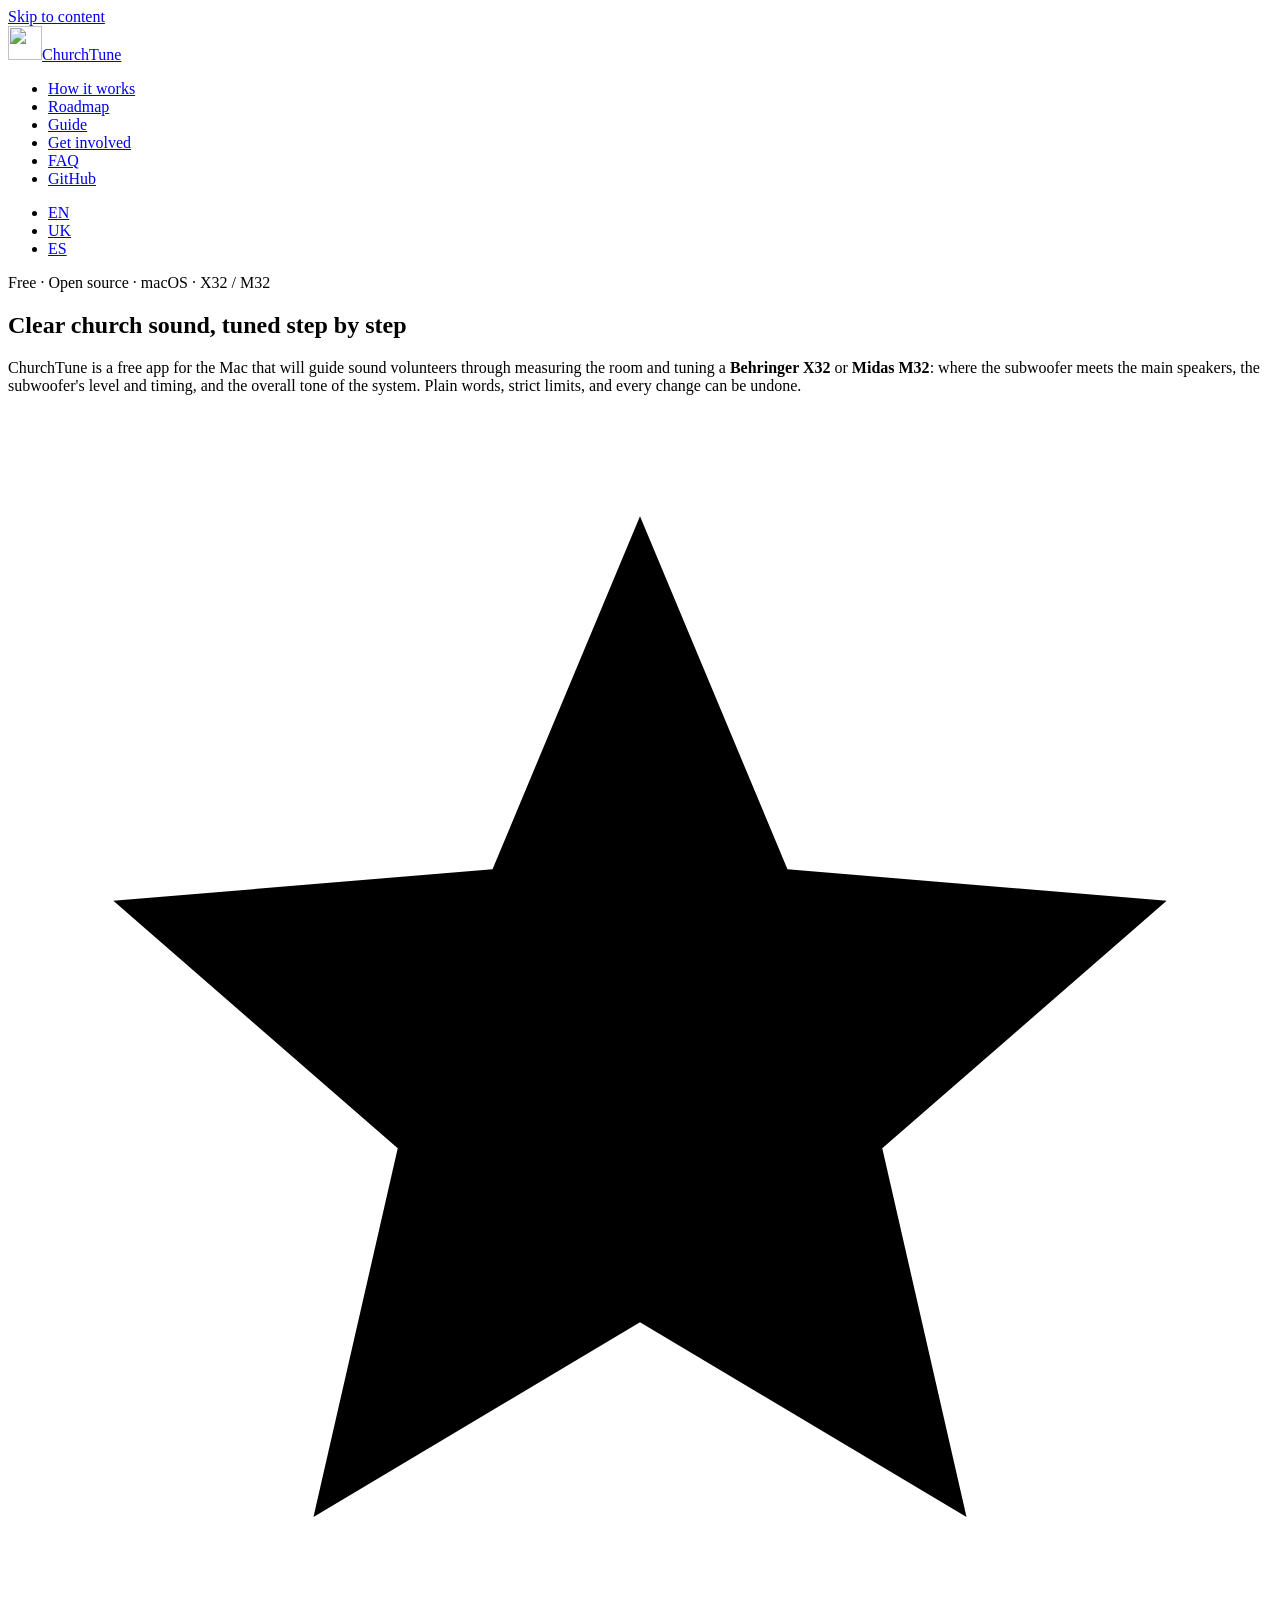
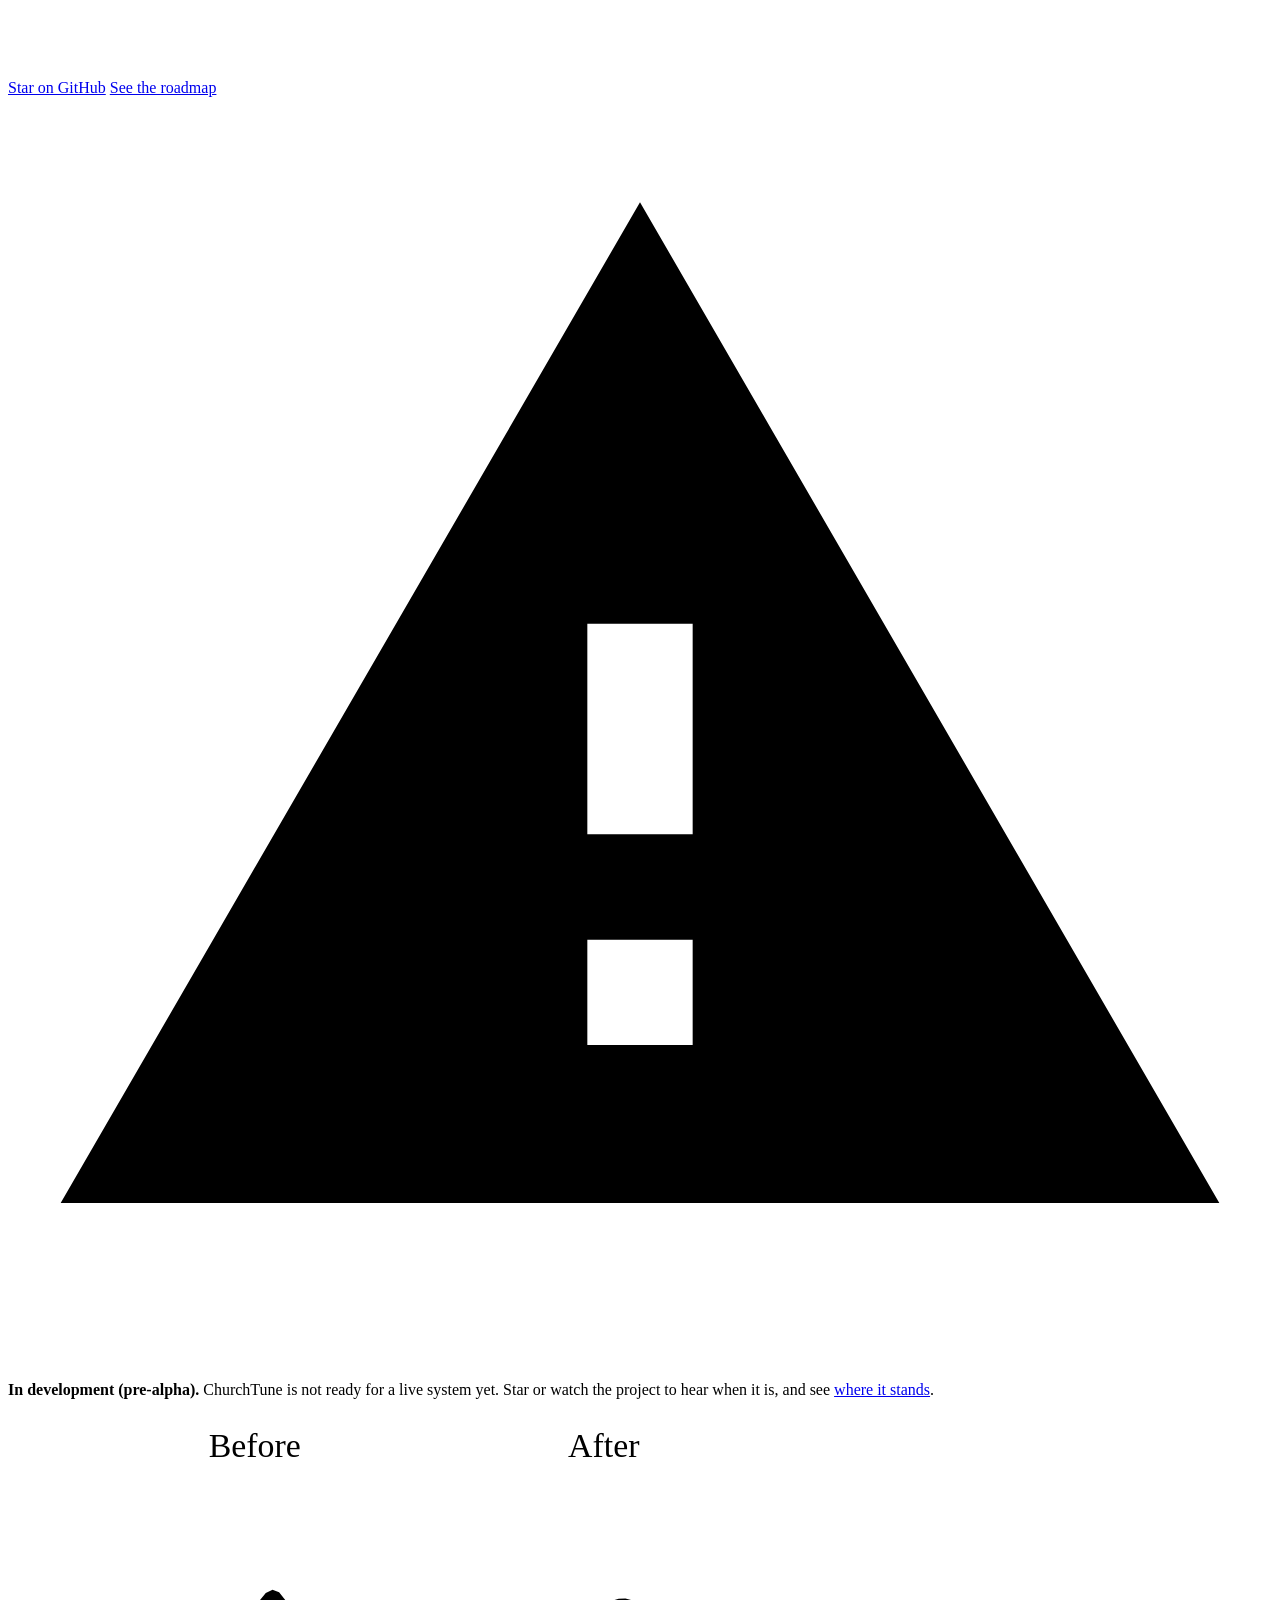
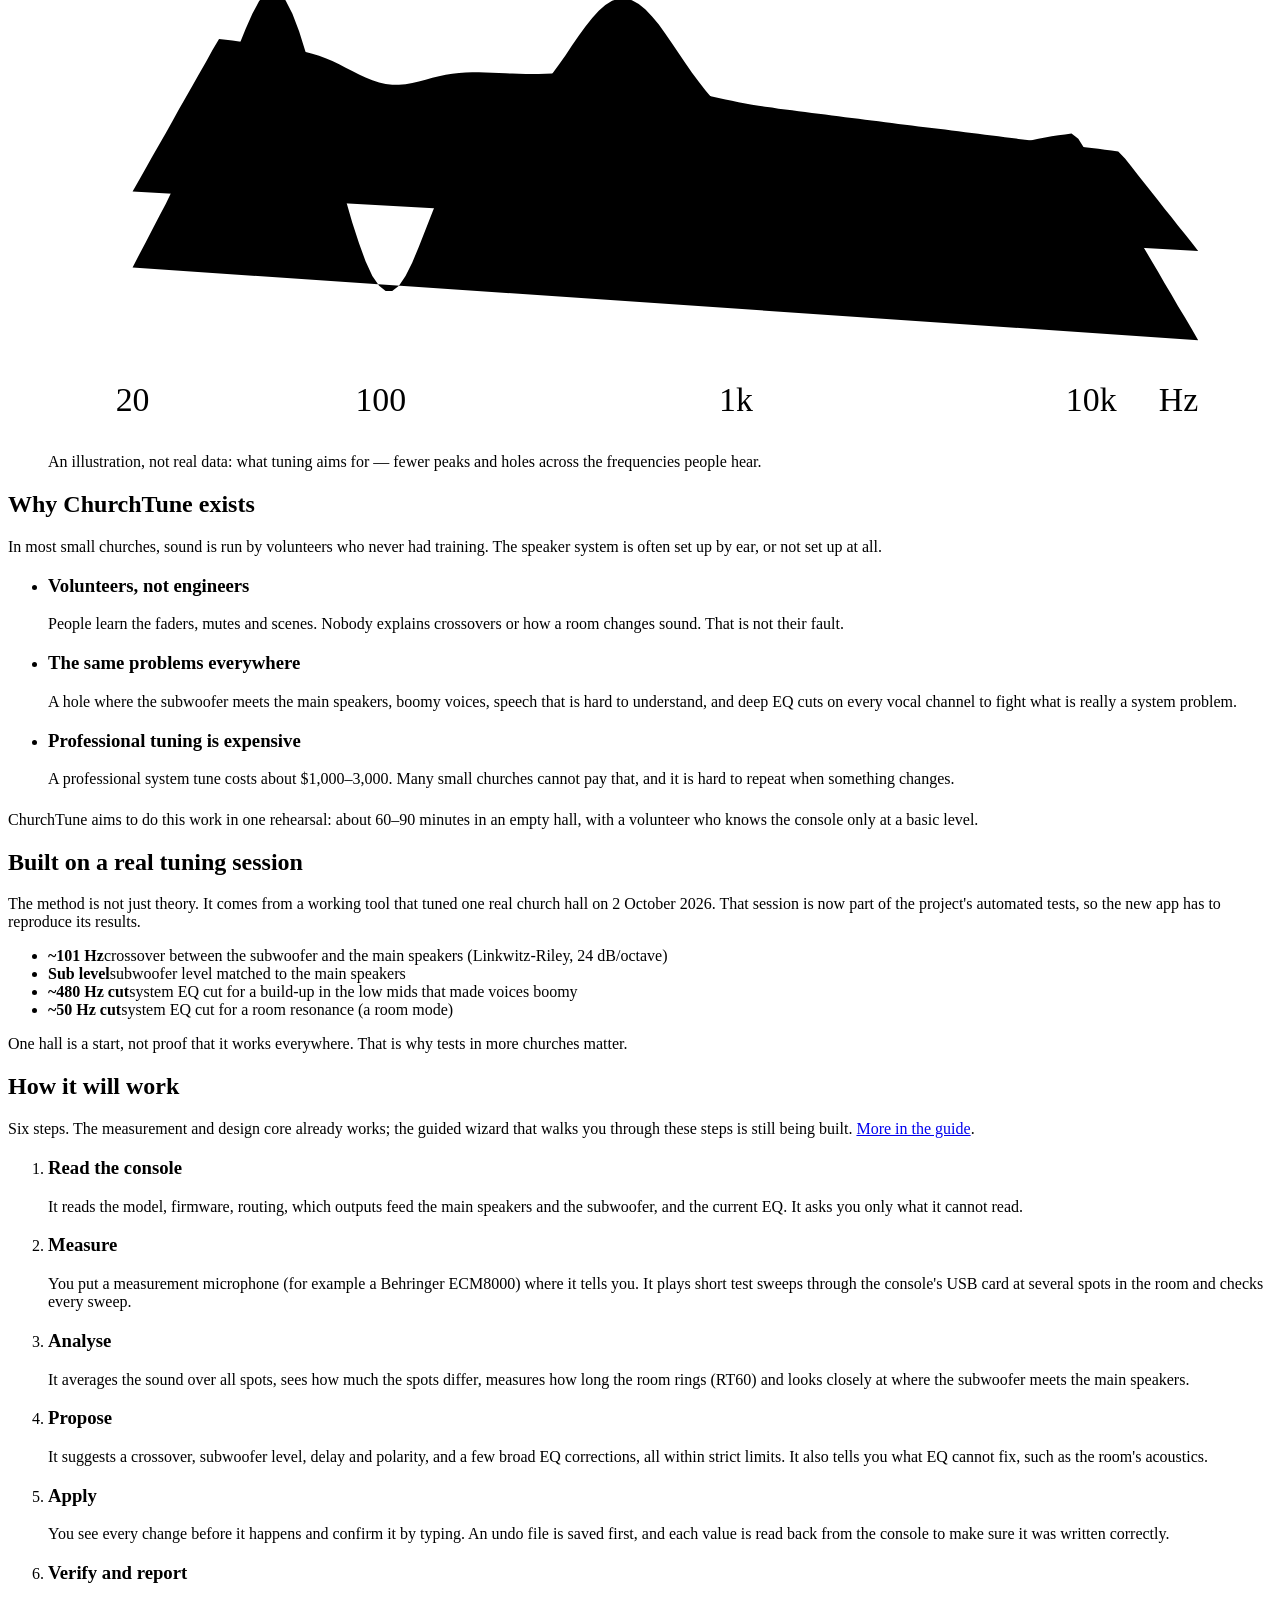
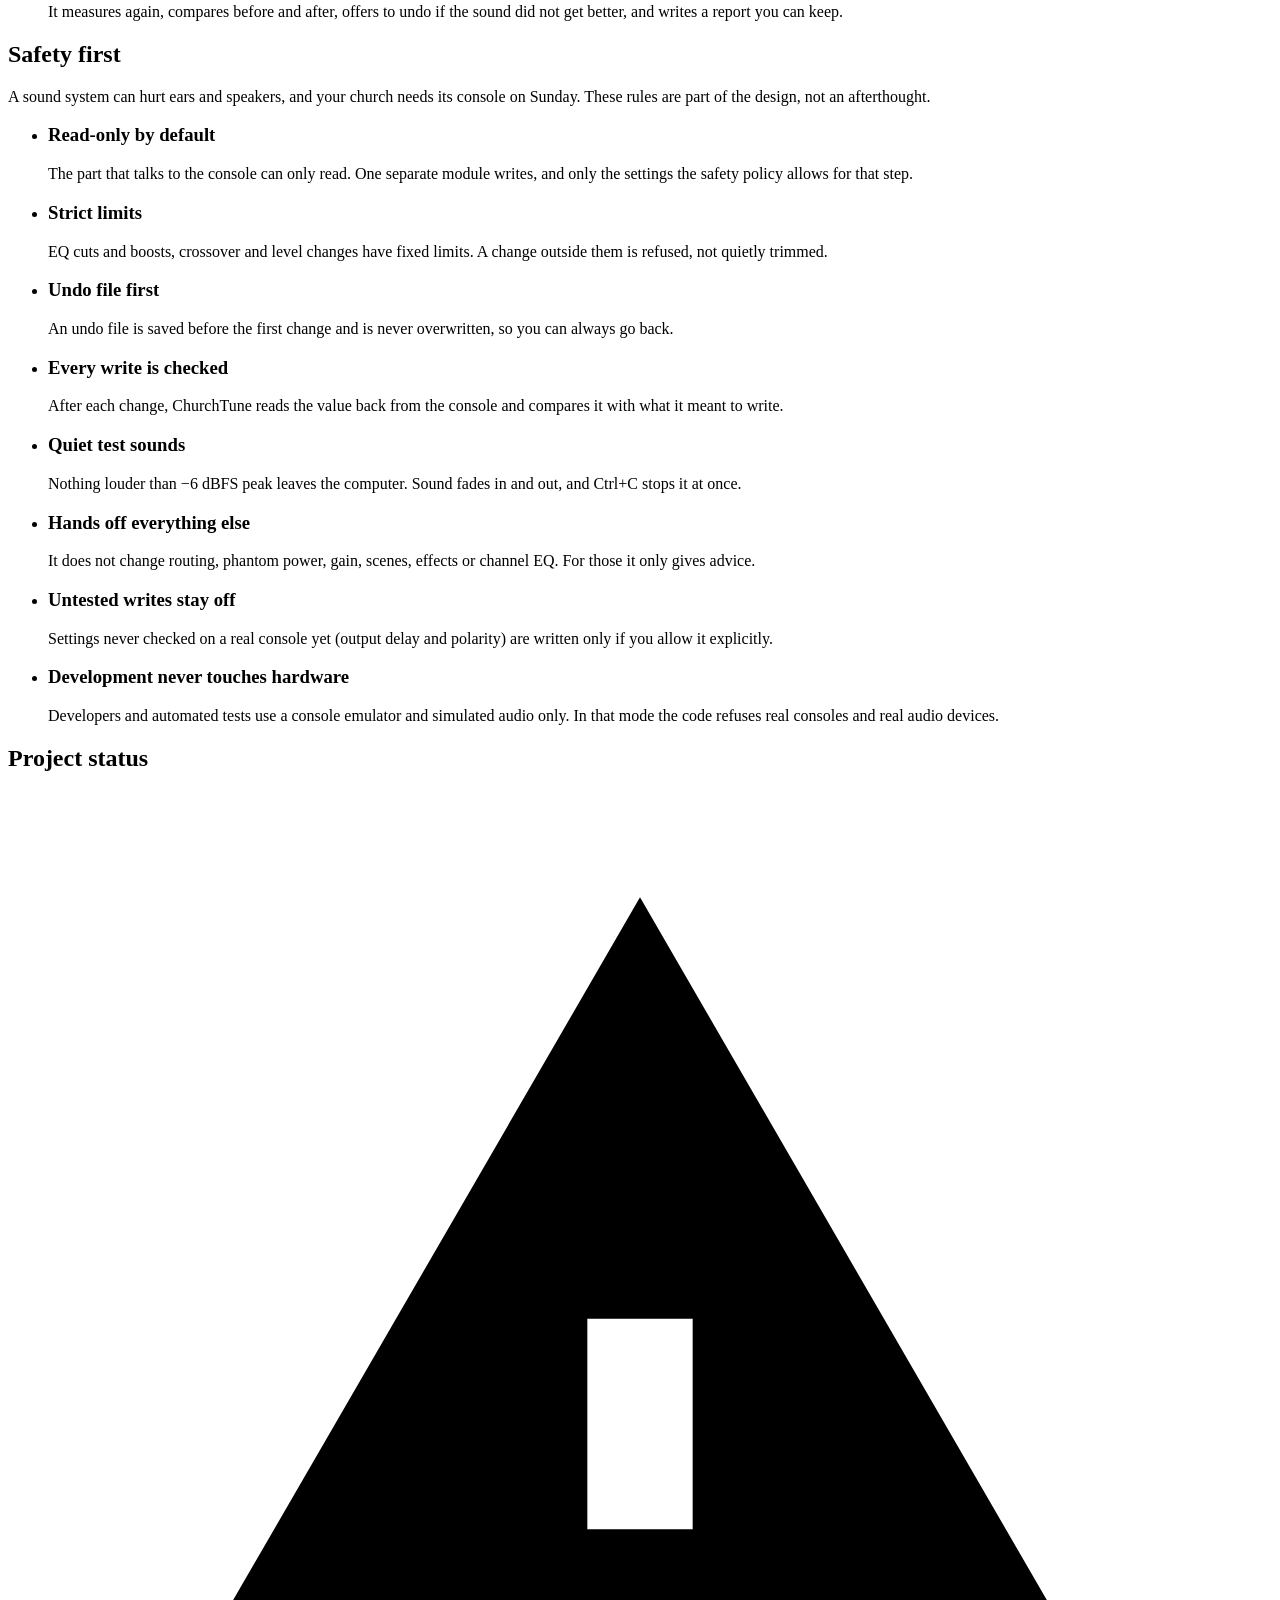
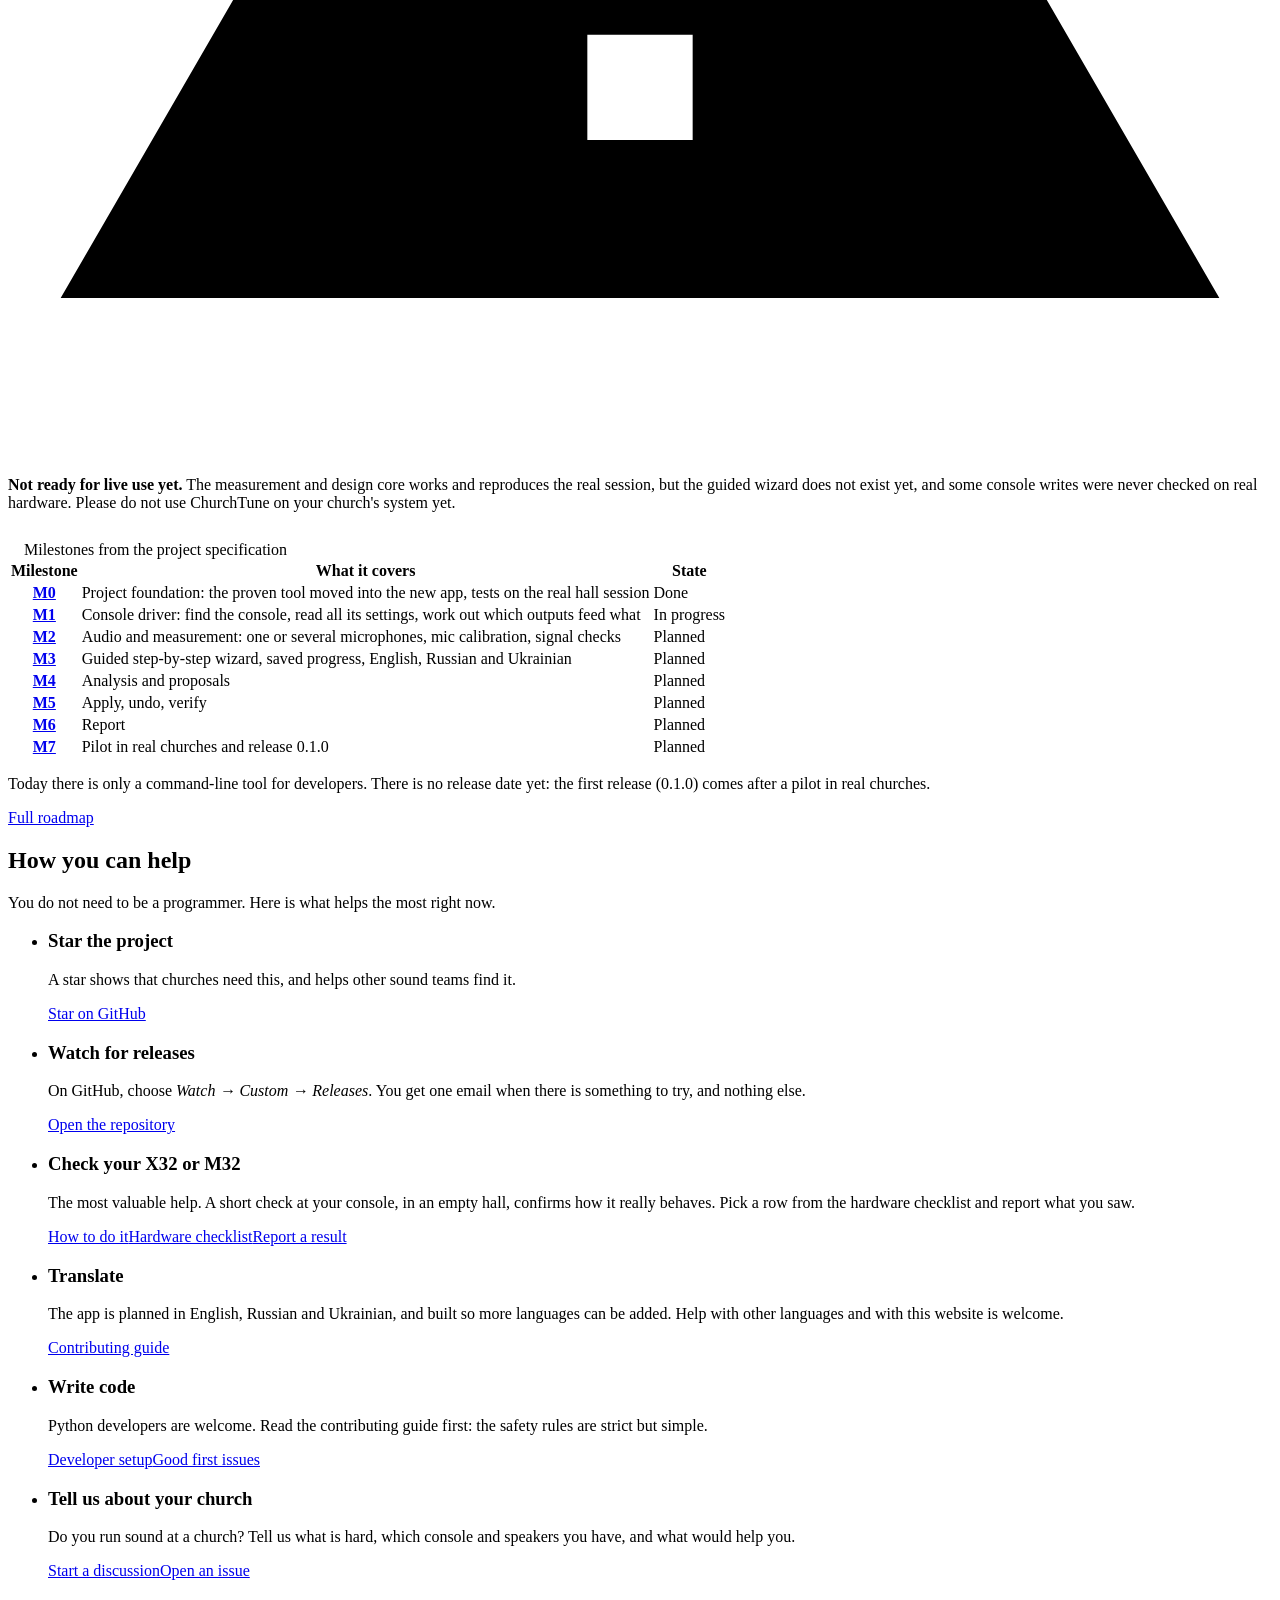
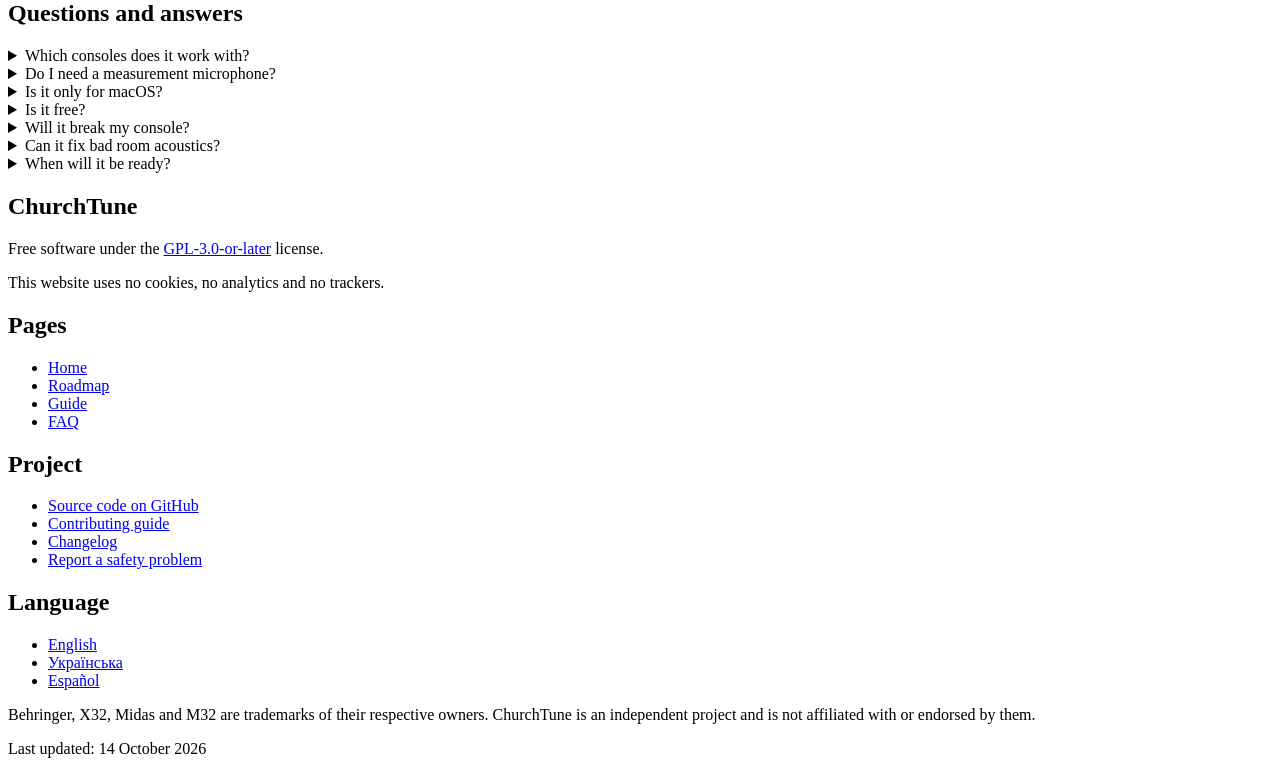
==== site/en/index.html @ 0384b65a "feat(site): add landing, roadmap and guide pages in English, Ukrainian and Spanish" ====
<!doctype html>
<html lang="en">
<head>
<meta charset="utf-8">
<meta name="viewport" content="width=device-width, initial-scale=1">
<title>ChurchTune — free sound system tuning for churches with an X32 or M32</title>
<meta name="description" content="A free, open-source macOS app that will guide church sound volunteers through measuring the room and tuning a Behringer X32 or Midas M32. In development (pre-alpha).">
<link rel="canonical" href="https://mihailshumilov.github.io/ChurchAutoTune/en/">
<link rel="alternate" hreflang="en" href="https://mihailshumilov.github.io/ChurchAutoTune/en/"><link rel="alternate" hreflang="uk" href="https://mihailshumilov.github.io/ChurchAutoTune/uk/"><link rel="alternate" hreflang="es" href="https://mihailshumilov.github.io/ChurchAutoTune/es/"><link rel="alternate" hreflang="x-default" href="https://mihailshumilov.github.io/ChurchAutoTune/">
<link rel="icon" href="../assets/logo.svg" type="image/svg+xml">
<link rel="stylesheet" href="../assets/style.css">
<meta name="color-scheme" content="light dark">
<meta name="theme-color" content="#faf8f4" media="(prefers-color-scheme: light)">
<meta name="theme-color" content="#0f141c" media="(prefers-color-scheme: dark)">
<meta property="og:type" content="website">
<meta property="og:site_name" content="ChurchTune">
<meta property="og:title" content="ChurchTune — free sound system tuning for churches with an X32 or M32">
<meta property="og:description" content="A free, open-source macOS app that will guide church sound volunteers through measuring the room and tuning a Behringer X32 or Midas M32. In development (pre-alpha).">
<meta property="og:url" content="https://mihailshumilov.github.io/ChurchAutoTune/en/">
<meta property="og:image" content="https://mihailshumilov.github.io/ChurchAutoTune/assets/og.png">
<meta property="og:image:width" content="1200">
<meta property="og:image:height" content="630">
<meta property="og:image:alt" content="ChurchTune: free sound system tuning for churches with a Behringer X32 or Midas M32">
<meta property="og:locale" content="en_US">
<meta property="og:locale:alternate" content="uk_UA"><meta property="og:locale:alternate" content="es_ES">
<meta name="twitter:card" content="summary_large_image">
<meta name="twitter:title" content="ChurchTune — free sound system tuning for churches with an X32 or M32">
<meta name="twitter:description" content="A free, open-source macOS app that will guide church sound volunteers through measuring the room and tuning a Behringer X32 or Midas M32. In development (pre-alpha).">
<meta name="twitter:image" content="https://mihailshumilov.github.io/ChurchAutoTune/assets/og.png">
<meta name="twitter:image:alt" content="ChurchTune: free sound system tuning for churches with a Behringer X32 or Midas M32">
<script type="application/ld+json">{"@context": "https://schema.org", "@type": "SoftwareApplication", "name": "ChurchTune", "description": "A free, open-source macOS app that will guide church sound volunteers through measuring the room and tuning a Behringer X32 or Midas M32. In development (pre-alpha).", "inLanguage": "en", "url": "https://mihailshumilov.github.io/ChurchAutoTune/en/", "image": "https://mihailshumilov.github.io/ChurchAutoTune/assets/og.png", "operatingSystem": "macOS", "applicationCategory": "MultimediaApplication", "isAccessibleForFree": true, "license": "https://spdx.org/licenses/GPL-3.0-or-later.html", "softwareHelp": "https://mihailshumilov.github.io/ChurchAutoTune/en/guide/", "sameAs": "https://github.com/mihailShumilov/ChurchAutoTune", "offers": {"@type": "Offer", "price": "0", "priceCurrency": "USD"}}</script>
</head>

<body>
<a class="skip" href="#main">Skip to content</a>
<header class="site-header">
<div class="wrap">
<a class="brand" href="../en/"><img src="../assets/logo.svg" alt="" width="34" height="34">ChurchTune</a>
<nav class="main-nav" aria-label="Main"><ul><li><a href="../en/#how">How it works</a></li><li><a href="../en/roadmap/">Roadmap</a></li><li><a href="../en/guide/">Guide</a></li><li><a href="../en/#help">Get involved</a></li><li><a href="../en/#faq">FAQ</a></li><li><a href="https://github.com/mihailShumilov/ChurchAutoTune">GitHub</a></li></ul></nav>
<nav class="lang-switch" aria-label="Language"><ul><li><a href="../en/" hreflang="en" lang="en" aria-current="page"><abbr title="English" style="text-decoration:none">EN</abbr></a></li><li><a href="../uk/" hreflang="uk" lang="uk"><abbr title="Українська" style="text-decoration:none">UK</abbr></a></li><li><a href="../es/" hreflang="es" lang="es"><abbr title="Español" style="text-decoration:none">ES</abbr></a></li></ul></nav>
</div>
</header>

<main id="main">
<section class="hero" aria-labelledby="hero-title">
<div class="wrap">
<div>
<p class="eyebrow">Free · Open source · macOS · X32 / M32</p>
<h1 id="hero-title">Clear church sound, tuned step by step</h1>
<p class="lead">ChurchTune is a free app for the Mac that will guide sound volunteers through measuring the room and tuning a <strong>Behringer X32</strong> or <strong>Midas M32</strong>: where the subwoofer meets the main speakers, the subwoofer's level and timing, and the overall tone of the system. Plain words, strict limits, and every change can be undone.</p>
<div class="actions">
<a class="btn btn-primary" href="https://github.com/mihailShumilov/ChurchAutoTune"><svg viewBox="0 0 24 24" aria-hidden="true"><path d="M12 17.3 18.2 21l-1.6-7 5.4-4.7-7.2-.6L12 2 9.2 8.7 2 9.3 7.4 14l-1.6 7z"/></svg>Star on GitHub</a>
<a class="btn btn-ghost" href="../en/roadmap/">See the roadmap</a>
</div>
<div class="notice" role="note"><svg viewBox="0 0 24 24" aria-hidden="true"><path d="M1 21h22L12 2 1 21zm12-3h-2v-2h2v2zm0-4h-2v-4h2v4z"/></svg><p><strong>In development (pre-alpha).</strong> ChurchTune is not ready for a live system yet. Star or watch the project to hear when it is, and see <a href="../en/roadmap/">where it stands</a>.</p></div>
</div>
<figure class="figure">
<svg class="chart" viewBox="0 0 560 300" role="img" aria-labelledby="chart-title chart-desc"><title id="chart-title">Illustration of a frequency response before and after tuning</title><desc id="chart-desc">A drawn example, not a measurement: the dashed curve has a peak in the low bass, a dip where the subwoofer meets the main speakers and a bump in the low mids; the solid curve is smooth and gently sloping.</desc><line class="grid" x1="40.0" y1="34" x2="40.0" y2="264"/><text class="axis-label" x="40.0" y="282" text-anchor="middle">20</text><line class="grid" x1="157.4" y1="34" x2="157.4" y2="264"/><text class="axis-label" x="157.4" y="282" text-anchor="middle">100</text><line class="grid" x1="325.4" y1="34" x2="325.4" y2="264"/><text class="axis-label" x="325.4" y="282" text-anchor="middle">1k</text><line class="grid" x1="493.4" y1="34" x2="493.4" y2="264"/><text class="axis-label" x="493.4" y="282" text-anchor="middle">10k</text><line class="grid" x1="40" y1="264.0" x2="544" y2="264.0"/><line class="grid" x1="40" y1="149.0" x2="544" y2="149.0"/><line class="grid" x1="40" y1="34.0" x2="544" y2="34.0"/><text class="axis-label" x="544" y="282" text-anchor="end">Hz</text><line class="before" x1="40" y1="16" x2="68" y2="16"/><text class="legend legend-before" x="76" y="20">Before</text><line class="after" x1="210" y1="16" x2="238" y2="16"/><text class="legend legend-after" x="246" y="20">After</text><path class="before" d="M40.0,214.0 L43.1,208.0 L46.3,202.0 L49.4,195.9 L52.6,189.8 L55.8,183.7 L58.9,177.3 L62.0,170.7 L65.2,163.7 L68.3,156.2 L71.5,148.0 L74.7,139.6 L77.8,135.4 L80.9,130.2 L84.1,123.8 L87.2,116.6 L90.4,108.8 L93.5,101.1 L96.7,93.9 L99.8,88.1 L103.0,84.2 L106.2,82.7 L109.3,83.8 L112.4,87.7 L115.6,94.0 L118.8,102.4 L121.9,112.3 L125.0,123.3 L128.2,134.9 L131.3,146.9 L134.5,158.8 L137.7,170.6 L140.8,182.0 L143.9,192.7 L147.1,202.6 L150.2,211.1 L153.4,218.0 L156.6,222.7 L159.7,225.1 L162.8,225.1 L166.0,222.6 L169.1,218.0 L172.3,211.7 L175.4,204.2 L178.6,196.1 L181.8,187.9 L184.9,180.2 L188.1,173.1 L191.2,167.0 L194.4,161.8 L197.5,157.6 L200.6,154.3 L203.8,151.6 L206.9,149.4 L210.1,147.4 L213.2,145.6 L216.4,143.7 L219.6,141.7 L222.7,139.4 L225.9,136.8 L229.0,133.8 L232.1,130.4 L235.3,126.7 L238.4,122.5 L241.6,118.1 L244.8,113.6 L247.9,108.9 L251.1,104.3 L254.2,100.0 L257.4,96.0 L260.5,92.6 L263.6,89.9 L266.8,87.9 L269.9,86.9 L273.1,86.8 L276.2,87.6 L279.4,89.4 L282.6,92.0 L285.7,95.3 L288.9,99.1 L292.0,103.5 L295.1,108.0 L298.3,112.7 L301.5,117.4 L304.6,121.9 L307.8,126.2 L310.9,130.2 L314.0,133.8 L317.2,137.0 L320.4,139.8 L323.5,142.3 L326.6,144.4 L329.8,146.3 L333.0,147.9 L336.1,149.3 L339.2,150.5 L342.4,151.6 L345.5,152.7 L348.7,153.7 L351.9,154.7 L355.0,155.7 L358.1,156.7 L361.3,157.8 L364.5,158.8 L367.6,159.8 L370.8,160.9 L373.9,161.9 L377.0,162.9 L380.2,163.9 L383.4,164.8 L386.5,165.6 L389.6,166.4 L392.8,167.0 L396.0,167.5 L399.1,167.9 L402.2,168.1 L405.4,168.2 L408.5,168.1 L411.7,167.9 L414.9,167.5 L418.0,167.0 L421.1,166.4 L424.3,165.7 L427.4,164.9 L430.6,164.0 L433.8,163.1 L436.9,162.1 L440.0,161.0 L443.2,160.0 L446.4,159.0 L449.5,158.0 L452.6,157.1 L455.8,156.2 L459.0,155.3 L462.1,154.5 L465.2,153.8 L468.4,153.1 L471.6,152.5 L474.7,152.0 L477.9,151.5 L481.0,151.1 L484.1,150.7 L487.3,153.1 L490.5,158.2 L493.6,163.3 L496.8,168.5 L499.9,173.7 L503.0,179.0 L506.2,184.3 L509.4,189.6 L512.5,194.9 L515.6,200.2 L518.8,205.5 L522.0,210.9 L525.1,216.2 L528.2,221.6 L531.4,226.9 L534.5,232.3 L537.7,237.6 L540.9,243.0 L544.0,248.4"/><path class="after" d="M40.0,178.1 L43.1,172.6 L46.3,167.0 L49.4,161.4 L52.6,155.8 L55.8,150.3 L58.9,144.7 L62.0,139.1 L65.2,133.5 L68.3,128.0 L71.5,122.4 L74.7,116.8 L77.8,111.2 L80.9,105.9 L84.1,106.3 L87.2,106.7 L90.4,107.1 L93.5,107.5 L96.7,107.9 L99.8,108.3 L103.0,108.7 L106.2,109.1 L109.3,109.6 L112.4,110.1 L115.6,110.7 L118.8,111.3 L121.9,112.1 L125.0,112.9 L128.2,113.9 L131.3,115.1 L134.5,116.4 L137.7,117.9 L140.8,119.5 L143.9,121.1 L147.1,122.7 L150.2,124.2 L153.4,125.5 L156.6,126.5 L159.7,127.2 L162.8,127.6 L166.0,127.6 L169.1,127.3 L172.3,126.7 L175.4,126.0 L178.6,125.2 L181.8,124.3 L184.9,123.6 L188.1,122.9 L191.2,122.4 L194.4,122.0 L197.5,121.8 L200.6,121.7 L203.8,121.7 L206.9,121.8 L210.1,121.9 L213.2,122.0 L216.4,122.2 L219.6,122.3 L222.7,122.4 L225.9,122.5 L229.0,122.5 L232.1,122.5 L235.3,122.4 L238.4,122.3 L241.6,122.2 L244.8,122.0 L247.9,121.8 L251.1,121.7 L254.2,121.5 L257.4,121.4 L260.5,121.4 L263.6,121.5 L266.8,121.6 L269.9,121.9 L273.1,122.3 L276.2,122.8 L279.4,123.4 L282.6,124.1 L285.7,124.9 L288.9,125.7 L292.0,126.7 L295.1,127.6 L298.3,128.6 L301.5,129.5 L304.6,130.5 L307.8,131.4 L310.9,132.3 L314.0,133.1 L317.2,133.9 L320.4,134.6 L323.5,135.2 L326.6,135.9 L329.8,136.4 L333.0,137.0 L336.1,137.5 L339.2,138.0 L342.4,138.4 L345.5,138.9 L348.7,139.3 L351.9,139.7 L355.0,140.1 L358.1,140.5 L361.3,140.9 L364.5,141.3 L367.6,141.7 L370.8,142.1 L373.9,142.5 L377.0,142.9 L380.2,143.3 L383.4,143.7 L386.5,144.1 L389.6,144.5 L392.8,144.9 L396.0,145.3 L399.1,145.7 L402.2,146.1 L405.4,146.5 L408.5,146.9 L411.7,147.3 L414.9,147.7 L418.0,148.0 L421.1,148.4 L424.3,148.8 L427.4,149.2 L430.6,149.6 L433.8,150.0 L436.9,150.4 L440.0,150.8 L443.2,151.2 L446.4,151.6 L449.5,152.0 L452.6,152.4 L455.8,152.8 L459.0,153.2 L462.1,153.6 L465.2,154.0 L468.4,154.4 L471.6,154.7 L474.7,155.1 L477.9,155.5 L481.0,155.9 L484.1,156.3 L487.3,156.7 L490.5,157.1 L493.6,157.5 L496.8,157.9 L499.9,158.3 L503.0,158.7 L506.2,159.1 L509.4,162.5 L512.5,166.4 L515.6,170.4 L518.8,174.4 L522.0,178.4 L525.1,182.3 L528.2,186.3 L531.4,190.3 L534.5,194.3 L537.7,198.2 L540.9,202.2 L544.0,206.2"/></svg>
<figcaption>An illustration, not real data: what tuning aims for — fewer peaks and holes across the frequencies people hear.</figcaption>
</figure>
</div>
</section>
<section class="section section-alt" id="problem" aria-labelledby="problem-title">
<div class="wrap">
<h2 id="problem-title">Why ChurchTune exists</h2>
<p class="section-intro">In most small churches, sound is run by volunteers who never had training. The speaker system is often set up by ear, or not set up at all.</p>
<ul class="cards"><li class="card"><h3>Volunteers, not engineers</h3><p>People learn the faders, mutes and scenes. Nobody explains crossovers or how a room changes sound. That is not their fault.</p></li><li class="card"><h3>The same problems everywhere</h3><p>A hole where the subwoofer meets the main speakers, boomy voices, speech that is hard to understand, and deep EQ cuts on every vocal channel to fight what is really a system problem.</p></li><li class="card"><h3>Professional tuning is expensive</h3><p>A professional system tune costs about $1,000–3,000. Many small churches cannot pay that, and it is hard to repeat when something changes.</p></li></ul>
<p class="note" style="margin-top:1.4rem">ChurchTune aims to do this work in one rehearsal: about 60–90 minutes in an empty hall, with a volunteer who knows the console only at a basic level.</p>
</div>
</section>
<section class="section" id="proof" aria-labelledby="proof-title">
<div class="wrap">
<h2 id="proof-title">Built on a real tuning session</h2>
<p class="section-intro">The method is not just theory. It comes from a working tool that tuned one real church hall on 2 October 2026. That session is now part of the project's automated tests, so the new app has to reproduce its results.</p>
<ul class="facts"><li><strong>~101 Hz</strong><span>crossover between the subwoofer and the main speakers (Linkwitz-Riley, 24 dB/octave)</span></li><li><strong>Sub level</strong><span>subwoofer level matched to the main speakers</span></li><li><strong>~480 Hz cut</strong><span>system EQ cut for a build-up in the low mids that made voices boomy</span></li><li><strong>~50 Hz cut</strong><span>system EQ cut for a room resonance (a room mode)</span></li></ul>
<p class="note">One hall is a start, not proof that it works everywhere. That is why tests in more churches matter.</p>
</div>
</section>
<section class="section section-alt" id="how" aria-labelledby="how-title">
<div class="wrap">
<h2 id="how-title">How it will work</h2>
<p class="section-intro">Six steps. The measurement and design core already works; the guided wizard that walks you through these steps is still being built. <a href="../en/guide/#volunteer-workflow">More in the guide</a>.</p>
<ol class="steps"><li><h3>Read the console</h3><p>It reads the model, firmware, routing, which outputs feed the main speakers and the subwoofer, and the current EQ. It asks you only what it cannot read.</p></li><li><h3>Measure</h3><p>You put a measurement microphone (for example a Behringer ECM8000) where it tells you. It plays short test sweeps through the console's USB card at several spots in the room and checks every sweep.</p></li><li><h3>Analyse</h3><p>It averages the sound over all spots, sees how much the spots differ, measures how long the room rings (RT60) and looks closely at where the subwoofer meets the main speakers.</p></li><li><h3>Propose</h3><p>It suggests a crossover, subwoofer level, delay and polarity, and a few broad EQ corrections, all within strict limits. It also tells you what EQ cannot fix, such as the room's acoustics.</p></li><li><h3>Apply</h3><p>You see every change before it happens and confirm it by typing. An undo file is saved first, and each value is read back from the console to make sure it was written correctly.</p></li><li><h3>Verify and report</h3><p>It measures again, compares before and after, offers to undo if the sound did not get better, and writes a report you can keep.</p></li></ol>
</div>
</section>
<section class="section" id="safety" aria-labelledby="safety-title">
<div class="wrap">
<h2 id="safety-title">Safety first</h2>
<p class="section-intro">A sound system can hurt ears and speakers, and your church needs its console on Sunday. These rules are part of the design, not an afterthought.</p>
<ul class="checks"><li><h3>Read-only by default</h3><p>The part that talks to the console can only read. One separate module writes, and only the settings the safety policy allows for that step.</p></li><li><h3>Strict limits</h3><p>EQ cuts and boosts, crossover and level changes have fixed limits. A change outside them is refused, not quietly trimmed.</p></li><li><h3>Undo file first</h3><p>An undo file is saved before the first change and is never overwritten, so you can always go back.</p></li><li><h3>Every write is checked</h3><p>After each change, ChurchTune reads the value back from the console and compares it with what it meant to write.</p></li><li><h3>Quiet test sounds</h3><p>Nothing louder than −6 dBFS peak leaves the computer. Sound fades in and out, and Ctrl+C stops it at once.</p></li><li><h3>Hands off everything else</h3><p>It does not change routing, phantom power, gain, scenes, effects or channel EQ. For those it only gives advice.</p></li><li><h3>Untested writes stay off</h3><p>Settings never checked on a real console yet (output delay and polarity) are written only if you allow it explicitly.</p></li><li><h3>Development never touches hardware</h3><p>Developers and automated tests use a console emulator and simulated audio only. In that mode the code refuses real consoles and real audio devices.</p></li></ul>
</div>
</section>
<section class="section section-alt" id="status" aria-labelledby="status-title">
<div class="wrap">
<h2 id="status-title">Project status</h2>
<div class="notice" role="note"><svg viewBox="0 0 24 24" aria-hidden="true"><path d="M1 21h22L12 2 1 21zm12-3h-2v-2h2v2zm0-4h-2v-4h2v4z"/></svg><p><strong>Not ready for live use yet.</strong> The measurement and design core works and reproduces the real session, but the guided wizard does not exist yet, and some console writes were never checked on real hardware. Please do not use ChurchTune on your church's system yet.</p></div>
<div class="table-wrap"><table>
<caption class="note" style="text-align:left;padding:0.8rem 1rem 0">Milestones from the project specification</caption>
<thead><tr><th scope="col">Milestone</th><th scope="col">What it covers</th><th scope="col">State</th></tr></thead>
<tbody><tr><th scope="row"><a href="../en/roadmap/#m0">M0</a></th><td>Project foundation: the proven tool moved into the new app, tests on the real hall session</td><td><span class="badge badge-done">Done</span></td></tr><tr><th scope="row"><a href="../en/roadmap/#m1">M1</a></th><td>Console driver: find the console, read all its settings, work out which outputs feed what</td><td><span class="badge badge-progress">In progress</span></td></tr><tr><th scope="row"><a href="../en/roadmap/#m2">M2</a></th><td>Audio and measurement: one or several microphones, mic calibration, signal checks</td><td><span class="badge badge-planned">Planned</span></td></tr><tr><th scope="row"><a href="../en/roadmap/#m3">M3</a></th><td>Guided step-by-step wizard, saved progress, English, Russian and Ukrainian</td><td><span class="badge badge-planned">Planned</span></td></tr><tr><th scope="row"><a href="../en/roadmap/#m4">M4</a></th><td>Analysis and proposals</td><td><span class="badge badge-planned">Planned</span></td></tr><tr><th scope="row"><a href="../en/roadmap/#m5">M5</a></th><td>Apply, undo, verify</td><td><span class="badge badge-planned">Planned</span></td></tr><tr><th scope="row"><a href="../en/roadmap/#m6">M6</a></th><td>Report</td><td><span class="badge badge-planned">Planned</span></td></tr><tr><th scope="row"><a href="../en/roadmap/#m7">M7</a></th><td>Pilot in real churches and release 0.1.0</td><td><span class="badge badge-planned">Planned</span></td></tr></tbody></table></div>
<p>Today there is only a command-line tool for developers. There is no release date yet: the first release (0.1.0) comes after a pilot in real churches.</p>
<p><a class="btn btn-ghost" href="../en/roadmap/">Full roadmap</a></p>
</div>
</section>
<section class="section" id="help" aria-labelledby="help-title">
<div class="wrap">
<h2 id="help-title">How you can help</h2>
<p class="section-intro">You do not need to be a programmer. Here is what helps the most right now.</p>
<ul class="cards"><li class="card"><h3>Star the project</h3><p>A star shows that churches need this, and helps other sound teams find it.</p><div class="links"><a href="https://github.com/mihailShumilov/ChurchAutoTune">Star on GitHub</a></div></li><li class="card"><h3>Watch for releases</h3><p>On GitHub, choose <em>Watch → Custom → Releases</em>. You get one email when there is something to try, and nothing else.</p><div class="links"><a href="https://github.com/mihailShumilov/ChurchAutoTune">Open the repository</a></div></li><li class="card"><h3>Check your X32 or M32</h3><p>The most valuable help. A short check at your console, in an empty hall, confirms how it really behaves. Pick a row from the hardware checklist and report what you saw.</p><div class="links"><a href="../en/guide/#hardware-check">How to do it</a><a href="https://github.com/mihailShumilov/ChurchAutoTune/blob/main/docs/hardware-checklist.md">Hardware checklist</a><a href="https://github.com/mihailShumilov/ChurchAutoTune/issues/new?template=hardware_report.yml">Report a result</a></div></li><li class="card"><h3>Translate</h3><p>The app is planned in English, Russian and Ukrainian, and built so more languages can be added. Help with other languages and with this website is welcome.</p><div class="links"><a href="https://github.com/mihailShumilov/ChurchAutoTune/blob/main/CONTRIBUTING.md">Contributing guide</a></div></li><li class="card"><h3>Write code</h3><p>Python developers are welcome. Read the contributing guide first: the safety rules are strict but simple.</p><div class="links"><a href="../en/guide/#developers">Developer setup</a><a href="https://github.com/mihailShumilov/ChurchAutoTune/issues?q=is%3Aopen+label%3A%22good+first+issue%22">Good first issues</a></div></li><li class="card"><h3>Tell us about your church</h3><p>Do you run sound at a church? Tell us what is hard, which console and speakers you have, and what would help you.</p><div class="links"><a href="https://github.com/mihailShumilov/ChurchAutoTune/discussions">Start a discussion</a><a href="https://github.com/mihailShumilov/ChurchAutoTune/issues/new/choose">Open an issue</a></div></li></ul>
</div>
</section>
<section class="section section-alt" id="faq" aria-labelledby="faq-title">
<div class="wrap">
<h2 id="faq-title">Questions and answers</h2>
<div class="faq"><details><summary>Which consoles does it work with?</summary><div><p>It is being built for the Behringer X32 and Midas M32 family with firmware 4.x and a USB audio card (such as the X-USB card in an X32). So far the method has been used on one X32 Producer. Other models need hardware checks, which is why your reports matter. Other consoles, such as X Air, WING, Allen &amp; Heath or Yamaha, are not part of the first version.</p></div></details><details><summary>Do I need a measurement microphone?</summary><div><p>Yes, for example a Behringer ECM8000, plugged into a console input. One microphone is enough: you move it from spot to spot. Using several microphones at once is planned too. A vocal microphone will not do, because it is not made to hear all frequencies evenly.</p></div></details><details><summary>Is it only for macOS?</summary><div><p>Yes, the app is made for a Mac connected to the console. The core is written so it could run elsewhere, and the automated tests also run on Linux, but Windows and Linux are not supported in the first version.</p></div></details><details><summary>Is it free?</summary><div><p>Yes. It is free and open source under the <a href="https://github.com/mihailShumilov/ChurchAutoTune/blob/main/LICENSE">GPL-3.0-or-later</a> license. No accounts, no subscriptions, no telemetry.</p></div></details><details><summary>Will it break my console?</summary><div><p>It is designed not to. It changes only a few system settings within strict limits, saves an undo file first and checks every value after writing it. It never touches routing, gain, phantom power or scenes. But it is pre-alpha: do not use it on a live system yet, and save a scene on the console before any test.</p></div></details><details><summary>Can it fix bad room acoustics?</summary><div><p>No. EQ can soften some problems, but it cannot remove echo or a long, muddy reverb. ChurchTune measures how long the room rings and tells you plainly what EQ cannot fix.</p></div></details><details><summary>When will it be ready?</summary><div><p>There is no date yet. The guided wizard is planned for milestone M3, and the first release (0.1.0) comes after a pilot in real churches. Follow the <a href="../en/roadmap/">roadmap</a> and watch releases on GitHub.</p></div></details></div>
</div>
</section>
</main>
<footer class="site-footer">
<div class="wrap">
<div class="cols">
<div>
<h2>ChurchTune</h2>
<p>Free software under the <a href="https://github.com/mihailShumilov/ChurchAutoTune/blob/main/LICENSE">GPL-3.0-or-later</a> license.</p>
<p>This website uses no cookies, no analytics and no trackers.</p>
</div>
<div>
<h2>Pages</h2>
<ul>
<li><a href="../en/">Home</a></li>
<li><a href="../en/roadmap/">Roadmap</a></li>
<li><a href="../en/guide/">Guide</a></li>
<li><a href="../en/#faq">FAQ</a></li>
</ul>
</div>
<div>
<h2>Project</h2>
<ul>
<li><a href="https://github.com/mihailShumilov/ChurchAutoTune">Source code on GitHub</a></li>
<li><a href="https://github.com/mihailShumilov/ChurchAutoTune/blob/main/CONTRIBUTING.md">Contributing guide</a></li>
<li><a href="https://github.com/mihailShumilov/ChurchAutoTune/blob/main/CHANGELOG.md">Changelog</a></li>
<li><a href="https://github.com/mihailShumilov/ChurchAutoTune/security/advisories/new">Report a safety problem</a></li>
</ul>
</div>
<div>
<h2>Language</h2>
<ul><li><a href="../en/" hreflang="en" lang="en">English</a></li><li><a href="../uk/" hreflang="uk" lang="uk">Українська</a></li><li><a href="../es/" hreflang="es" lang="es">Español</a></li></ul>
</div>
</div>
<p>Behringer, X32, Midas and M32 are trademarks of their respective owners. ChurchTune is an independent project and is not affiliated with or endorsed by them.</p>
<p>Last updated: <time datetime="2026-10-14">14 October 2026</time></p>
</div>
</footer>
</body>
</html>
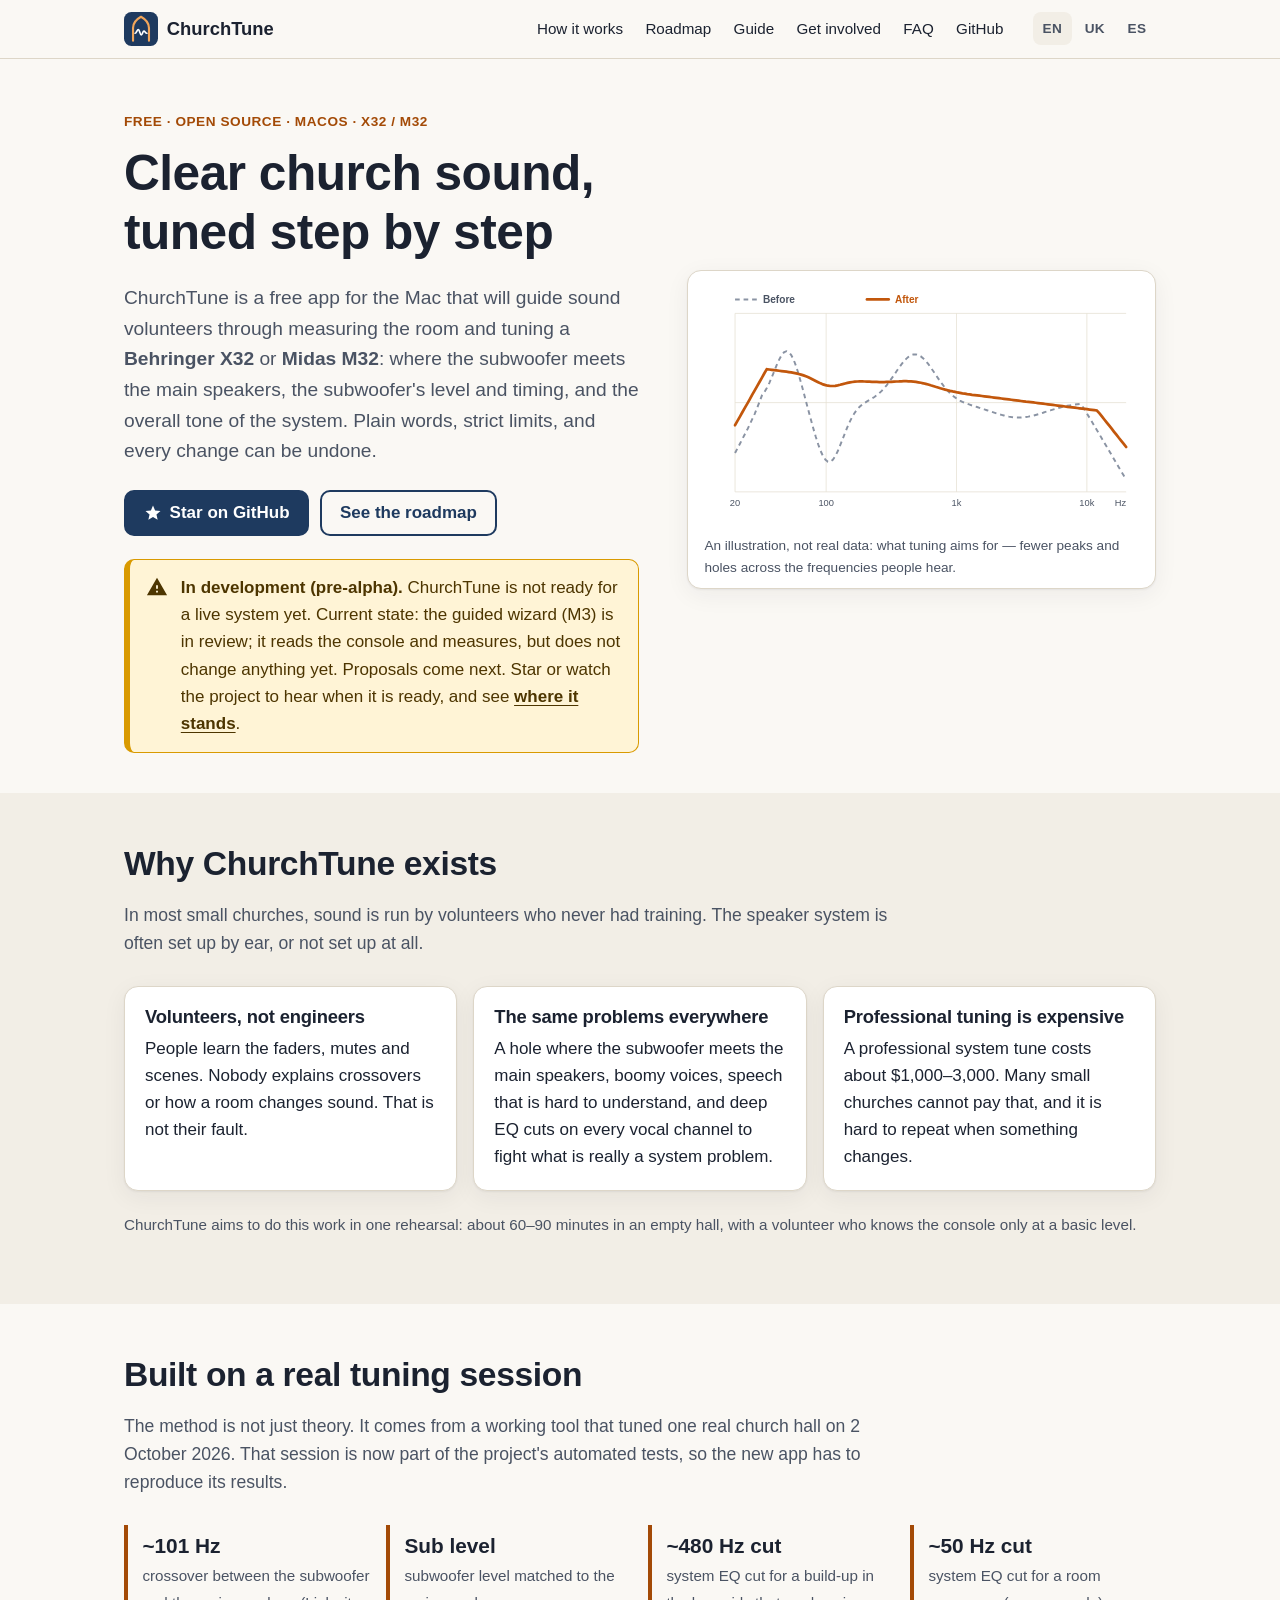
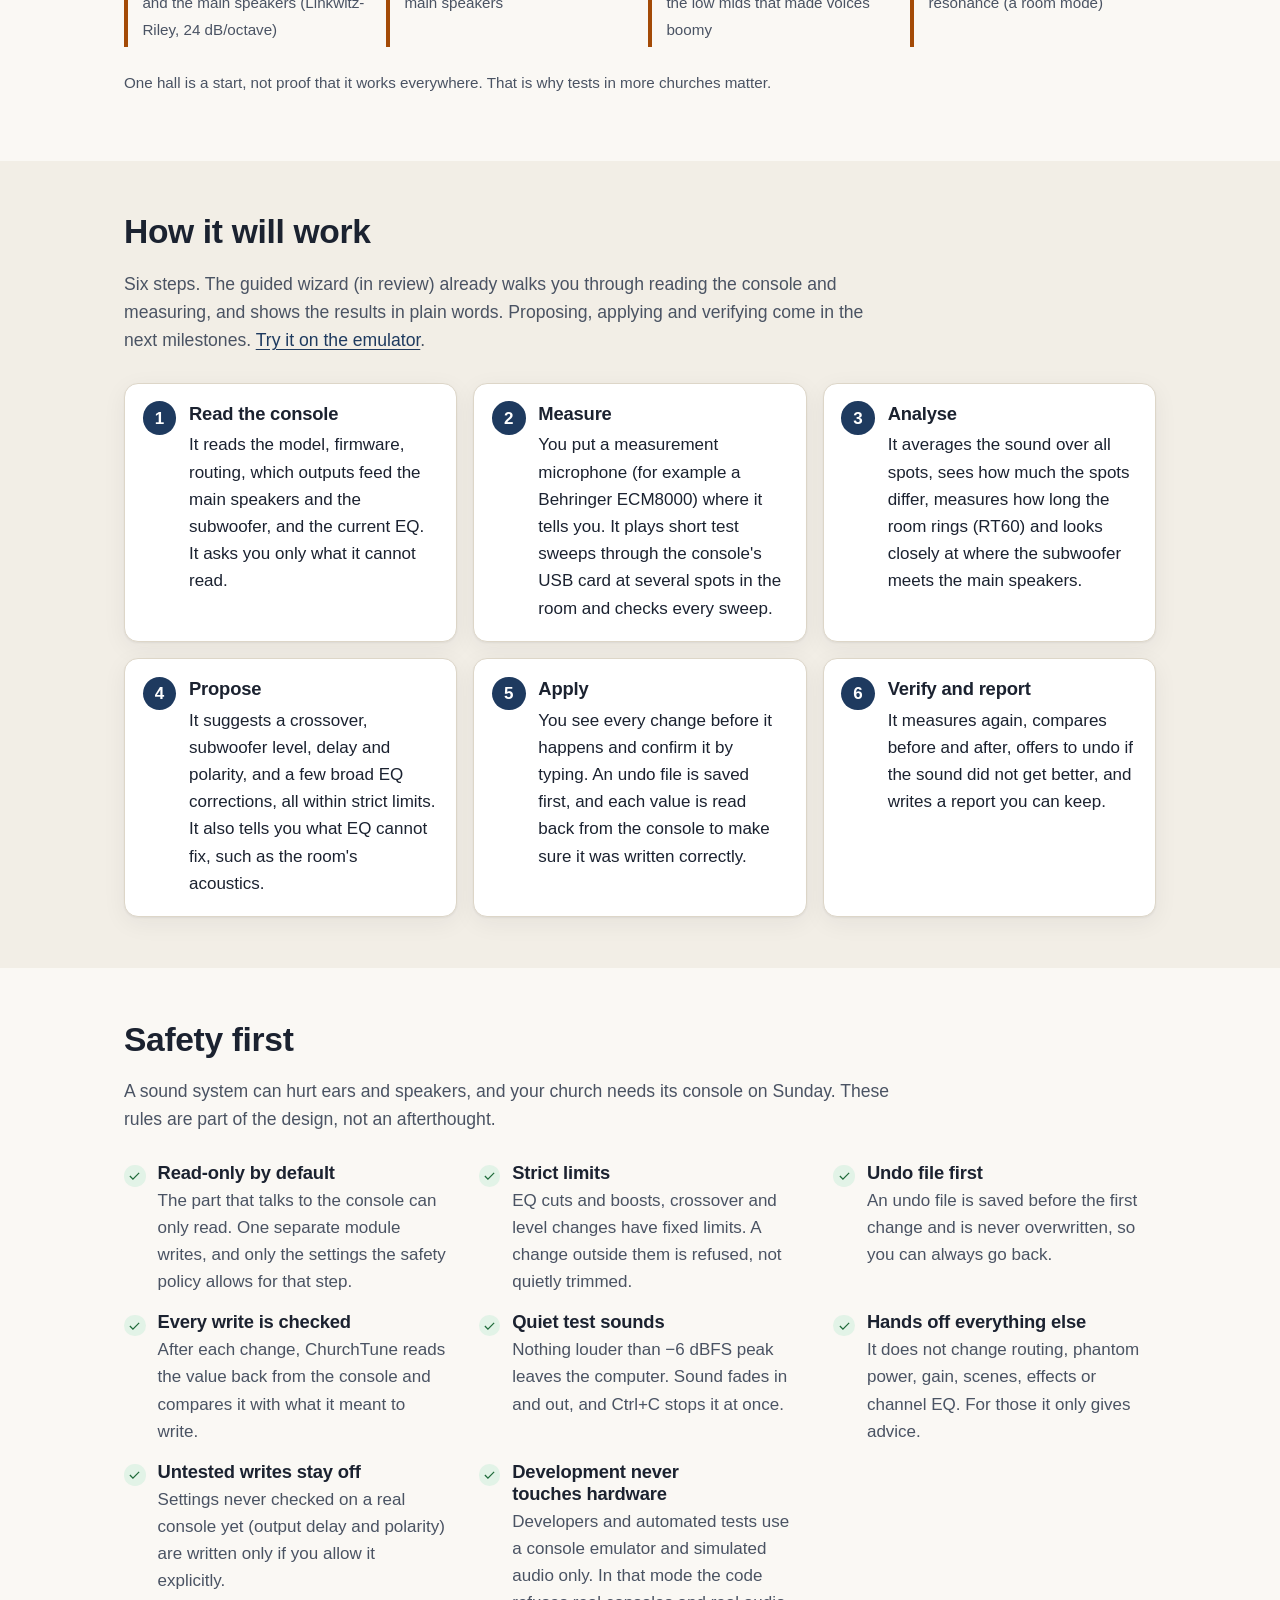
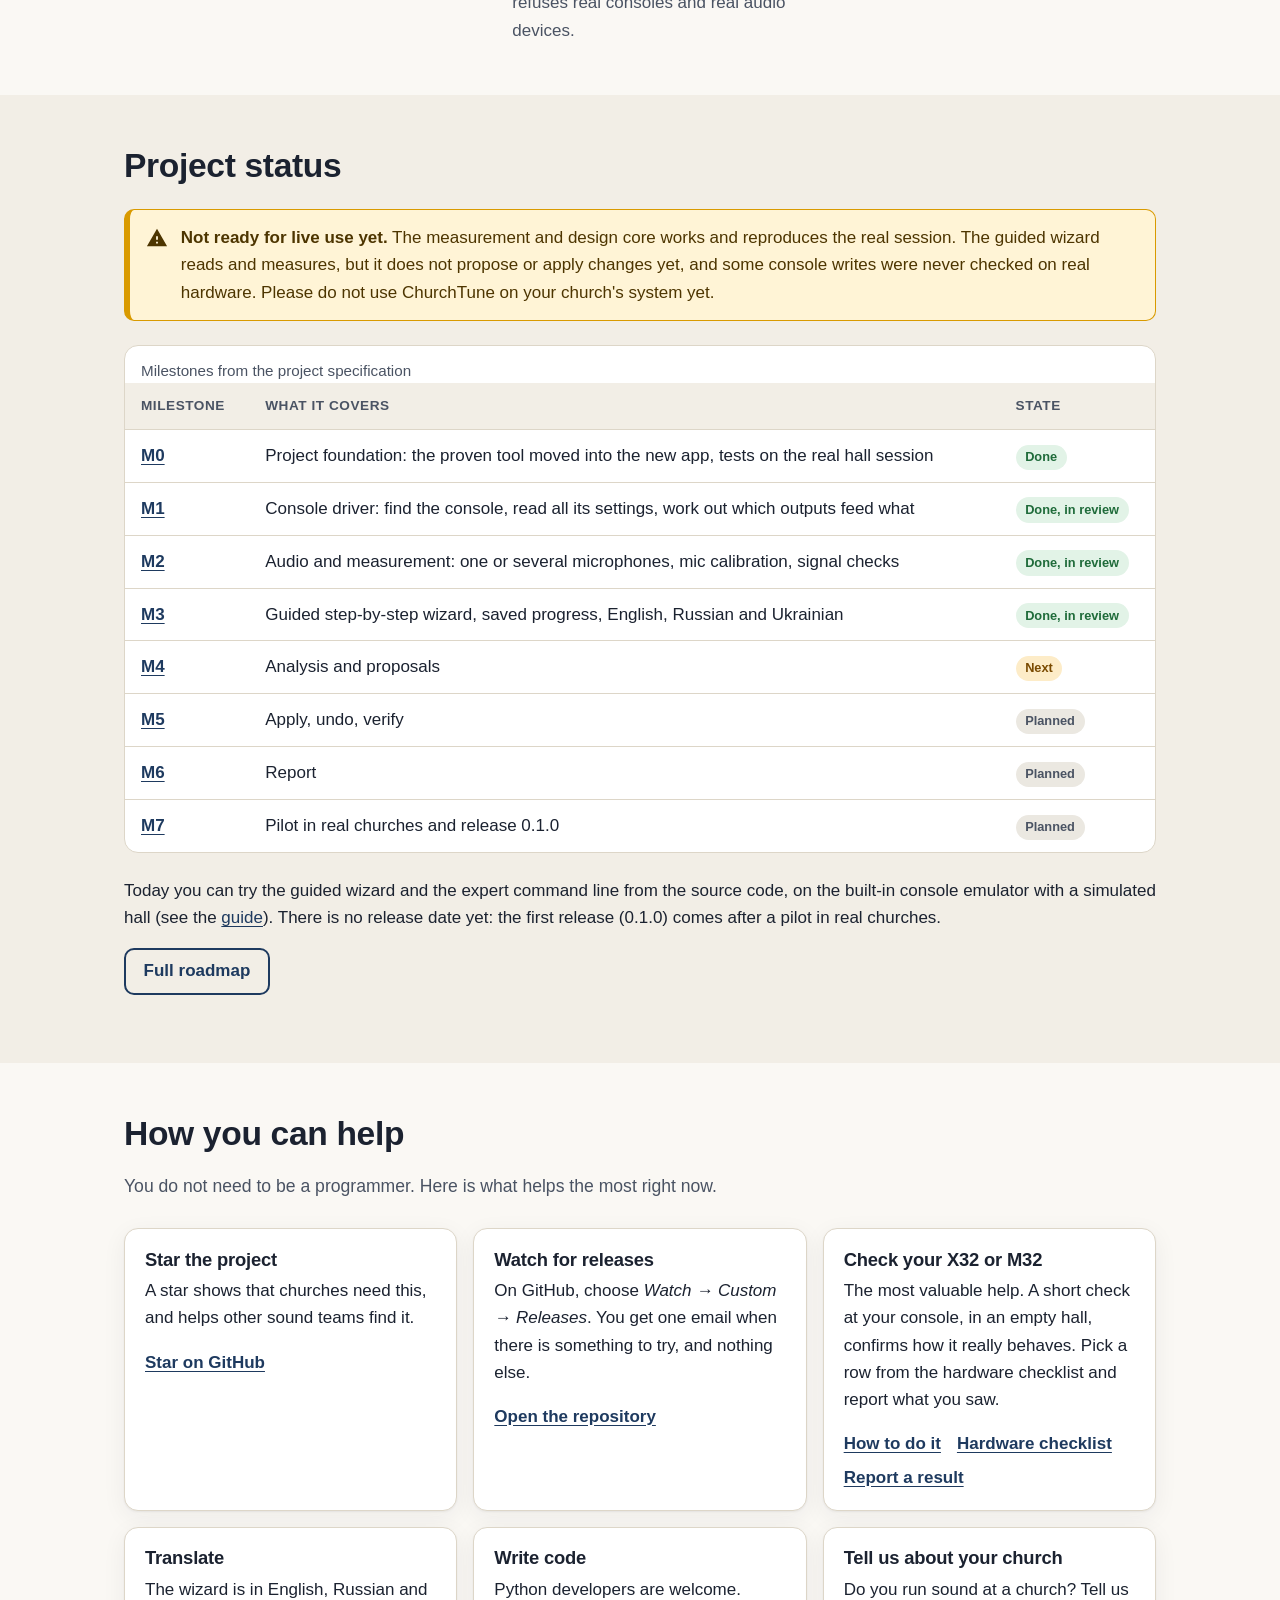
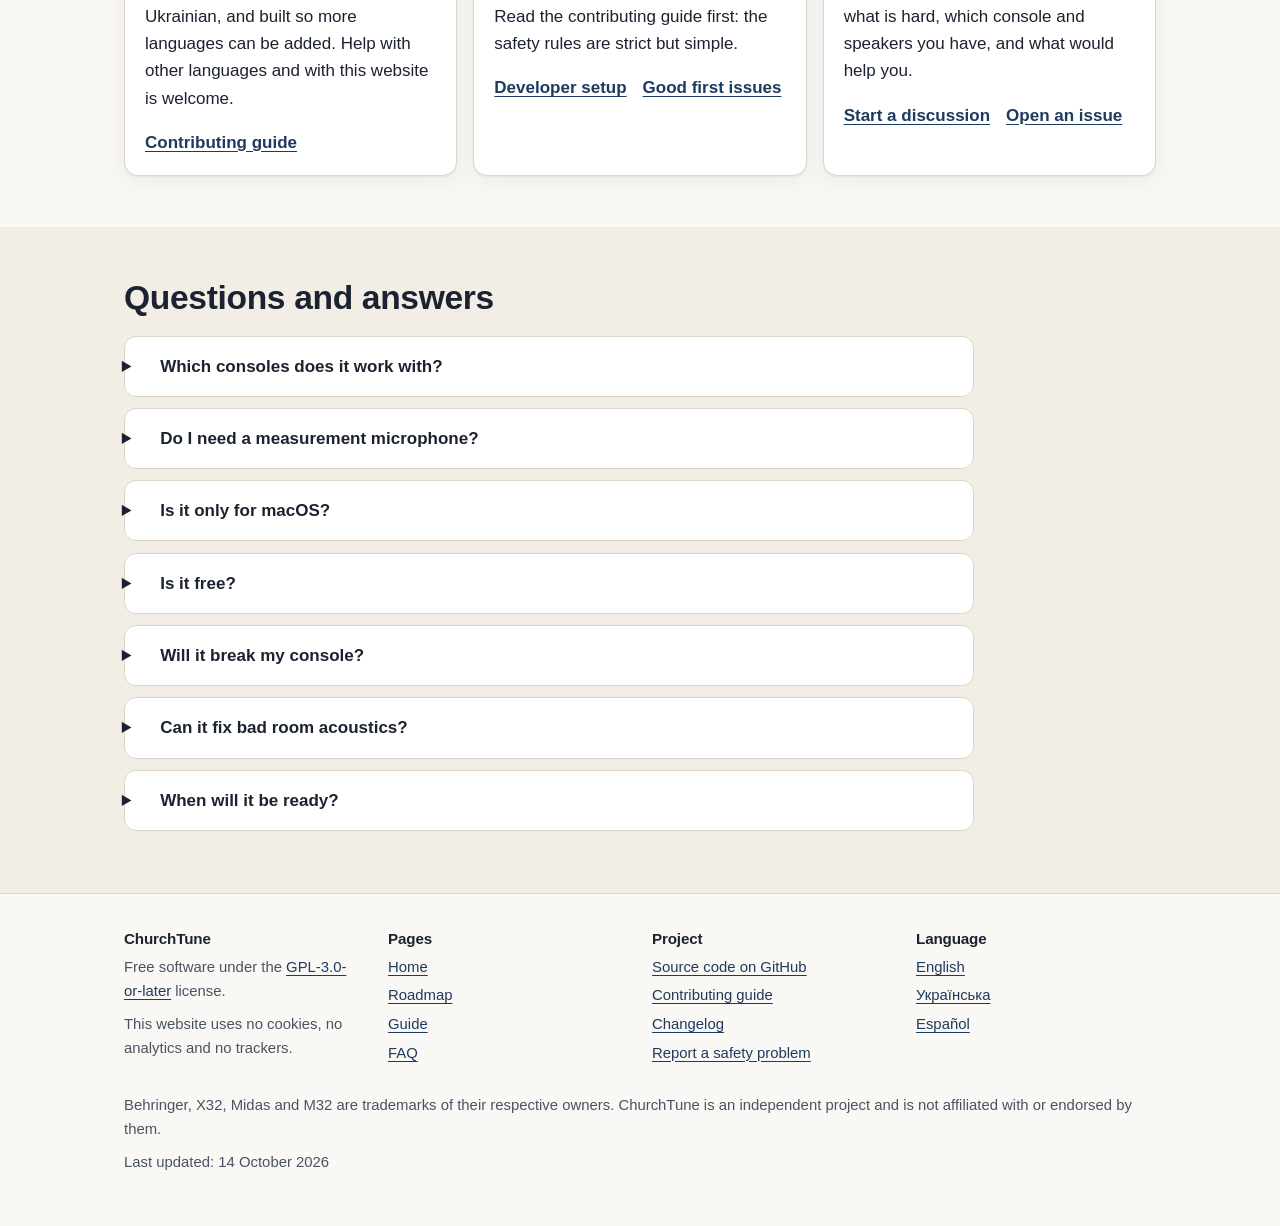
==== commit d39d2248: "docs(site): status and roadmap after M3 Mark M1-M3 as done and in review (PRs #8-#10) with what each" ====
--- a/site/en/index.html
+++ b/site/en/index.html
@@ -52,7 +52,7 @@
 <a class="btn btn-primary" href="https://github.com/mihailShumilov/ChurchAutoTune"><svg viewBox="0 0 24 24" aria-hidden="true"><path d="M12 17.3 18.2 21l-1.6-7 5.4-4.7-7.2-.6L12 2 9.2 8.7 2 9.3 7.4 14l-1.6 7z"/></svg>Star on GitHub</a>
 <a class="btn btn-ghost" href="../en/roadmap/">See the roadmap</a>
 </div>
-<div class="notice" role="note"><svg viewBox="0 0 24 24" aria-hidden="true"><path d="M1 21h22L12 2 1 21zm12-3h-2v-2h2v2zm0-4h-2v-4h2v4z"/></svg><p><strong>In development (pre-alpha).</strong> ChurchTune is not ready for a live system yet. Star or watch the project to hear when it is, and see <a href="../en/roadmap/">where it stands</a>.</p></div>
+<div class="notice" role="note"><svg viewBox="0 0 24 24" aria-hidden="true"><path d="M1 21h22L12 2 1 21zm12-3h-2v-2h2v2zm0-4h-2v-4h2v4z"/></svg><p><strong>In development (pre-alpha).</strong> ChurchTune is not ready for a live system yet. Current state: the guided wizard (M3) is in review; it reads the console and measures, but does not change anything yet. Proposals come next. Star or watch the project to hear when it is ready, and see <a href="../en/roadmap/">where it stands</a>.</p></div>
 </div>
 <figure class="figure">
 <svg class="chart" viewBox="0 0 560 300" role="img" aria-labelledby="chart-title chart-desc"><title id="chart-title">Illustration of a frequency response before and after tuning</title><desc id="chart-desc">A drawn example, not a measurement: the dashed curve has a peak in the low bass, a dip where the subwoofer meets the main speakers and a bump in the low mids; the solid curve is smooth and gently sloping.</desc><line class="grid" x1="40.0" y1="34" x2="40.0" y2="264"/><text class="axis-label" x="40.0" y="282" text-anchor="middle">20</text><line class="grid" x1="157.4" y1="34" x2="157.4" y2="264"/><text class="axis-label" x="157.4" y="282" text-anchor="middle">100</text><line class="grid" x1="325.4" y1="34" x2="325.4" y2="264"/><text class="axis-label" x="325.4" y="282" text-anchor="middle">1k</text><line class="grid" x1="493.4" y1="34" x2="493.4" y2="264"/><text class="axis-label" x="493.4" y="282" text-anchor="middle">10k</text><line class="grid" x1="40" y1="264.0" x2="544" y2="264.0"/><line class="grid" x1="40" y1="149.0" x2="544" y2="149.0"/><line class="grid" x1="40" y1="34.0" x2="544" y2="34.0"/><text class="axis-label" x="544" y="282" text-anchor="end">Hz</text><line class="before" x1="40" y1="16" x2="68" y2="16"/><text class="legend legend-before" x="76" y="20">Before</text><line class="after" x1="210" y1="16" x2="238" y2="16"/><text class="legend legend-after" x="246" y="20">After</text><path class="before" d="M40.0,214.0 L43.1,208.0 L46.3,202.0 L49.4,195.9 L52.6,189.8 L55.8,183.7 L58.9,177.3 L62.0,170.7 L65.2,163.7 L68.3,156.2 L71.5,148.0 L74.7,139.6 L77.8,135.4 L80.9,130.2 L84.1,123.8 L87.2,116.6 L90.4,108.8 L93.5,101.1 L96.7,93.9 L99.8,88.1 L103.0,84.2 L106.2,82.7 L109.3,83.8 L112.4,87.7 L115.6,94.0 L118.8,102.4 L121.9,112.3 L125.0,123.3 L128.2,134.9 L131.3,146.9 L134.5,158.8 L137.7,170.6 L140.8,182.0 L143.9,192.7 L147.1,202.6 L150.2,211.1 L153.4,218.0 L156.6,222.7 L159.7,225.1 L162.8,225.1 L166.0,222.6 L169.1,218.0 L172.3,211.7 L175.4,204.2 L178.6,196.1 L181.8,187.9 L184.9,180.2 L188.1,173.1 L191.2,167.0 L194.4,161.8 L197.5,157.6 L200.6,154.3 L203.8,151.6 L206.9,149.4 L210.1,147.4 L213.2,145.6 L216.4,143.7 L219.6,141.7 L222.7,139.4 L225.9,136.8 L229.0,133.8 L232.1,130.4 L235.3,126.7 L238.4,122.5 L241.6,118.1 L244.8,113.6 L247.9,108.9 L251.1,104.3 L254.2,100.0 L257.4,96.0 L260.5,92.6 L263.6,89.9 L266.8,87.9 L269.9,86.9 L273.1,86.8 L276.2,87.6 L279.4,89.4 L282.6,92.0 L285.7,95.3 L288.9,99.1 L292.0,103.5 L295.1,108.0 L298.3,112.7 L301.5,117.4 L304.6,121.9 L307.8,126.2 L310.9,130.2 L314.0,133.8 L317.2,137.0 L320.4,139.8 L323.5,142.3 L326.6,144.4 L329.8,146.3 L333.0,147.9 L336.1,149.3 L339.2,150.5 L342.4,151.6 L345.5,152.7 L348.7,153.7 L351.9,154.7 L355.0,155.7 L358.1,156.7 L361.3,157.8 L364.5,158.8 L367.6,159.8 L370.8,160.9 L373.9,161.9 L377.0,162.9 L380.2,163.9 L383.4,164.8 L386.5,165.6 L389.6,166.4 L392.8,167.0 L396.0,167.5 L399.1,167.9 L402.2,168.1 L405.4,168.2 L408.5,168.1 L411.7,167.9 L414.9,167.5 L418.0,167.0 L421.1,166.4 L424.3,165.7 L427.4,164.9 L430.6,164.0 L433.8,163.1 L436.9,162.1 L440.0,161.0 L443.2,160.0 L446.4,159.0 L449.5,158.0 L452.6,157.1 L455.8,156.2 L459.0,155.3 L462.1,154.5 L465.2,153.8 L468.4,153.1 L471.6,152.5 L474.7,152.0 L477.9,151.5 L481.0,151.1 L484.1,150.7 L487.3,153.1 L490.5,158.2 L493.6,163.3 L496.8,168.5 L499.9,173.7 L503.0,179.0 L506.2,184.3 L509.4,189.6 L512.5,194.9 L515.6,200.2 L518.8,205.5 L522.0,210.9 L525.1,216.2 L528.2,221.6 L531.4,226.9 L534.5,232.3 L537.7,237.6 L540.9,243.0 L544.0,248.4"/><path class="after" d="M40.0,178.1 L43.1,172.6 L46.3,167.0 L49.4,161.4 L52.6,155.8 L55.8,150.3 L58.9,144.7 L62.0,139.1 L65.2,133.5 L68.3,128.0 L71.5,122.4 L74.7,116.8 L77.8,111.2 L80.9,105.9 L84.1,106.3 L87.2,106.7 L90.4,107.1 L93.5,107.5 L96.7,107.9 L99.8,108.3 L103.0,108.7 L106.2,109.1 L109.3,109.6 L112.4,110.1 L115.6,110.7 L118.8,111.3 L121.9,112.1 L125.0,112.9 L128.2,113.9 L131.3,115.1 L134.5,116.4 L137.7,117.9 L140.8,119.5 L143.9,121.1 L147.1,122.7 L150.2,124.2 L153.4,125.5 L156.6,126.5 L159.7,127.2 L162.8,127.6 L166.0,127.6 L169.1,127.3 L172.3,126.7 L175.4,126.0 L178.6,125.2 L181.8,124.3 L184.9,123.6 L188.1,122.9 L191.2,122.4 L194.4,122.0 L197.5,121.8 L200.6,121.7 L203.8,121.7 L206.9,121.8 L210.1,121.9 L213.2,122.0 L216.4,122.2 L219.6,122.3 L222.7,122.4 L225.9,122.5 L229.0,122.5 L232.1,122.5 L235.3,122.4 L238.4,122.3 L241.6,122.2 L244.8,122.0 L247.9,121.8 L251.1,121.7 L254.2,121.5 L257.4,121.4 L260.5,121.4 L263.6,121.5 L266.8,121.6 L269.9,121.9 L273.1,122.3 L276.2,122.8 L279.4,123.4 L282.6,124.1 L285.7,124.9 L288.9,125.7 L292.0,126.7 L295.1,127.6 L298.3,128.6 L301.5,129.5 L304.6,130.5 L307.8,131.4 L310.9,132.3 L314.0,133.1 L317.2,133.9 L320.4,134.6 L323.5,135.2 L326.6,135.9 L329.8,136.4 L333.0,137.0 L336.1,137.5 L339.2,138.0 L342.4,138.4 L345.5,138.9 L348.7,139.3 L351.9,139.7 L355.0,140.1 L358.1,140.5 L361.3,140.9 L364.5,141.3 L367.6,141.7 L370.8,142.1 L373.9,142.5 L377.0,142.9 L380.2,143.3 L383.4,143.7 L386.5,144.1 L389.6,144.5 L392.8,144.9 L396.0,145.3 L399.1,145.7 L402.2,146.1 L405.4,146.5 L408.5,146.9 L411.7,147.3 L414.9,147.7 L418.0,148.0 L421.1,148.4 L424.3,148.8 L427.4,149.2 L430.6,149.6 L433.8,150.0 L436.9,150.4 L440.0,150.8 L443.2,151.2 L446.4,151.6 L449.5,152.0 L452.6,152.4 L455.8,152.8 L459.0,153.2 L462.1,153.6 L465.2,154.0 L468.4,154.4 L471.6,154.7 L474.7,155.1 L477.9,155.5 L481.0,155.9 L484.1,156.3 L487.3,156.7 L490.5,157.1 L493.6,157.5 L496.8,157.9 L499.9,158.3 L503.0,158.7 L506.2,159.1 L509.4,162.5 L512.5,166.4 L515.6,170.4 L518.8,174.4 L522.0,178.4 L525.1,182.3 L528.2,186.3 L531.4,190.3 L534.5,194.3 L537.7,198.2 L540.9,202.2 L544.0,206.2"/></svg>
@@ -79,7 +79,7 @@
 <section class="section section-alt" id="how" aria-labelledby="how-title">
 <div class="wrap">
 <h2 id="how-title">How it will work</h2>
-<p class="section-intro">Six steps. The measurement and design core already works; the guided wizard that walks you through these steps is still being built. <a href="../en/guide/#volunteer-workflow">More in the guide</a>.</p>
+<p class="section-intro">Six steps. The guided wizard (in review) already walks you through reading the console and measuring, and shows the results in plain words. Proposing, applying and verifying come in the next milestones. <a href="../en/guide/#try-wizard">Try it on the emulator</a>.</p>
 <ol class="steps"><li><h3>Read the console</h3><p>It reads the model, firmware, routing, which outputs feed the main speakers and the subwoofer, and the current EQ. It asks you only what it cannot read.</p></li><li><h3>Measure</h3><p>You put a measurement microphone (for example a Behringer ECM8000) where it tells you. It plays short test sweeps through the console's USB card at several spots in the room and checks every sweep.</p></li><li><h3>Analyse</h3><p>It averages the sound over all spots, sees how much the spots differ, measures how long the room rings (RT60) and looks closely at where the subwoofer meets the main speakers.</p></li><li><h3>Propose</h3><p>It suggests a crossover, subwoofer level, delay and polarity, and a few broad EQ corrections, all within strict limits. It also tells you what EQ cannot fix, such as the room's acoustics.</p></li><li><h3>Apply</h3><p>You see every change before it happens and confirm it by typing. An undo file is saved first, and each value is read back from the console to make sure it was written correctly.</p></li><li><h3>Verify and report</h3><p>It measures again, compares before and after, offers to undo if the sound did not get better, and writes a report you can keep.</p></li></ol>
 </div>
 </section>
@@ -93,12 +93,12 @@
 <section class="section section-alt" id="status" aria-labelledby="status-title">
 <div class="wrap">
 <h2 id="status-title">Project status</h2>
-<div class="notice" role="note"><svg viewBox="0 0 24 24" aria-hidden="true"><path d="M1 21h22L12 2 1 21zm12-3h-2v-2h2v2zm0-4h-2v-4h2v4z"/></svg><p><strong>Not ready for live use yet.</strong> The measurement and design core works and reproduces the real session, but the guided wizard does not exist yet, and some console writes were never checked on real hardware. Please do not use ChurchTune on your church's system yet.</p></div>
+<div class="notice" role="note"><svg viewBox="0 0 24 24" aria-hidden="true"><path d="M1 21h22L12 2 1 21zm12-3h-2v-2h2v2zm0-4h-2v-4h2v4z"/></svg><p><strong>Not ready for live use yet.</strong> The measurement and design core works and reproduces the real session. The guided wizard reads and measures, but it does not propose or apply changes yet, and some console writes were never checked on real hardware. Please do not use ChurchTune on your church's system yet.</p></div>
 <div class="table-wrap"><table>
 <caption class="note" style="text-align:left;padding:0.8rem 1rem 0">Milestones from the project specification</caption>
 <thead><tr><th scope="col">Milestone</th><th scope="col">What it covers</th><th scope="col">State</th></tr></thead>
-<tbody><tr><th scope="row"><a href="../en/roadmap/#m0">M0</a></th><td>Project foundation: the proven tool moved into the new app, tests on the real hall session</td><td><span class="badge badge-done">Done</span></td></tr><tr><th scope="row"><a href="../en/roadmap/#m1">M1</a></th><td>Console driver: find the console, read all its settings, work out which outputs feed what</td><td><span class="badge badge-progress">In progress</span></td></tr><tr><th scope="row"><a href="../en/roadmap/#m2">M2</a></th><td>Audio and measurement: one or several microphones, mic calibration, signal checks</td><td><span class="badge badge-planned">Planned</span></td></tr><tr><th scope="row"><a href="../en/roadmap/#m3">M3</a></th><td>Guided step-by-step wizard, saved progress, English, Russian and Ukrainian</td><td><span class="badge badge-planned">Planned</span></td></tr><tr><th scope="row"><a href="../en/roadmap/#m4">M4</a></th><td>Analysis and proposals</td><td><span class="badge badge-planned">Planned</span></td></tr><tr><th scope="row"><a href="../en/roadmap/#m5">M5</a></th><td>Apply, undo, verify</td><td><span class="badge badge-planned">Planned</span></td></tr><tr><th scope="row"><a href="../en/roadmap/#m6">M6</a></th><td>Report</td><td><span class="badge badge-planned">Planned</span></td></tr><tr><th scope="row"><a href="../en/roadmap/#m7">M7</a></th><td>Pilot in real churches and release 0.1.0</td><td><span class="badge badge-planned">Planned</span></td></tr></tbody></table></div>
-<p>Today there is only a command-line tool for developers. There is no release date yet: the first release (0.1.0) comes after a pilot in real churches.</p>
+<tbody><tr><th scope="row"><a href="../en/roadmap/#m0">M0</a></th><td>Project foundation: the proven tool moved into the new app, tests on the real hall session</td><td><span class="badge badge-done">Done</span></td></tr><tr><th scope="row"><a href="../en/roadmap/#m1">M1</a></th><td>Console driver: find the console, read all its settings, work out which outputs feed what</td><td><span class="badge badge-done">Done, in review</span></td></tr><tr><th scope="row"><a href="../en/roadmap/#m2">M2</a></th><td>Audio and measurement: one or several microphones, mic calibration, signal checks</td><td><span class="badge badge-done">Done, in review</span></td></tr><tr><th scope="row"><a href="../en/roadmap/#m3">M3</a></th><td>Guided step-by-step wizard, saved progress, English, Russian and Ukrainian</td><td><span class="badge badge-done">Done, in review</span></td></tr><tr><th scope="row"><a href="../en/roadmap/#m4">M4</a></th><td>Analysis and proposals</td><td><span class="badge badge-progress">Next</span></td></tr><tr><th scope="row"><a href="../en/roadmap/#m5">M5</a></th><td>Apply, undo, verify</td><td><span class="badge badge-planned">Planned</span></td></tr><tr><th scope="row"><a href="../en/roadmap/#m6">M6</a></th><td>Report</td><td><span class="badge badge-planned">Planned</span></td></tr><tr><th scope="row"><a href="../en/roadmap/#m7">M7</a></th><td>Pilot in real churches and release 0.1.0</td><td><span class="badge badge-planned">Planned</span></td></tr></tbody></table></div>
+<p>Today you can try the guided wizard and the expert command line from the source code, on the built-in console emulator with a simulated hall (see the <a href="../en/guide/#try-wizard">guide</a>). There is no release date yet: the first release (0.1.0) comes after a pilot in real churches.</p>
 <p><a class="btn btn-ghost" href="../en/roadmap/">Full roadmap</a></p>
 </div>
 </section>
@@ -106,13 +106,13 @@
 <div class="wrap">
 <h2 id="help-title">How you can help</h2>
 <p class="section-intro">You do not need to be a programmer. Here is what helps the most right now.</p>
-<ul class="cards"><li class="card"><h3>Star the project</h3><p>A star shows that churches need this, and helps other sound teams find it.</p><div class="links"><a href="https://github.com/mihailShumilov/ChurchAutoTune">Star on GitHub</a></div></li><li class="card"><h3>Watch for releases</h3><p>On GitHub, choose <em>Watch → Custom → Releases</em>. You get one email when there is something to try, and nothing else.</p><div class="links"><a href="https://github.com/mihailShumilov/ChurchAutoTune">Open the repository</a></div></li><li class="card"><h3>Check your X32 or M32</h3><p>The most valuable help. A short check at your console, in an empty hall, confirms how it really behaves. Pick a row from the hardware checklist and report what you saw.</p><div class="links"><a href="../en/guide/#hardware-check">How to do it</a><a href="https://github.com/mihailShumilov/ChurchAutoTune/blob/main/docs/hardware-checklist.md">Hardware checklist</a><a href="https://github.com/mihailShumilov/ChurchAutoTune/issues/new?template=hardware_report.yml">Report a result</a></div></li><li class="card"><h3>Translate</h3><p>The app is planned in English, Russian and Ukrainian, and built so more languages can be added. Help with other languages and with this website is welcome.</p><div class="links"><a href="https://github.com/mihailShumilov/ChurchAutoTune/blob/main/CONTRIBUTING.md">Contributing guide</a></div></li><li class="card"><h3>Write code</h3><p>Python developers are welcome. Read the contributing guide first: the safety rules are strict but simple.</p><div class="links"><a href="../en/guide/#developers">Developer setup</a><a href="https://github.com/mihailShumilov/ChurchAutoTune/issues?q=is%3Aopen+label%3A%22good+first+issue%22">Good first issues</a></div></li><li class="card"><h3>Tell us about your church</h3><p>Do you run sound at a church? Tell us what is hard, which console and speakers you have, and what would help you.</p><div class="links"><a href="https://github.com/mihailShumilov/ChurchAutoTune/discussions">Start a discussion</a><a href="https://github.com/mihailShumilov/ChurchAutoTune/issues/new/choose">Open an issue</a></div></li></ul>
+<ul class="cards"><li class="card"><h3>Star the project</h3><p>A star shows that churches need this, and helps other sound teams find it.</p><div class="links"><a href="https://github.com/mihailShumilov/ChurchAutoTune">Star on GitHub</a></div></li><li class="card"><h3>Watch for releases</h3><p>On GitHub, choose <em>Watch → Custom → Releases</em>. You get one email when there is something to try, and nothing else.</p><div class="links"><a href="https://github.com/mihailShumilov/ChurchAutoTune">Open the repository</a></div></li><li class="card"><h3>Check your X32 or M32</h3><p>The most valuable help. A short check at your console, in an empty hall, confirms how it really behaves. Pick a row from the hardware checklist and report what you saw.</p><div class="links"><a href="../en/guide/#hardware-check">How to do it</a><a href="https://github.com/mihailShumilov/ChurchAutoTune/blob/main/docs/hardware-checklist.md">Hardware checklist</a><a href="https://github.com/mihailShumilov/ChurchAutoTune/issues/new?template=hardware_report.yml">Report a result</a></div></li><li class="card"><h3>Translate</h3><p>The wizard is in English, Russian and Ukrainian, and built so more languages can be added. Help with other languages and with this website is welcome.</p><div class="links"><a href="https://github.com/mihailShumilov/ChurchAutoTune/blob/main/CONTRIBUTING.md">Contributing guide</a></div></li><li class="card"><h3>Write code</h3><p>Python developers are welcome. Read the contributing guide first: the safety rules are strict but simple.</p><div class="links"><a href="../en/guide/#developers">Developer setup</a><a href="https://github.com/mihailShumilov/ChurchAutoTune/issues?q=is%3Aopen+label%3A%22good+first+issue%22">Good first issues</a></div></li><li class="card"><h3>Tell us about your church</h3><p>Do you run sound at a church? Tell us what is hard, which console and speakers you have, and what would help you.</p><div class="links"><a href="https://github.com/mihailShumilov/ChurchAutoTune/discussions">Start a discussion</a><a href="https://github.com/mihailShumilov/ChurchAutoTune/issues/new/choose">Open an issue</a></div></li></ul>
 </div>
 </section>
 <section class="section section-alt" id="faq" aria-labelledby="faq-title">
 <div class="wrap">
 <h2 id="faq-title">Questions and answers</h2>
-<div class="faq"><details><summary>Which consoles does it work with?</summary><div><p>It is being built for the Behringer X32 and Midas M32 family with firmware 4.x and a USB audio card (such as the X-USB card in an X32). So far the method has been used on one X32 Producer. Other models need hardware checks, which is why your reports matter. Other consoles, such as X Air, WING, Allen &amp; Heath or Yamaha, are not part of the first version.</p></div></details><details><summary>Do I need a measurement microphone?</summary><div><p>Yes, for example a Behringer ECM8000, plugged into a console input. One microphone is enough: you move it from spot to spot. Using several microphones at once is planned too. A vocal microphone will not do, because it is not made to hear all frequencies evenly.</p></div></details><details><summary>Is it only for macOS?</summary><div><p>Yes, the app is made for a Mac connected to the console. The core is written so it could run elsewhere, and the automated tests also run on Linux, but Windows and Linux are not supported in the first version.</p></div></details><details><summary>Is it free?</summary><div><p>Yes. It is free and open source under the <a href="https://github.com/mihailShumilov/ChurchAutoTune/blob/main/LICENSE">GPL-3.0-or-later</a> license. No accounts, no subscriptions, no telemetry.</p></div></details><details><summary>Will it break my console?</summary><div><p>It is designed not to. It changes only a few system settings within strict limits, saves an undo file first and checks every value after writing it. It never touches routing, gain, phantom power or scenes. But it is pre-alpha: do not use it on a live system yet, and save a scene on the console before any test.</p></div></details><details><summary>Can it fix bad room acoustics?</summary><div><p>No. EQ can soften some problems, but it cannot remove echo or a long, muddy reverb. ChurchTune measures how long the room rings and tells you plainly what EQ cannot fix.</p></div></details><details><summary>When will it be ready?</summary><div><p>There is no date yet. The guided wizard is planned for milestone M3, and the first release (0.1.0) comes after a pilot in real churches. Follow the <a href="../en/roadmap/">roadmap</a> and watch releases on GitHub.</p></div></details></div>
+<div class="faq"><details><summary>Which consoles does it work with?</summary><div><p>It is being built for the Behringer X32 and Midas M32 family with firmware 4.x and a USB audio card (such as the X-USB card in an X32). So far the method has been used on one X32 Producer. Other models need hardware checks, which is why your reports matter. Other consoles, such as X Air, WING, Allen &amp; Heath or Yamaha, are not part of the first version.</p></div></details><details><summary>Do I need a measurement microphone?</summary><div><p>Yes, for example a Behringer ECM8000, plugged into a console input. One microphone is enough: you move it from spot to spot. ChurchTune can also use several at once, calibrated against each other (so far tested only with simulated microphones). A vocal microphone will not do, because it is not made to hear all frequencies evenly.</p></div></details><details><summary>Is it only for macOS?</summary><div><p>Yes, the app is made for a Mac connected to the console. The core is written so it could run elsewhere, and the automated tests also run on Linux, but Windows and Linux are not supported in the first version.</p></div></details><details><summary>Is it free?</summary><div><p>Yes. It is free and open source under the <a href="https://github.com/mihailShumilov/ChurchAutoTune/blob/main/LICENSE">GPL-3.0-or-later</a> license. No accounts, no subscriptions, no telemetry.</p></div></details><details><summary>Will it break my console?</summary><div><p>It is designed not to. It changes only a few system settings within strict limits, saves an undo file first and checks every value after writing it. It never touches routing, gain, phantom power or scenes. But it is pre-alpha: do not use it on a live system yet, and save a scene on the console before any test.</p></div></details><details><summary>Can it fix bad room acoustics?</summary><div><p>No. EQ can soften some problems, but it cannot remove echo or a long, muddy reverb. ChurchTune measures how long the room rings and tells you plainly what EQ cannot fix.</p></div></details><details><summary>When will it be ready?</summary><div><p>There is no date yet. The guided wizard (M3) is done and in review, but it does not propose or apply changes yet; that comes with M4 and M5. The first release (0.1.0) comes after a pilot in real churches. Follow the <a href="../en/roadmap/">roadmap</a> and watch releases on GitHub.</p></div></details></div>
 </div>
 </section>
 </main>
--- a/site/assets/style.css
+++ b/site/assets/style.css
@@ -0,0 +1,885 @@
+/* ChurchTune website. One stylesheet, no external fonts, no build step. */
+
+:root {
+  color-scheme: light dark;
+  --bg: #faf8f4;
+  --surface: #ffffff;
+  --surface-2: #f2eee6;
+  --ink: #1b2230;
+  --muted: #4a5363;
+  --line: #ddd6c8;
+  --brand: #1e3a5f;
+  --brand-ink: #ffffff;
+  --accent: #a34a06;
+  --accent-soft: #fbeedd;
+  --warn-bg: #fff4d6;
+  --warn-line: #d99a00;
+  --warn-ink: #4d3500;
+  --ok: #1f6b3a;
+  --ok-bg: #e2f3e7;
+  --progress: #7a4a00;
+  --progress-bg: #fdecc8;
+  --planned: #4a5363;
+  --planned-bg: #ebe8e1;
+  --curve-before: #8a93a3;
+  --curve-after: #c2570c;
+  --grid: #e6e0d4;
+  --focus: #1d5fd1;
+  --code-bg: #f0ece4;
+  --radius: 14px;
+  --shadow: 0 1px 2px rgb(27 34 48 / 6%), 0 6px 24px rgb(27 34 48 / 6%);
+  --font: ui-sans-serif, -apple-system, BlinkMacSystemFont, "Segoe UI", Roboto, "Helvetica Neue", Arial,
+    "Noto Sans", sans-serif;
+  --mono: ui-monospace, SFMono-Regular, Menlo, Consolas, "Liberation Mono", monospace;
+  --wrap: 1080px;
+}
+
+@media (prefers-color-scheme: dark) {
+  :root {
+    --bg: #0f141c;
+    --surface: #161d28;
+    --surface-2: #1c2431;
+    --ink: #ebe8e2;
+    --muted: #aab2bf;
+    --line: #2c3646;
+    --brand: #9cc0ee;
+    --brand-ink: #0f141c;
+    --accent: #f2a65a;
+    --accent-soft: #2a2117;
+    --warn-bg: #2b2412;
+    --warn-line: #b88a1c;
+    --warn-ink: #f6e3b0;
+    --ok: #8fd6a6;
+    --ok-bg: #16301f;
+    --progress: #f6cf85;
+    --progress-bg: #3a2d10;
+    --planned: #b9c0cc;
+    --planned-bg: #252d3a;
+    --curve-before: #7c8698;
+    --curve-after: #f2a65a;
+    --grid: #253041;
+    --focus: #8ab4ff;
+    --code-bg: #1c2431;
+    --shadow: none;
+  }
+}
+
+*,
+*::before,
+*::after {
+  box-sizing: border-box;
+}
+
+html {
+  -webkit-text-size-adjust: 100%;
+  text-size-adjust: 100%;
+  scroll-behavior: smooth;
+}
+
+@media (prefers-reduced-motion: reduce) {
+  html {
+    scroll-behavior: auto;
+  }
+}
+
+body {
+  margin: 0;
+  background: var(--bg);
+  color: var(--ink);
+  font-family: var(--font);
+  font-size: 1.0625rem;
+  line-height: 1.6;
+}
+
+img,
+svg {
+  max-width: 100%;
+  height: auto;
+}
+
+a {
+  color: var(--brand);
+  text-underline-offset: 0.18em;
+}
+
+a:hover {
+  text-decoration-thickness: 2px;
+}
+
+:focus-visible {
+  outline: 3px solid var(--focus);
+  outline-offset: 3px;
+  border-radius: 4px;
+}
+
+h1,
+h2,
+h3 {
+  line-height: 1.2;
+  letter-spacing: -0.01em;
+  text-wrap: balance;
+}
+
+h1 {
+  font-size: clamp(2rem, 1.3rem + 3vw, 3.1rem);
+  margin: 0.2em 0 0.4em;
+}
+
+h2 {
+  font-size: clamp(1.55rem, 1.2rem + 1.4vw, 2.1rem);
+  margin: 0 0 0.5em;
+}
+
+h3 {
+  font-size: 1.15rem;
+  margin: 0 0 0.35em;
+}
+
+p {
+  margin: 0 0 1em;
+}
+
+code,
+pre {
+  font-family: var(--mono);
+  font-size: 0.9em;
+}
+
+code {
+  background: var(--code-bg);
+  padding: 0.1em 0.35em;
+  border-radius: 5px;
+}
+
+pre {
+  background: var(--code-bg);
+  border: 1px solid var(--line);
+  border-radius: 10px;
+  padding: 0.9rem 1rem;
+  overflow-x: auto;
+  line-height: 1.5;
+  margin: 0 0 1.2em;
+}
+
+pre code {
+  background: none;
+  padding: 0;
+}
+
+.wrap {
+  width: 100%;
+  max-width: var(--wrap);
+  margin: 0 auto;
+  padding: 0 16px;
+}
+
+@media (min-width: 640px) {
+  .wrap {
+    padding: 0 24px;
+  }
+}
+
+.skip {
+  position: absolute;
+  left: 8px;
+  top: -100px;
+  background: var(--surface);
+  color: var(--ink);
+  padding: 0.5rem 0.9rem;
+  border-radius: 8px;
+  z-index: 10;
+}
+
+.skip:focus {
+  top: 8px;
+}
+
+/* Header */
+.site-header {
+  border-bottom: 1px solid var(--line);
+  background: var(--bg);
+}
+
+.site-header .wrap {
+  display: flex;
+  flex-wrap: wrap;
+  align-items: center;
+  gap: 0.5rem 1.25rem;
+  padding-top: 0.7rem;
+  padding-bottom: 0.7rem;
+}
+
+.brand {
+  display: inline-flex;
+  align-items: center;
+  gap: 0.55rem;
+  font-weight: 700;
+  font-size: 1.15rem;
+  color: var(--ink);
+  text-decoration: none;
+  margin-right: auto;
+}
+
+.brand img {
+  width: 34px;
+  height: 34px;
+}
+
+.main-nav ul,
+.lang-switch ul {
+  list-style: none;
+  margin: 0;
+  padding: 0;
+  display: flex;
+  flex-wrap: wrap;
+  gap: 0.15rem 0.2rem;
+}
+
+.main-nav a,
+.lang-switch a {
+  display: inline-block;
+  padding: 0.35rem 0.6rem;
+  border-radius: 8px;
+  color: var(--ink);
+  text-decoration: none;
+  font-size: 0.95rem;
+}
+
+.main-nav a:hover,
+.lang-switch a:hover {
+  background: var(--surface-2);
+}
+
+.main-nav a[aria-current="page"],
+.lang-switch a[aria-current="page"] {
+  background: var(--surface-2);
+  font-weight: 600;
+}
+
+.lang-switch a {
+  font-size: 0.85rem;
+  font-weight: 600;
+  letter-spacing: 0.03em;
+  color: var(--muted);
+}
+
+@media (max-width: 760px) {
+  .main-nav {
+    order: 3;
+    width: 100%;
+    margin: 0 -0.6rem;
+  }
+}
+
+/* Buttons */
+.btn {
+  display: inline-flex;
+  align-items: center;
+  gap: 0.5rem;
+  padding: 0.7rem 1.1rem;
+  border-radius: 10px;
+  font-weight: 600;
+  text-decoration: none;
+  border: 2px solid var(--brand);
+  line-height: 1.2;
+}
+
+.btn-primary {
+  background: var(--brand);
+  color: var(--brand-ink);
+}
+
+.btn-primary:hover {
+  filter: brightness(1.12);
+}
+
+.btn-ghost {
+  color: var(--brand);
+  background: transparent;
+}
+
+.btn-ghost:hover {
+  background: var(--surface-2);
+}
+
+.btn svg {
+  width: 18px;
+  height: 18px;
+  fill: currentcolor;
+}
+
+.actions {
+  display: flex;
+  flex-wrap: wrap;
+  gap: 0.7rem;
+  margin: 1.4rem 0 0;
+}
+
+/* Hero */
+.hero {
+  padding: 3rem 0 2.5rem;
+}
+
+.hero .wrap {
+  display: grid;
+  gap: 2rem;
+  align-items: center;
+}
+
+@media (min-width: 900px) {
+  .hero .wrap {
+    grid-template-columns: 1.1fr 1fr;
+    gap: 3rem;
+  }
+}
+
+.eyebrow {
+  display: inline-block;
+  font-size: 0.85rem;
+  font-weight: 600;
+  letter-spacing: 0.04em;
+  text-transform: uppercase;
+  color: var(--accent);
+  margin: 0;
+}
+
+.lead {
+  font-size: 1.2rem;
+  color: var(--muted);
+  max-width: 38em;
+}
+
+.figure {
+  margin: 0;
+  background: var(--surface);
+  border: 1px solid var(--line);
+  border-radius: var(--radius);
+  padding: 1rem 1rem 0.6rem;
+  box-shadow: var(--shadow);
+}
+
+.figure figcaption {
+  font-size: 0.85rem;
+  color: var(--muted);
+  margin-top: 0.4rem;
+}
+
+.chart .grid {
+  stroke: var(--grid);
+  stroke-width: 1;
+}
+
+.chart .axis-label {
+  fill: var(--muted);
+  font: 12px var(--font);
+}
+
+.chart .before {
+  fill: none;
+  stroke: var(--curve-before);
+  stroke-width: 2.5;
+  stroke-dasharray: 6 5;
+}
+
+.chart .after {
+  fill: none;
+  stroke: var(--curve-after);
+  stroke-width: 3.5;
+  stroke-linecap: round;
+}
+
+.chart .legend {
+  font: 600 13px var(--font);
+}
+
+.chart .legend-before {
+  fill: var(--muted);
+}
+
+.chart .legend-after {
+  fill: var(--curve-after);
+}
+
+/* Notices */
+.notice {
+  display: flex;
+  gap: 0.8rem;
+  align-items: flex-start;
+  background: var(--warn-bg);
+  color: var(--warn-ink);
+  border: 1px solid var(--warn-line);
+  border-left-width: 6px;
+  border-radius: 10px;
+  padding: 0.9rem 1rem;
+  margin: 1.4rem 0 0;
+}
+
+.notice p {
+  margin: 0;
+}
+
+.notice svg {
+  flex: none;
+  width: 22px;
+  height: 22px;
+  margin-top: 0.15rem;
+  fill: currentcolor;
+}
+
+.notice a {
+  color: inherit;
+  font-weight: 600;
+}
+
+/* Sections */
+.section {
+  padding: 3.2rem 0;
+}
+
+.section-alt {
+  background: var(--surface-2);
+}
+
+.section-intro {
+  color: var(--muted);
+  max-width: 44em;
+  font-size: 1.1rem;
+  margin-bottom: 1.8rem;
+}
+
+.cards {
+  display: grid;
+  gap: 1rem;
+  grid-template-columns: repeat(auto-fit, minmax(min(100%, 280px), 1fr));
+  padding: 0;
+  margin: 0;
+  list-style: none;
+}
+
+.card {
+  background: var(--surface);
+  border: 1px solid var(--line);
+  border-radius: var(--radius);
+  padding: 1.2rem 1.25rem;
+  box-shadow: var(--shadow);
+}
+
+.card p:last-child {
+  margin-bottom: 0;
+}
+
+.card .links {
+  display: flex;
+  flex-wrap: wrap;
+  gap: 0.4rem 1rem;
+  margin-top: 0.7rem;
+  font-weight: 600;
+}
+
+.steps {
+  counter-reset: step;
+  list-style: none;
+  padding: 0;
+  margin: 0;
+  display: grid;
+  gap: 1rem;
+  grid-template-columns: repeat(auto-fit, minmax(min(100%, 300px), 1fr));
+}
+
+.steps > li {
+  counter-increment: step;
+  position: relative;
+  background: var(--surface);
+  border: 1px solid var(--line);
+  border-radius: var(--radius);
+  padding: 1.2rem 1.25rem 1.2rem 4rem;
+  box-shadow: var(--shadow);
+}
+
+.steps > li::before {
+  content: counter(step);
+  position: absolute;
+  left: 1.1rem;
+  top: 1.1rem;
+  width: 2.1rem;
+  height: 2.1rem;
+  border-radius: 50%;
+  background: var(--brand);
+  color: var(--brand-ink);
+  font-weight: 700;
+  display: grid;
+  place-items: center;
+}
+
+.steps p {
+  margin: 0;
+}
+
+.checks {
+  list-style: none;
+  padding: 0;
+  margin: 0;
+  display: grid;
+  gap: 1rem 2rem;
+  grid-template-columns: repeat(auto-fit, minmax(min(100%, 320px), 1fr));
+}
+
+.checks li {
+  position: relative;
+  padding-left: 2.1rem;
+}
+
+.checks li::before {
+  content: "";
+  position: absolute;
+  left: 0;
+  top: 0.2rem;
+  width: 1.35rem;
+  height: 1.35rem;
+  border-radius: 50%;
+  background: var(--ok-bg)
+    url("data:image/svg+xml,%3Csvg xmlns='http://www.w3.org/2000/svg' viewBox='0 0 24 24'%3E%3Cpath d='M9.5 16.2 5.3 12l-1.4 1.4 5.6 5.6L20.1 8.4 18.7 7z' fill='%231f6b3a'/%3E%3C/svg%3E")
+    center / 70% no-repeat;
+}
+
+.checks h3 {
+  margin-bottom: 0.15em;
+}
+
+.checks p {
+  margin: 0;
+  color: var(--muted);
+}
+
+.facts {
+  display: grid;
+  gap: 1rem;
+  grid-template-columns: repeat(auto-fit, minmax(min(100%, 230px), 1fr));
+  margin: 1.5rem 0;
+  padding: 0;
+  list-style: none;
+}
+
+.facts li {
+  border-left: 4px solid var(--accent);
+  padding: 0.2rem 0 0.2rem 0.9rem;
+}
+
+.facts strong {
+  display: block;
+  font-size: 1.3rem;
+  color: var(--ink);
+}
+
+.facts span {
+  color: var(--muted);
+  font-size: 0.95rem;
+}
+
+.note {
+  color: var(--muted);
+  font-size: 0.95rem;
+}
+
+/* Status table */
+.table-wrap {
+  overflow-x: auto;
+  border: 1px solid var(--line);
+  border-radius: var(--radius);
+  background: var(--surface);
+  margin: 1.5rem 0;
+}
+
+table {
+  border-collapse: collapse;
+  width: 100%;
+  min-width: 520px;
+}
+
+th,
+td {
+  text-align: left;
+  vertical-align: top;
+  padding: 0.75rem 1rem;
+  border-bottom: 1px solid var(--line);
+}
+
+tbody tr:last-child th,
+tbody tr:last-child td {
+  border-bottom: 0;
+}
+
+thead th {
+  font-size: 0.85rem;
+  text-transform: uppercase;
+  letter-spacing: 0.04em;
+  color: var(--muted);
+  background: var(--surface-2);
+}
+
+tbody th {
+  font-weight: 700;
+  white-space: nowrap;
+}
+
+.badge {
+  display: inline-block;
+  font-size: 0.8rem;
+  font-weight: 700;
+  padding: 0.15rem 0.6rem;
+  border-radius: 999px;
+  white-space: nowrap;
+}
+
+.badge-done {
+  color: var(--ok);
+  background: var(--ok-bg);
+}
+
+.badge-progress {
+  color: var(--progress);
+  background: var(--progress-bg);
+}
+
+.badge-planned {
+  color: var(--planned);
+  background: var(--planned-bg);
+}
+
+/* Roadmap */
+.milestones {
+  list-style: none;
+  padding: 0;
+  margin: 0;
+  display: grid;
+  gap: 1rem;
+}
+
+.milestone {
+  background: var(--surface);
+  border: 1px solid var(--line);
+  border-left: 6px solid var(--planned-bg);
+  border-radius: var(--radius);
+  padding: 1.2rem 1.3rem;
+  box-shadow: var(--shadow);
+  scroll-margin-top: 1rem;
+}
+
+.milestone.is-done {
+  border-left-color: var(--ok);
+}
+
+.milestone.is-progress {
+  border-left-color: var(--warn-line);
+}
+
+.milestone header {
+  display: flex;
+  flex-wrap: wrap;
+  align-items: center;
+  gap: 0.4rem 0.8rem;
+  margin-bottom: 0.5rem;
+}
+
+.milestone h2,
+.milestone h3 {
+  margin: 0;
+  font-size: 1.25rem;
+}
+
+.milestone ul {
+  margin: 0.3rem 0 0.8rem;
+  padding-left: 1.2rem;
+}
+
+.milestone .label {
+  font-weight: 700;
+  font-size: 0.9rem;
+  margin: 0.6rem 0 0;
+}
+
+.milestone p:last-child,
+.milestone ul:last-child {
+  margin-bottom: 0;
+}
+
+/* Guide */
+.page-head {
+  padding: 2.6rem 0 1.2rem;
+}
+
+.page-head .lead {
+  margin-bottom: 0.4rem;
+}
+
+.updated {
+  font-size: 0.9rem;
+  color: var(--muted);
+}
+
+.toc {
+  background: var(--surface);
+  border: 1px solid var(--line);
+  border-radius: var(--radius);
+  padding: 1rem 1.25rem;
+  margin: 1.2rem 0 0;
+}
+
+.toc h2 {
+  font-size: 1rem;
+  margin: 0 0 0.4rem;
+}
+
+.toc ol {
+  margin: 0;
+  padding-left: 1.3rem;
+}
+
+.prose {
+  max-width: 48em;
+}
+
+.prose h2 {
+  margin-top: 0;
+  scroll-margin-top: 1rem;
+}
+
+.prose h3 {
+  margin-top: 1.6em;
+  scroll-margin-top: 1rem;
+}
+
+.prose ul,
+.prose ol {
+  padding-left: 1.3rem;
+  margin: 0 0 1em;
+}
+
+.prose li {
+  margin-bottom: 0.35em;
+}
+
+.tag {
+  display: inline-block;
+  font-size: 0.75rem;
+  font-weight: 700;
+  text-transform: uppercase;
+  letter-spacing: 0.05em;
+  padding: 0.15rem 0.55rem;
+  border-radius: 999px;
+  vertical-align: middle;
+  margin-left: 0.4rem;
+  color: var(--planned);
+  background: var(--planned-bg);
+}
+
+.tag-now {
+  color: var(--ok);
+  background: var(--ok-bg);
+}
+
+/* FAQ */
+.faq {
+  max-width: 50em;
+}
+
+.faq details {
+  background: var(--surface);
+  border: 1px solid var(--line);
+  border-radius: 12px;
+  margin-bottom: 0.7rem;
+}
+
+.faq summary {
+  cursor: pointer;
+  font-weight: 650;
+  padding: 1rem 1.2rem;
+  list-style-position: outside;
+  margin-left: 1rem;
+}
+
+.faq details[open] summary {
+  border-bottom: 1px solid var(--line);
+}
+
+.faq details > div {
+  padding: 0.9rem 1.2rem 0.3rem;
+}
+
+/* Language picker page */
+.picker {
+  min-height: 100vh;
+  display: grid;
+  place-items: center;
+  text-align: center;
+  padding: 2rem 16px;
+}
+
+.picker img {
+  width: 72px;
+  height: 72px;
+}
+
+.picker ul {
+  list-style: none;
+  padding: 0;
+  margin: 1.5rem 0 0;
+  display: grid;
+  gap: 0.7rem;
+}
+
+.picker a {
+  display: block;
+  min-width: 240px;
+  padding: 0.85rem 1.2rem;
+  border: 1px solid var(--line);
+  border-radius: 12px;
+  background: var(--surface);
+  font-weight: 600;
+  text-decoration: none;
+}
+
+.picker a:hover {
+  border-color: var(--brand);
+}
+
+.picker small {
+  display: block;
+  font-weight: 400;
+  color: var(--muted);
+}
+
+/* Footer */
+.site-footer {
+  border-top: 1px solid var(--line);
+  padding: 2.2rem 0 2.6rem;
+  font-size: 0.93rem;
+  color: var(--muted);
+}
+
+.site-footer .cols {
+  display: grid;
+  gap: 1.5rem;
+  grid-template-columns: repeat(auto-fit, minmax(min(100%, 220px), 1fr));
+  margin-bottom: 1.5rem;
+}
+
+.site-footer h2 {
+  font-size: 0.95rem;
+  color: var(--ink);
+  margin: 0 0 0.5rem;
+}
+
+.site-footer ul {
+  list-style: none;
+  margin: 0;
+  padding: 0;
+}
+
+.site-footer li {
+  margin-bottom: 0.3rem;
+}
+
+.site-footer p {
+  margin: 0 0 0.6rem;
+}
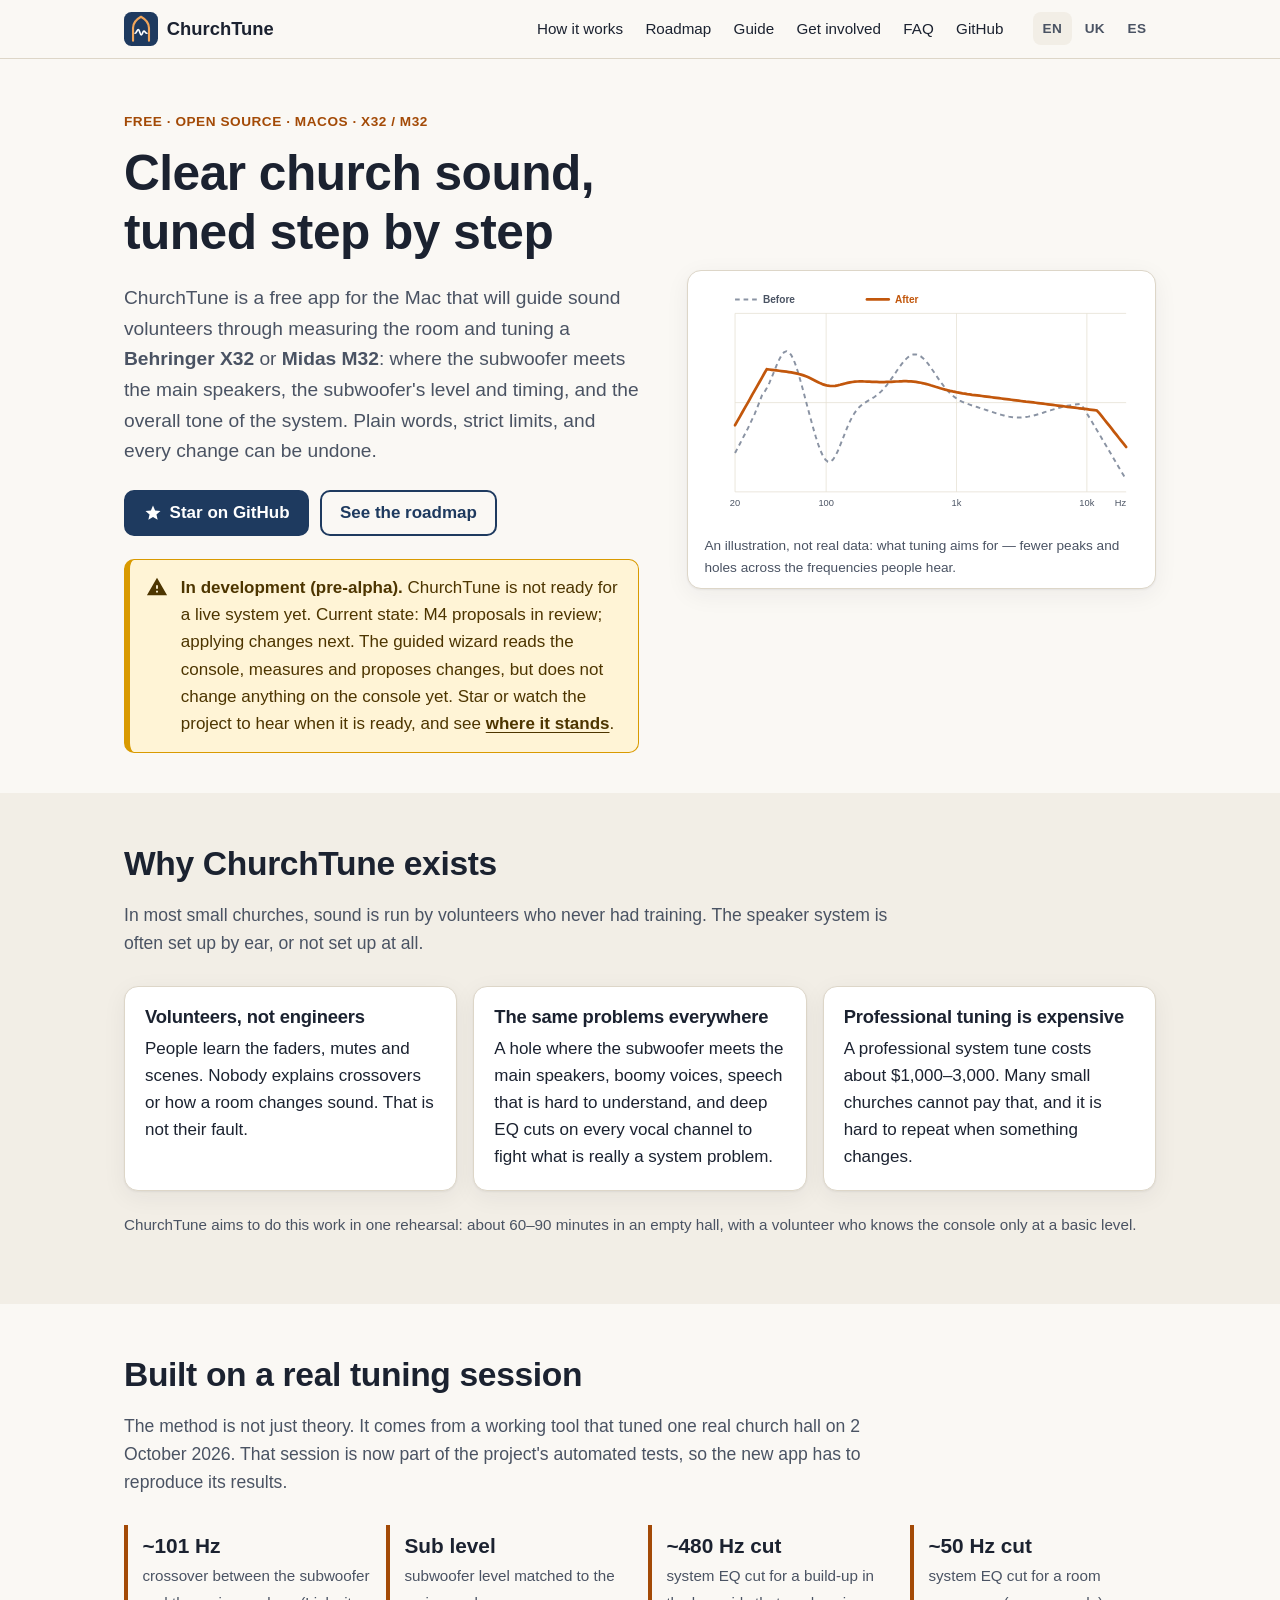
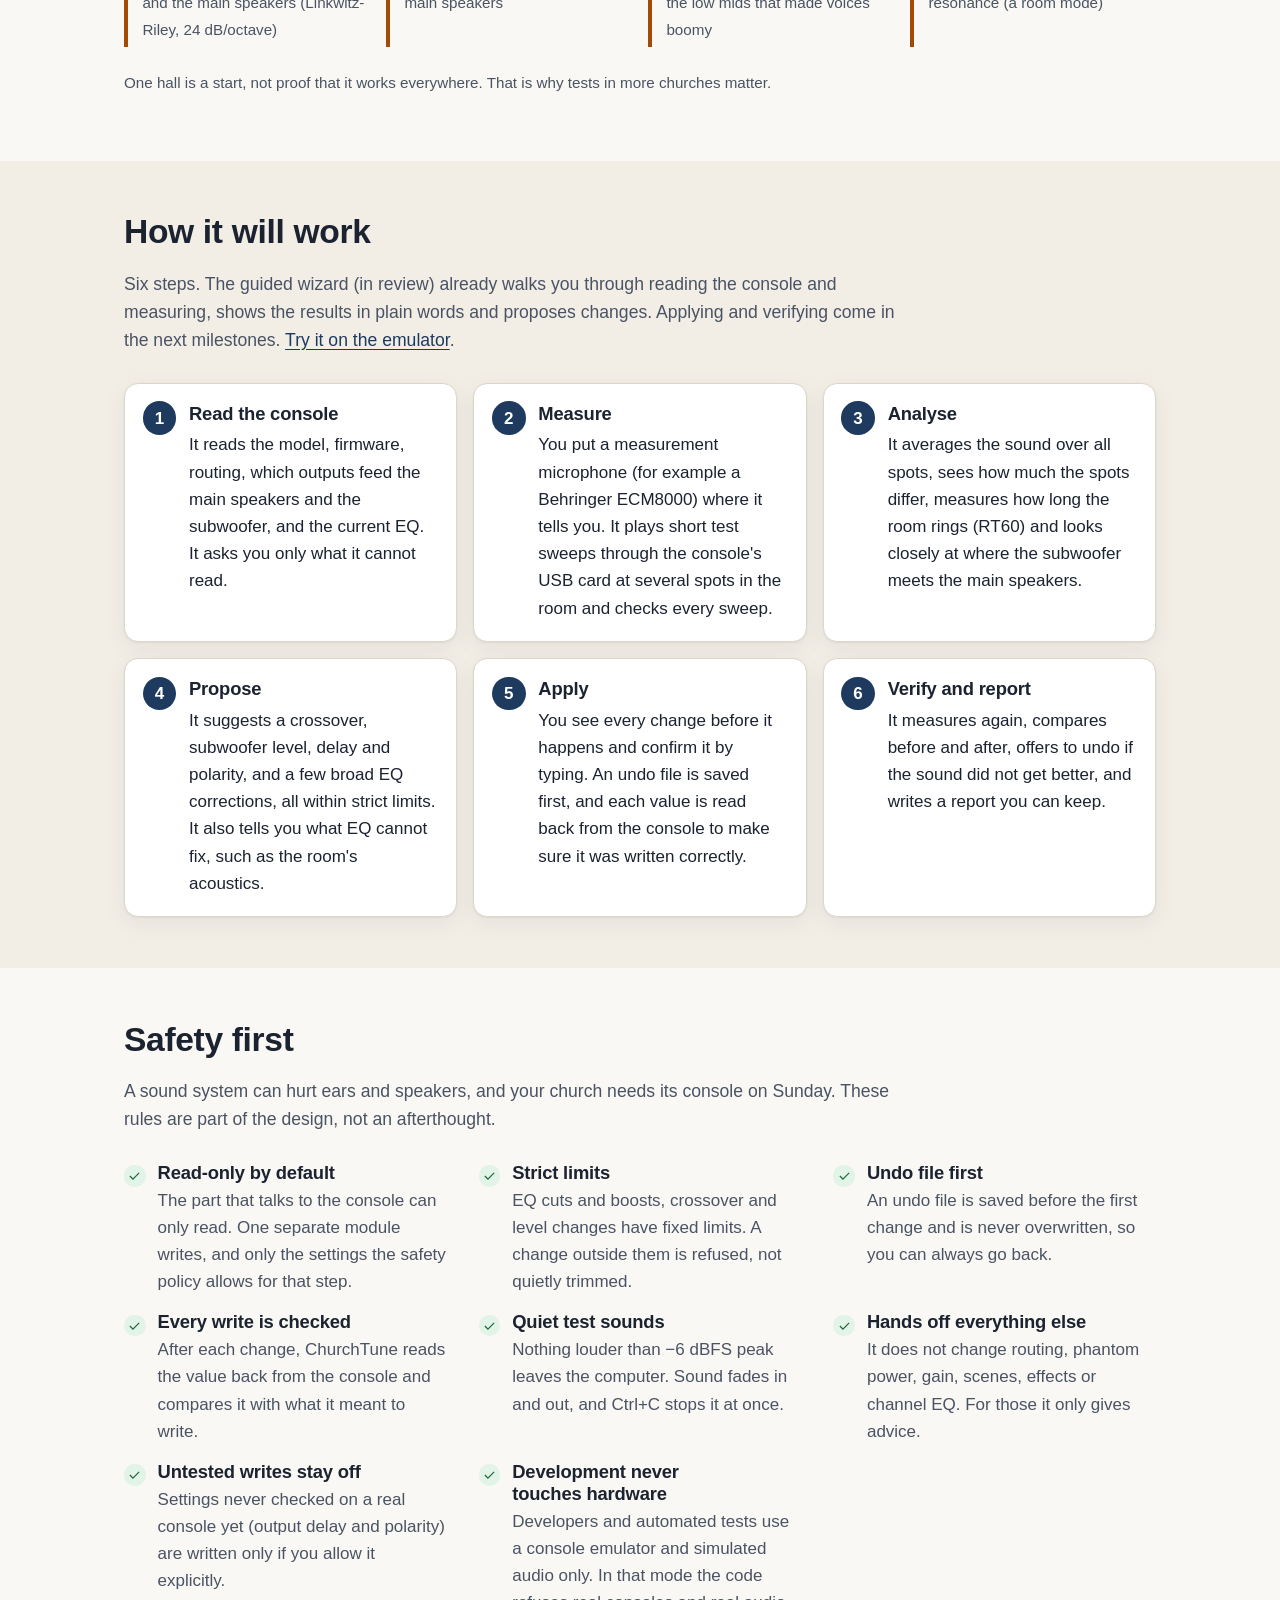
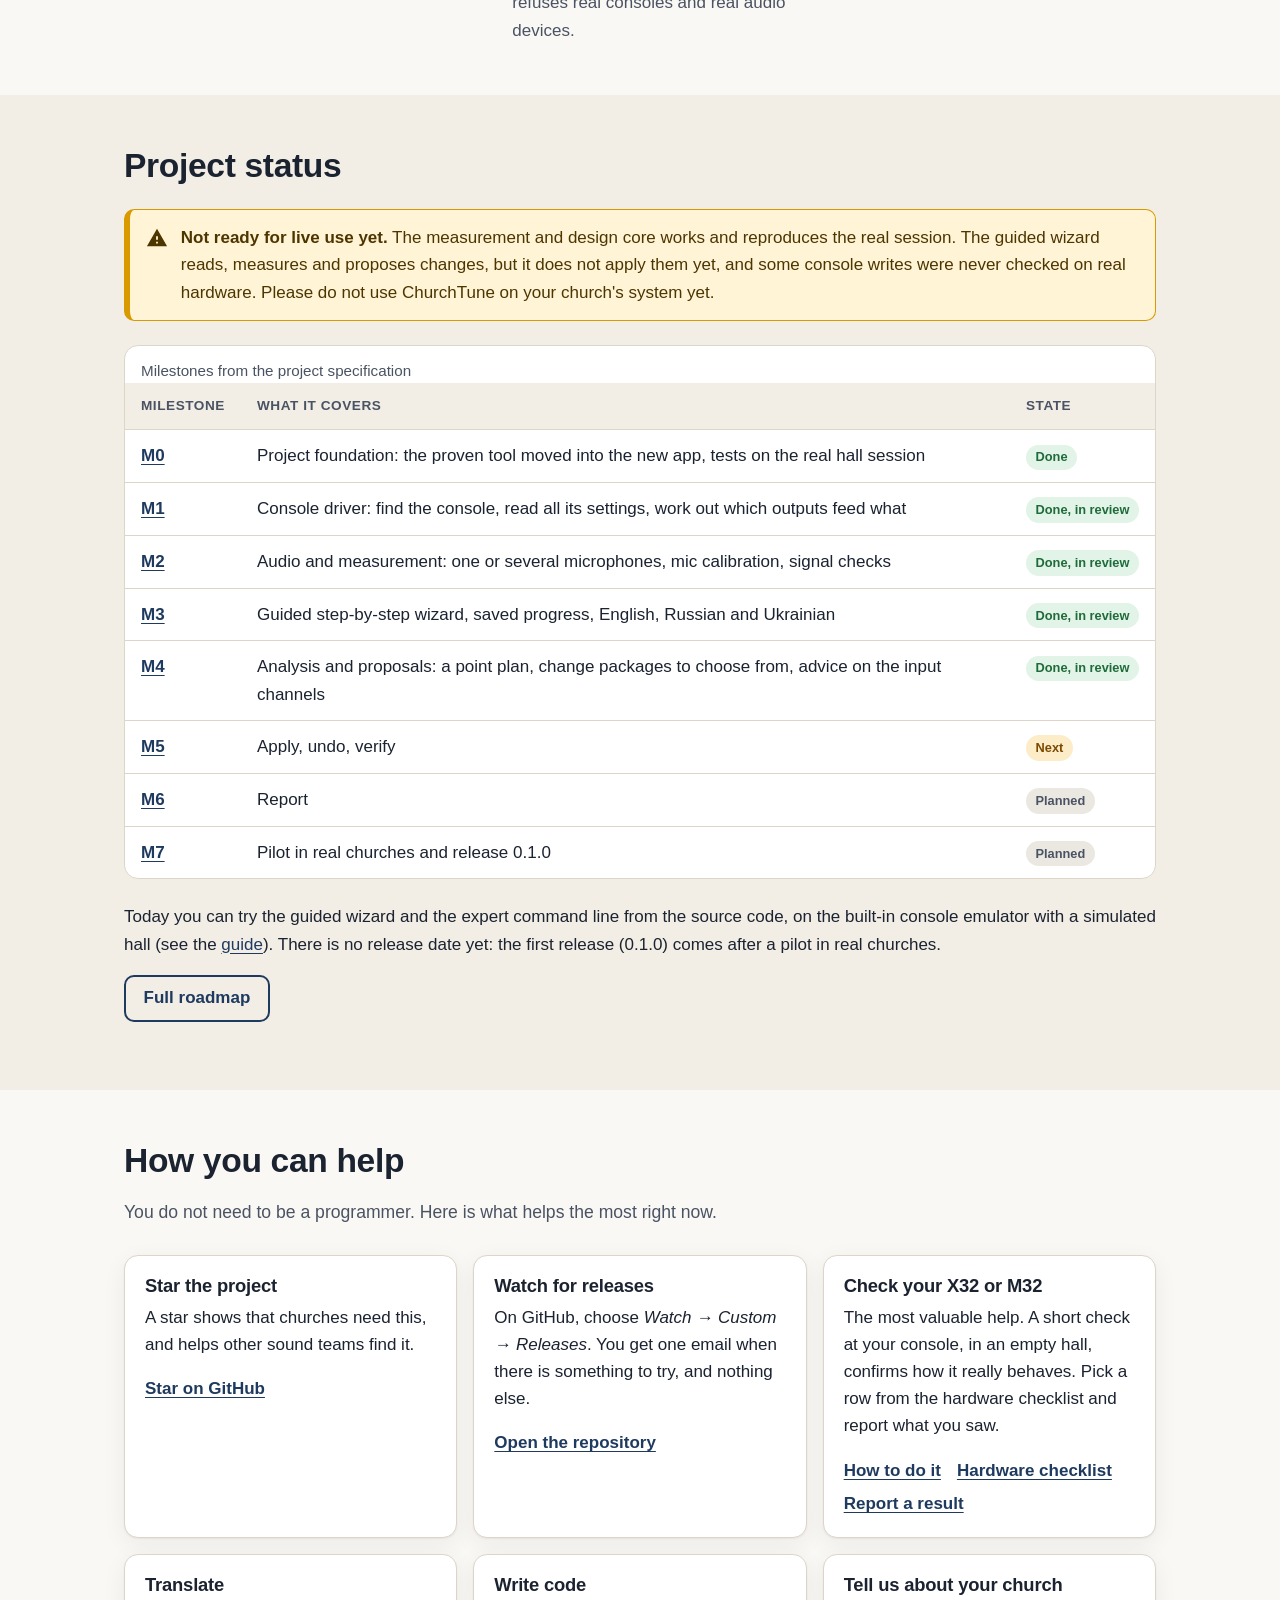
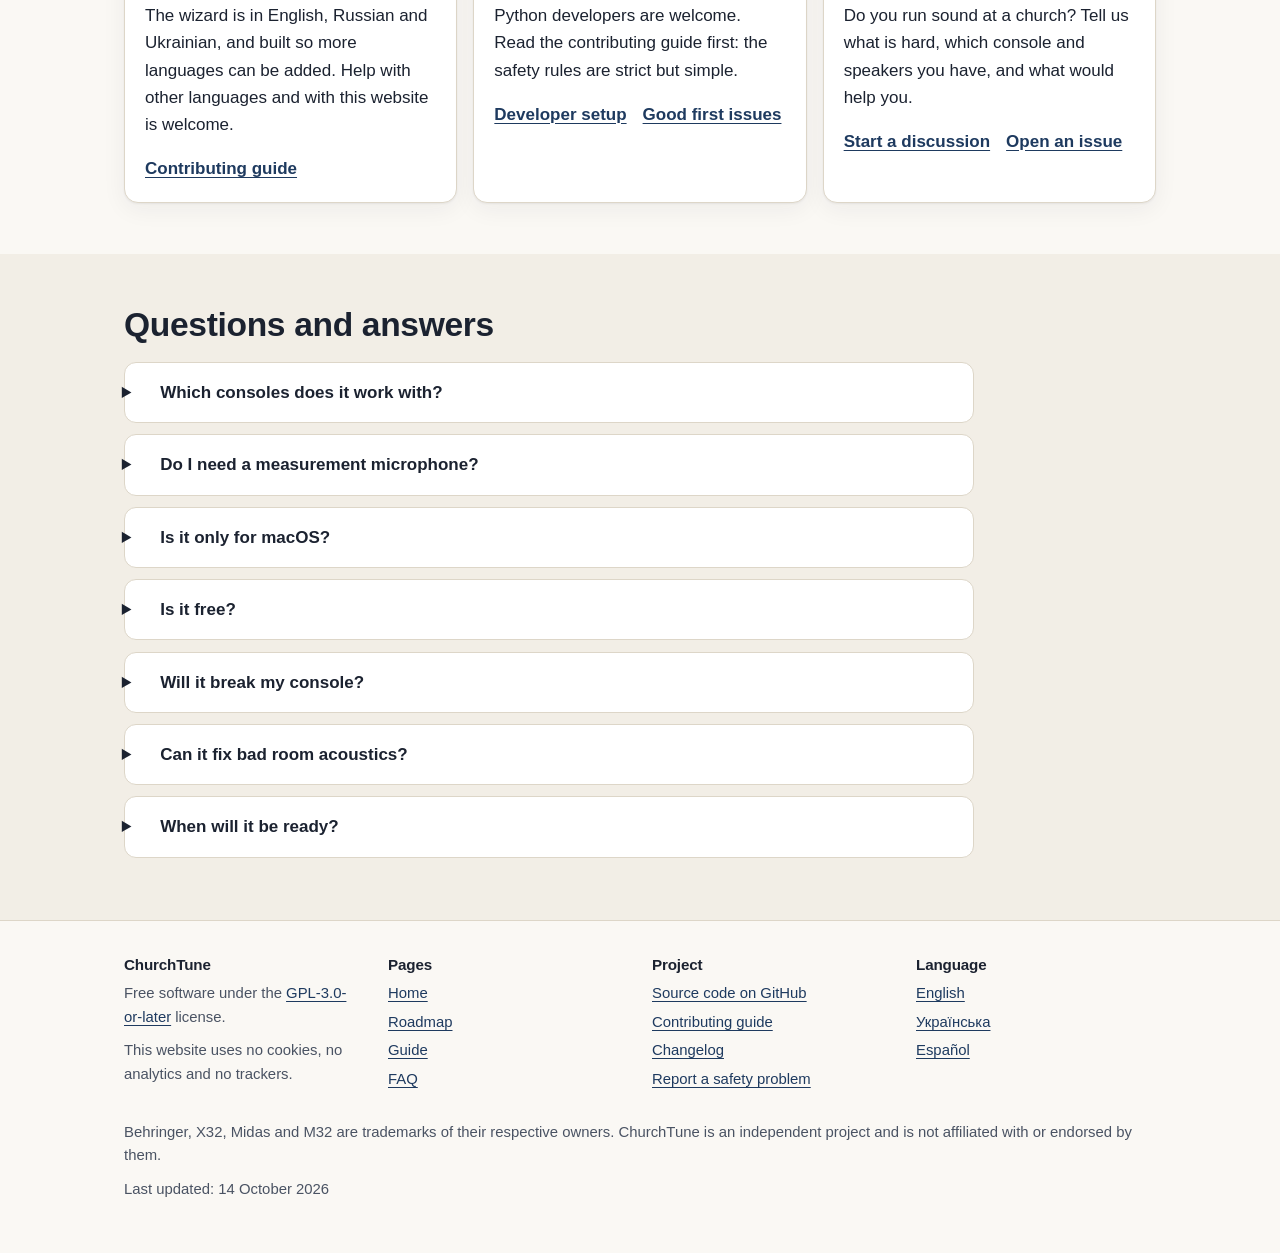
==== commit 177a8895: "docs(site): status and roadmap after M4 Mark M4 (analysis and proposals) as done and in review (PR #" ====
--- a/site/en/index.html
+++ b/site/en/index.html
@@ -52,7 +52,7 @@
 <a class="btn btn-primary" href="https://github.com/mihailShumilov/ChurchAutoTune"><svg viewBox="0 0 24 24" aria-hidden="true"><path d="M12 17.3 18.2 21l-1.6-7 5.4-4.7-7.2-.6L12 2 9.2 8.7 2 9.3 7.4 14l-1.6 7z"/></svg>Star on GitHub</a>
 <a class="btn btn-ghost" href="../en/roadmap/">See the roadmap</a>
 </div>
-<div class="notice" role="note"><svg viewBox="0 0 24 24" aria-hidden="true"><path d="M1 21h22L12 2 1 21zm12-3h-2v-2h2v2zm0-4h-2v-4h2v4z"/></svg><p><strong>In development (pre-alpha).</strong> ChurchTune is not ready for a live system yet. Current state: the guided wizard (M3) is in review; it reads the console and measures, but does not change anything yet. Proposals come next. Star or watch the project to hear when it is ready, and see <a href="../en/roadmap/">where it stands</a>.</p></div>
+<div class="notice" role="note"><svg viewBox="0 0 24 24" aria-hidden="true"><path d="M1 21h22L12 2 1 21zm12-3h-2v-2h2v2zm0-4h-2v-4h2v4z"/></svg><p><strong>In development (pre-alpha).</strong> ChurchTune is not ready for a live system yet. Current state: M4 proposals in review; applying changes next. The guided wizard reads the console, measures and proposes changes, but does not change anything on the console yet. Star or watch the project to hear when it is ready, and see <a href="../en/roadmap/">where it stands</a>.</p></div>
 </div>
 <figure class="figure">
 <svg class="chart" viewBox="0 0 560 300" role="img" aria-labelledby="chart-title chart-desc"><title id="chart-title">Illustration of a frequency response before and after tuning</title><desc id="chart-desc">A drawn example, not a measurement: the dashed curve has a peak in the low bass, a dip where the subwoofer meets the main speakers and a bump in the low mids; the solid curve is smooth and gently sloping.</desc><line class="grid" x1="40.0" y1="34" x2="40.0" y2="264"/><text class="axis-label" x="40.0" y="282" text-anchor="middle">20</text><line class="grid" x1="157.4" y1="34" x2="157.4" y2="264"/><text class="axis-label" x="157.4" y="282" text-anchor="middle">100</text><line class="grid" x1="325.4" y1="34" x2="325.4" y2="264"/><text class="axis-label" x="325.4" y="282" text-anchor="middle">1k</text><line class="grid" x1="493.4" y1="34" x2="493.4" y2="264"/><text class="axis-label" x="493.4" y="282" text-anchor="middle">10k</text><line class="grid" x1="40" y1="264.0" x2="544" y2="264.0"/><line class="grid" x1="40" y1="149.0" x2="544" y2="149.0"/><line class="grid" x1="40" y1="34.0" x2="544" y2="34.0"/><text class="axis-label" x="544" y="282" text-anchor="end">Hz</text><line class="before" x1="40" y1="16" x2="68" y2="16"/><text class="legend legend-before" x="76" y="20">Before</text><line class="after" x1="210" y1="16" x2="238" y2="16"/><text class="legend legend-after" x="246" y="20">After</text><path class="before" d="M40.0,214.0 L43.1,208.0 L46.3,202.0 L49.4,195.9 L52.6,189.8 L55.8,183.7 L58.9,177.3 L62.0,170.7 L65.2,163.7 L68.3,156.2 L71.5,148.0 L74.7,139.6 L77.8,135.4 L80.9,130.2 L84.1,123.8 L87.2,116.6 L90.4,108.8 L93.5,101.1 L96.7,93.9 L99.8,88.1 L103.0,84.2 L106.2,82.7 L109.3,83.8 L112.4,87.7 L115.6,94.0 L118.8,102.4 L121.9,112.3 L125.0,123.3 L128.2,134.9 L131.3,146.9 L134.5,158.8 L137.7,170.6 L140.8,182.0 L143.9,192.7 L147.1,202.6 L150.2,211.1 L153.4,218.0 L156.6,222.7 L159.7,225.1 L162.8,225.1 L166.0,222.6 L169.1,218.0 L172.3,211.7 L175.4,204.2 L178.6,196.1 L181.8,187.9 L184.9,180.2 L188.1,173.1 L191.2,167.0 L194.4,161.8 L197.5,157.6 L200.6,154.3 L203.8,151.6 L206.9,149.4 L210.1,147.4 L213.2,145.6 L216.4,143.7 L219.6,141.7 L222.7,139.4 L225.9,136.8 L229.0,133.8 L232.1,130.4 L235.3,126.7 L238.4,122.5 L241.6,118.1 L244.8,113.6 L247.9,108.9 L251.1,104.3 L254.2,100.0 L257.4,96.0 L260.5,92.6 L263.6,89.9 L266.8,87.9 L269.9,86.9 L273.1,86.8 L276.2,87.6 L279.4,89.4 L282.6,92.0 L285.7,95.3 L288.9,99.1 L292.0,103.5 L295.1,108.0 L298.3,112.7 L301.5,117.4 L304.6,121.9 L307.8,126.2 L310.9,130.2 L314.0,133.8 L317.2,137.0 L320.4,139.8 L323.5,142.3 L326.6,144.4 L329.8,146.3 L333.0,147.9 L336.1,149.3 L339.2,150.5 L342.4,151.6 L345.5,152.7 L348.7,153.7 L351.9,154.7 L355.0,155.7 L358.1,156.7 L361.3,157.8 L364.5,158.8 L367.6,159.8 L370.8,160.9 L373.9,161.9 L377.0,162.9 L380.2,163.9 L383.4,164.8 L386.5,165.6 L389.6,166.4 L392.8,167.0 L396.0,167.5 L399.1,167.9 L402.2,168.1 L405.4,168.2 L408.5,168.1 L411.7,167.9 L414.9,167.5 L418.0,167.0 L421.1,166.4 L424.3,165.7 L427.4,164.9 L430.6,164.0 L433.8,163.1 L436.9,162.1 L440.0,161.0 L443.2,160.0 L446.4,159.0 L449.5,158.0 L452.6,157.1 L455.8,156.2 L459.0,155.3 L462.1,154.5 L465.2,153.8 L468.4,153.1 L471.6,152.5 L474.7,152.0 L477.9,151.5 L481.0,151.1 L484.1,150.7 L487.3,153.1 L490.5,158.2 L493.6,163.3 L496.8,168.5 L499.9,173.7 L503.0,179.0 L506.2,184.3 L509.4,189.6 L512.5,194.9 L515.6,200.2 L518.8,205.5 L522.0,210.9 L525.1,216.2 L528.2,221.6 L531.4,226.9 L534.5,232.3 L537.7,237.6 L540.9,243.0 L544.0,248.4"/><path class="after" d="M40.0,178.1 L43.1,172.6 L46.3,167.0 L49.4,161.4 L52.6,155.8 L55.8,150.3 L58.9,144.7 L62.0,139.1 L65.2,133.5 L68.3,128.0 L71.5,122.4 L74.7,116.8 L77.8,111.2 L80.9,105.9 L84.1,106.3 L87.2,106.7 L90.4,107.1 L93.5,107.5 L96.7,107.9 L99.8,108.3 L103.0,108.7 L106.2,109.1 L109.3,109.6 L112.4,110.1 L115.6,110.7 L118.8,111.3 L121.9,112.1 L125.0,112.9 L128.2,113.9 L131.3,115.1 L134.5,116.4 L137.7,117.9 L140.8,119.5 L143.9,121.1 L147.1,122.7 L150.2,124.2 L153.4,125.5 L156.6,126.5 L159.7,127.2 L162.8,127.6 L166.0,127.6 L169.1,127.3 L172.3,126.7 L175.4,126.0 L178.6,125.2 L181.8,124.3 L184.9,123.6 L188.1,122.9 L191.2,122.4 L194.4,122.0 L197.5,121.8 L200.6,121.7 L203.8,121.7 L206.9,121.8 L210.1,121.9 L213.2,122.0 L216.4,122.2 L219.6,122.3 L222.7,122.4 L225.9,122.5 L229.0,122.5 L232.1,122.5 L235.3,122.4 L238.4,122.3 L241.6,122.2 L244.8,122.0 L247.9,121.8 L251.1,121.7 L254.2,121.5 L257.4,121.4 L260.5,121.4 L263.6,121.5 L266.8,121.6 L269.9,121.9 L273.1,122.3 L276.2,122.8 L279.4,123.4 L282.6,124.1 L285.7,124.9 L288.9,125.7 L292.0,126.7 L295.1,127.6 L298.3,128.6 L301.5,129.5 L304.6,130.5 L307.8,131.4 L310.9,132.3 L314.0,133.1 L317.2,133.9 L320.4,134.6 L323.5,135.2 L326.6,135.9 L329.8,136.4 L333.0,137.0 L336.1,137.5 L339.2,138.0 L342.4,138.4 L345.5,138.9 L348.7,139.3 L351.9,139.7 L355.0,140.1 L358.1,140.5 L361.3,140.9 L364.5,141.3 L367.6,141.7 L370.8,142.1 L373.9,142.5 L377.0,142.9 L380.2,143.3 L383.4,143.7 L386.5,144.1 L389.6,144.5 L392.8,144.9 L396.0,145.3 L399.1,145.7 L402.2,146.1 L405.4,146.5 L408.5,146.9 L411.7,147.3 L414.9,147.7 L418.0,148.0 L421.1,148.4 L424.3,148.8 L427.4,149.2 L430.6,149.6 L433.8,150.0 L436.9,150.4 L440.0,150.8 L443.2,151.2 L446.4,151.6 L449.5,152.0 L452.6,152.4 L455.8,152.8 L459.0,153.2 L462.1,153.6 L465.2,154.0 L468.4,154.4 L471.6,154.7 L474.7,155.1 L477.9,155.5 L481.0,155.9 L484.1,156.3 L487.3,156.7 L490.5,157.1 L493.6,157.5 L496.8,157.9 L499.9,158.3 L503.0,158.7 L506.2,159.1 L509.4,162.5 L512.5,166.4 L515.6,170.4 L518.8,174.4 L522.0,178.4 L525.1,182.3 L528.2,186.3 L531.4,190.3 L534.5,194.3 L537.7,198.2 L540.9,202.2 L544.0,206.2"/></svg>
@@ -79,7 +79,7 @@
 <section class="section section-alt" id="how" aria-labelledby="how-title">
 <div class="wrap">
 <h2 id="how-title">How it will work</h2>
-<p class="section-intro">Six steps. The guided wizard (in review) already walks you through reading the console and measuring, and shows the results in plain words. Proposing, applying and verifying come in the next milestones. <a href="../en/guide/#try-wizard">Try it on the emulator</a>.</p>
+<p class="section-intro">Six steps. The guided wizard (in review) already walks you through reading the console and measuring, shows the results in plain words and proposes changes. Applying and verifying come in the next milestones. <a href="../en/guide/#try-wizard">Try it on the emulator</a>.</p>
 <ol class="steps"><li><h3>Read the console</h3><p>It reads the model, firmware, routing, which outputs feed the main speakers and the subwoofer, and the current EQ. It asks you only what it cannot read.</p></li><li><h3>Measure</h3><p>You put a measurement microphone (for example a Behringer ECM8000) where it tells you. It plays short test sweeps through the console's USB card at several spots in the room and checks every sweep.</p></li><li><h3>Analyse</h3><p>It averages the sound over all spots, sees how much the spots differ, measures how long the room rings (RT60) and looks closely at where the subwoofer meets the main speakers.</p></li><li><h3>Propose</h3><p>It suggests a crossover, subwoofer level, delay and polarity, and a few broad EQ corrections, all within strict limits. It also tells you what EQ cannot fix, such as the room's acoustics.</p></li><li><h3>Apply</h3><p>You see every change before it happens and confirm it by typing. An undo file is saved first, and each value is read back from the console to make sure it was written correctly.</p></li><li><h3>Verify and report</h3><p>It measures again, compares before and after, offers to undo if the sound did not get better, and writes a report you can keep.</p></li></ol>
 </div>
 </section>
@@ -93,11 +93,11 @@
 <section class="section section-alt" id="status" aria-labelledby="status-title">
 <div class="wrap">
 <h2 id="status-title">Project status</h2>
-<div class="notice" role="note"><svg viewBox="0 0 24 24" aria-hidden="true"><path d="M1 21h22L12 2 1 21zm12-3h-2v-2h2v2zm0-4h-2v-4h2v4z"/></svg><p><strong>Not ready for live use yet.</strong> The measurement and design core works and reproduces the real session. The guided wizard reads and measures, but it does not propose or apply changes yet, and some console writes were never checked on real hardware. Please do not use ChurchTune on your church's system yet.</p></div>
+<div class="notice" role="note"><svg viewBox="0 0 24 24" aria-hidden="true"><path d="M1 21h22L12 2 1 21zm12-3h-2v-2h2v2zm0-4h-2v-4h2v4z"/></svg><p><strong>Not ready for live use yet.</strong> The measurement and design core works and reproduces the real session. The guided wizard reads, measures and proposes changes, but it does not apply them yet, and some console writes were never checked on real hardware. Please do not use ChurchTune on your church's system yet.</p></div>
 <div class="table-wrap"><table>
 <caption class="note" style="text-align:left;padding:0.8rem 1rem 0">Milestones from the project specification</caption>
 <thead><tr><th scope="col">Milestone</th><th scope="col">What it covers</th><th scope="col">State</th></tr></thead>
-<tbody><tr><th scope="row"><a href="../en/roadmap/#m0">M0</a></th><td>Project foundation: the proven tool moved into the new app, tests on the real hall session</td><td><span class="badge badge-done">Done</span></td></tr><tr><th scope="row"><a href="../en/roadmap/#m1">M1</a></th><td>Console driver: find the console, read all its settings, work out which outputs feed what</td><td><span class="badge badge-done">Done, in review</span></td></tr><tr><th scope="row"><a href="../en/roadmap/#m2">M2</a></th><td>Audio and measurement: one or several microphones, mic calibration, signal checks</td><td><span class="badge badge-done">Done, in review</span></td></tr><tr><th scope="row"><a href="../en/roadmap/#m3">M3</a></th><td>Guided step-by-step wizard, saved progress, English, Russian and Ukrainian</td><td><span class="badge badge-done">Done, in review</span></td></tr><tr><th scope="row"><a href="../en/roadmap/#m4">M4</a></th><td>Analysis and proposals</td><td><span class="badge badge-progress">Next</span></td></tr><tr><th scope="row"><a href="../en/roadmap/#m5">M5</a></th><td>Apply, undo, verify</td><td><span class="badge badge-planned">Planned</span></td></tr><tr><th scope="row"><a href="../en/roadmap/#m6">M6</a></th><td>Report</td><td><span class="badge badge-planned">Planned</span></td></tr><tr><th scope="row"><a href="../en/roadmap/#m7">M7</a></th><td>Pilot in real churches and release 0.1.0</td><td><span class="badge badge-planned">Planned</span></td></tr></tbody></table></div>
+<tbody><tr><th scope="row"><a href="../en/roadmap/#m0">M0</a></th><td>Project foundation: the proven tool moved into the new app, tests on the real hall session</td><td><span class="badge badge-done">Done</span></td></tr><tr><th scope="row"><a href="../en/roadmap/#m1">M1</a></th><td>Console driver: find the console, read all its settings, work out which outputs feed what</td><td><span class="badge badge-done">Done, in review</span></td></tr><tr><th scope="row"><a href="../en/roadmap/#m2">M2</a></th><td>Audio and measurement: one or several microphones, mic calibration, signal checks</td><td><span class="badge badge-done">Done, in review</span></td></tr><tr><th scope="row"><a href="../en/roadmap/#m3">M3</a></th><td>Guided step-by-step wizard, saved progress, English, Russian and Ukrainian</td><td><span class="badge badge-done">Done, in review</span></td></tr><tr><th scope="row"><a href="../en/roadmap/#m4">M4</a></th><td>Analysis and proposals: a point plan, change packages to choose from, advice on the input channels</td><td><span class="badge badge-done">Done, in review</span></td></tr><tr><th scope="row"><a href="../en/roadmap/#m5">M5</a></th><td>Apply, undo, verify</td><td><span class="badge badge-progress">Next</span></td></tr><tr><th scope="row"><a href="../en/roadmap/#m6">M6</a></th><td>Report</td><td><span class="badge badge-planned">Planned</span></td></tr><tr><th scope="row"><a href="../en/roadmap/#m7">M7</a></th><td>Pilot in real churches and release 0.1.0</td><td><span class="badge badge-planned">Planned</span></td></tr></tbody></table></div>
 <p>Today you can try the guided wizard and the expert command line from the source code, on the built-in console emulator with a simulated hall (see the <a href="../en/guide/#try-wizard">guide</a>). There is no release date yet: the first release (0.1.0) comes after a pilot in real churches.</p>
 <p><a class="btn btn-ghost" href="../en/roadmap/">Full roadmap</a></p>
 </div>
@@ -112,7 +112,7 @@
 <section class="section section-alt" id="faq" aria-labelledby="faq-title">
 <div class="wrap">
 <h2 id="faq-title">Questions and answers</h2>
-<div class="faq"><details><summary>Which consoles does it work with?</summary><div><p>It is being built for the Behringer X32 and Midas M32 family with firmware 4.x and a USB audio card (such as the X-USB card in an X32). So far the method has been used on one X32 Producer. Other models need hardware checks, which is why your reports matter. Other consoles, such as X Air, WING, Allen &amp; Heath or Yamaha, are not part of the first version.</p></div></details><details><summary>Do I need a measurement microphone?</summary><div><p>Yes, for example a Behringer ECM8000, plugged into a console input. One microphone is enough: you move it from spot to spot. ChurchTune can also use several at once, calibrated against each other (so far tested only with simulated microphones). A vocal microphone will not do, because it is not made to hear all frequencies evenly.</p></div></details><details><summary>Is it only for macOS?</summary><div><p>Yes, the app is made for a Mac connected to the console. The core is written so it could run elsewhere, and the automated tests also run on Linux, but Windows and Linux are not supported in the first version.</p></div></details><details><summary>Is it free?</summary><div><p>Yes. It is free and open source under the <a href="https://github.com/mihailShumilov/ChurchAutoTune/blob/main/LICENSE">GPL-3.0-or-later</a> license. No accounts, no subscriptions, no telemetry.</p></div></details><details><summary>Will it break my console?</summary><div><p>It is designed not to. It changes only a few system settings within strict limits, saves an undo file first and checks every value after writing it. It never touches routing, gain, phantom power or scenes. But it is pre-alpha: do not use it on a live system yet, and save a scene on the console before any test.</p></div></details><details><summary>Can it fix bad room acoustics?</summary><div><p>No. EQ can soften some problems, but it cannot remove echo or a long, muddy reverb. ChurchTune measures how long the room rings and tells you plainly what EQ cannot fix.</p></div></details><details><summary>When will it be ready?</summary><div><p>There is no date yet. The guided wizard (M3) is done and in review, but it does not propose or apply changes yet; that comes with M4 and M5. The first release (0.1.0) comes after a pilot in real churches. Follow the <a href="../en/roadmap/">roadmap</a> and watch releases on GitHub.</p></div></details></div>
+<div class="faq"><details><summary>Which consoles does it work with?</summary><div><p>It is being built for the Behringer X32 and Midas M32 family with firmware 4.x and a USB audio card (such as the X-USB card in an X32). So far the method has been used on one X32 Producer. Other models need hardware checks, which is why your reports matter. Other consoles, such as X Air, WING, Allen &amp; Heath or Yamaha, are not part of the first version.</p></div></details><details><summary>Do I need a measurement microphone?</summary><div><p>Yes, for example a Behringer ECM8000, plugged into a console input. One microphone is enough: you move it from spot to spot. ChurchTune can also use several at once, calibrated against each other (so far tested only with simulated microphones). A vocal microphone will not do, because it is not made to hear all frequencies evenly.</p></div></details><details><summary>Is it only for macOS?</summary><div><p>Yes, the app is made for a Mac connected to the console. The core is written so it could run elsewhere, and the automated tests also run on Linux, but Windows and Linux are not supported in the first version.</p></div></details><details><summary>Is it free?</summary><div><p>Yes. It is free and open source under the <a href="https://github.com/mihailShumilov/ChurchAutoTune/blob/main/LICENSE">GPL-3.0-or-later</a> license. No accounts, no subscriptions, no telemetry.</p></div></details><details><summary>Will it break my console?</summary><div><p>It is designed not to. It changes only a few system settings within strict limits, saves an undo file first and checks every value after writing it. It never touches routing, gain, phantom power or scenes. But it is pre-alpha: do not use it on a live system yet, and save a scene on the console before any test.</p></div></details><details><summary>Can it fix bad room acoustics?</summary><div><p>No. EQ can soften some problems, but it cannot remove echo or a long, muddy reverb. ChurchTune measures how long the room rings and tells you plainly what EQ cannot fix.</p></div></details><details><summary>When will it be ready?</summary><div><p>There is no date yet. The guided wizard (M3) and the proposals (M4) are done and in review. The wizard proposes changes but does not apply them yet; that comes with M5. The first release (0.1.0) comes after a pilot in real churches. Follow the <a href="../en/roadmap/">roadmap</a> and watch releases on GitHub.</p></div></details></div>
 </div>
 </section>
 </main>
--- a/site/assets/style.css
+++ b/site/assets/style.css
@@ -166,6 +166,17 @@
   padding: 0;
 }
 
+kbd {
+  font-family: var(--mono);
+  font-size: 0.85em;
+  background: var(--code-bg);
+  border: 1px solid var(--line);
+  border-bottom-width: 2px;
+  border-radius: 5px;
+  padding: 0.05em 0.4em;
+  white-space: nowrap;
+}
+
 .wrap {
   width: 100%;
   max-width: var(--wrap);
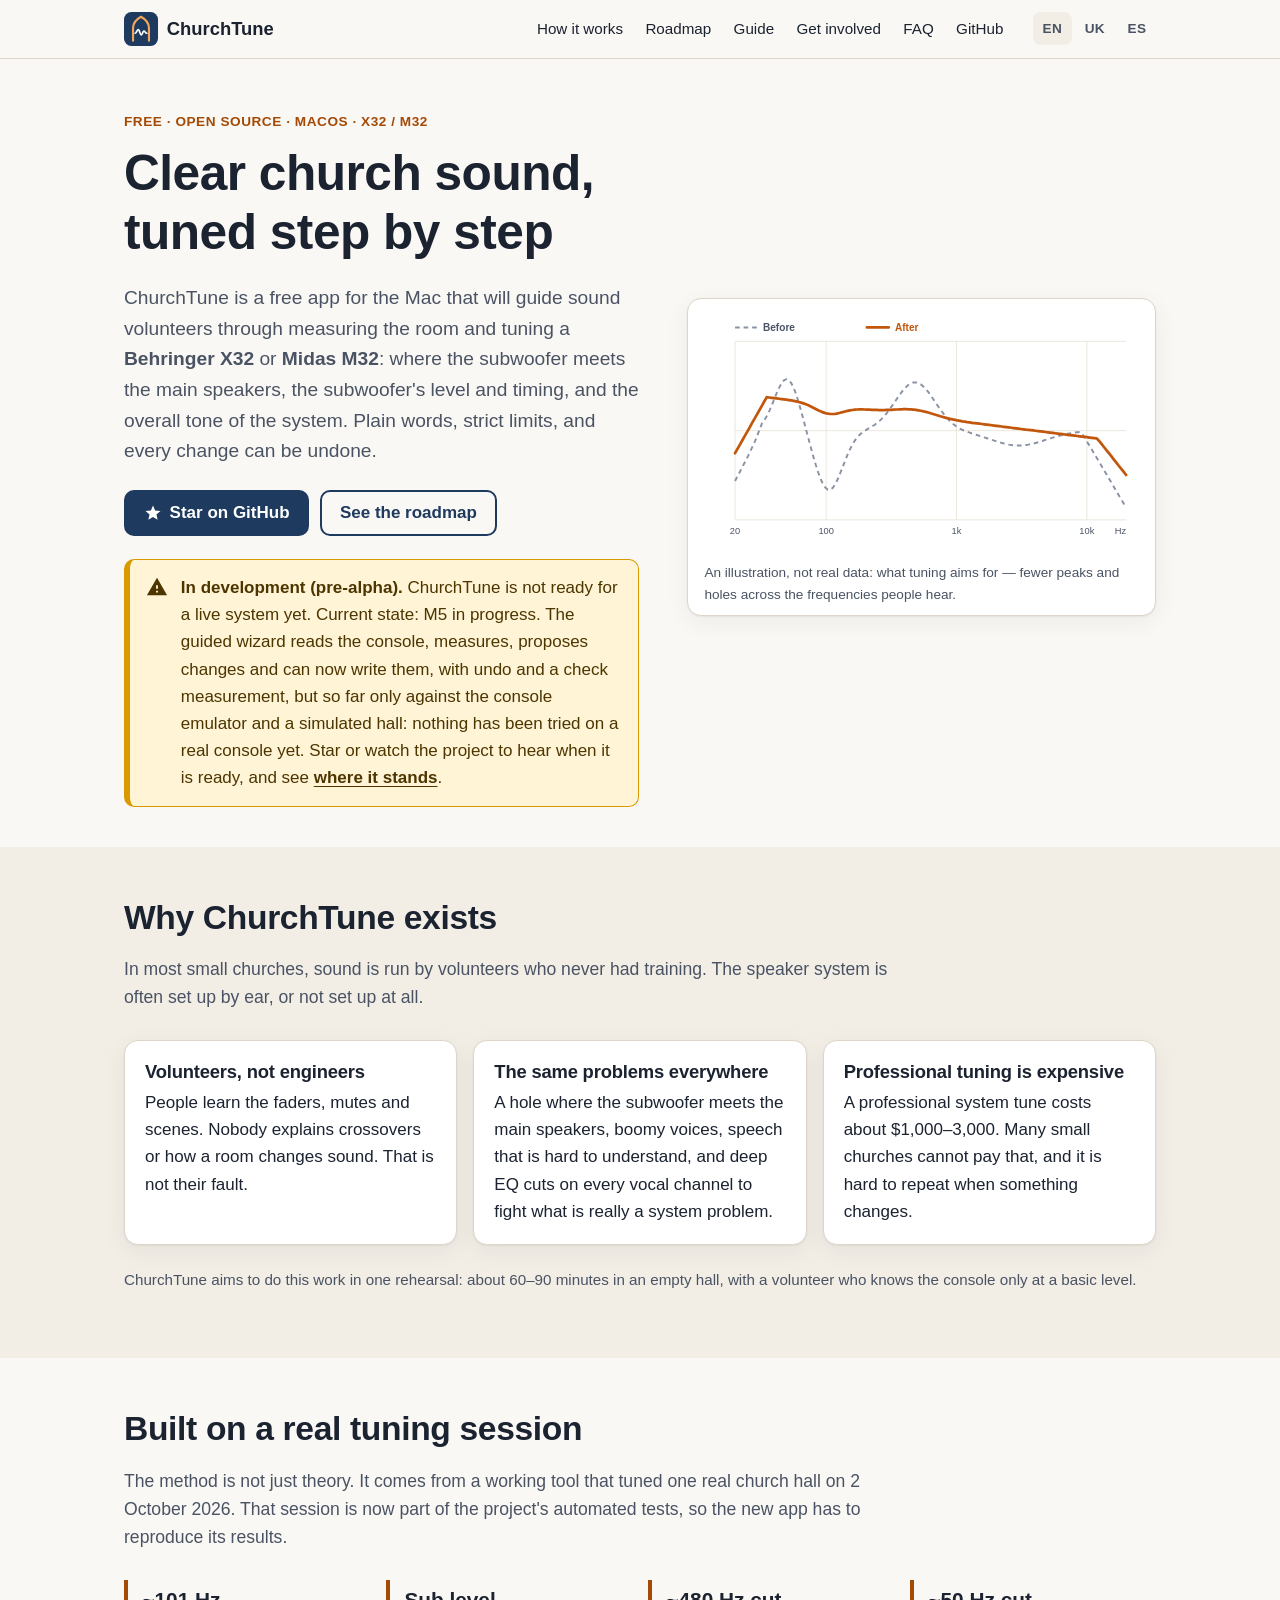
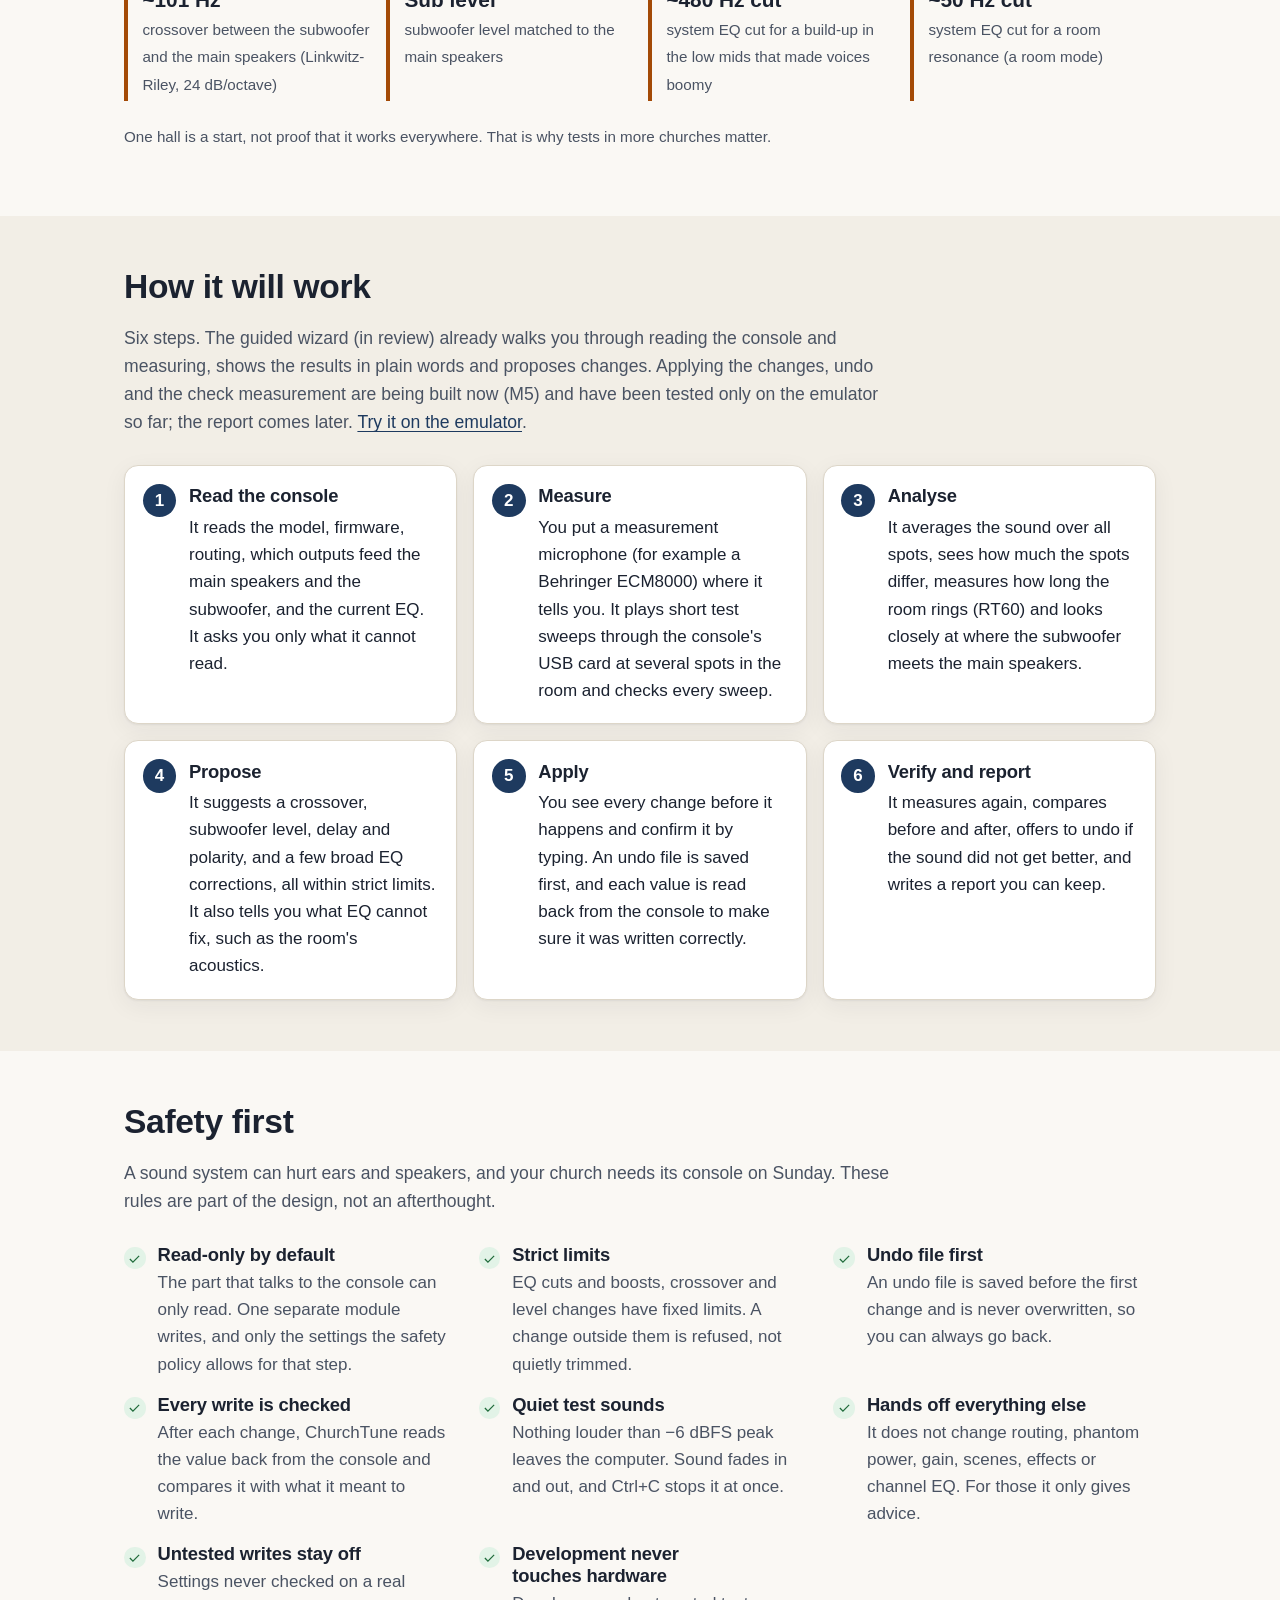
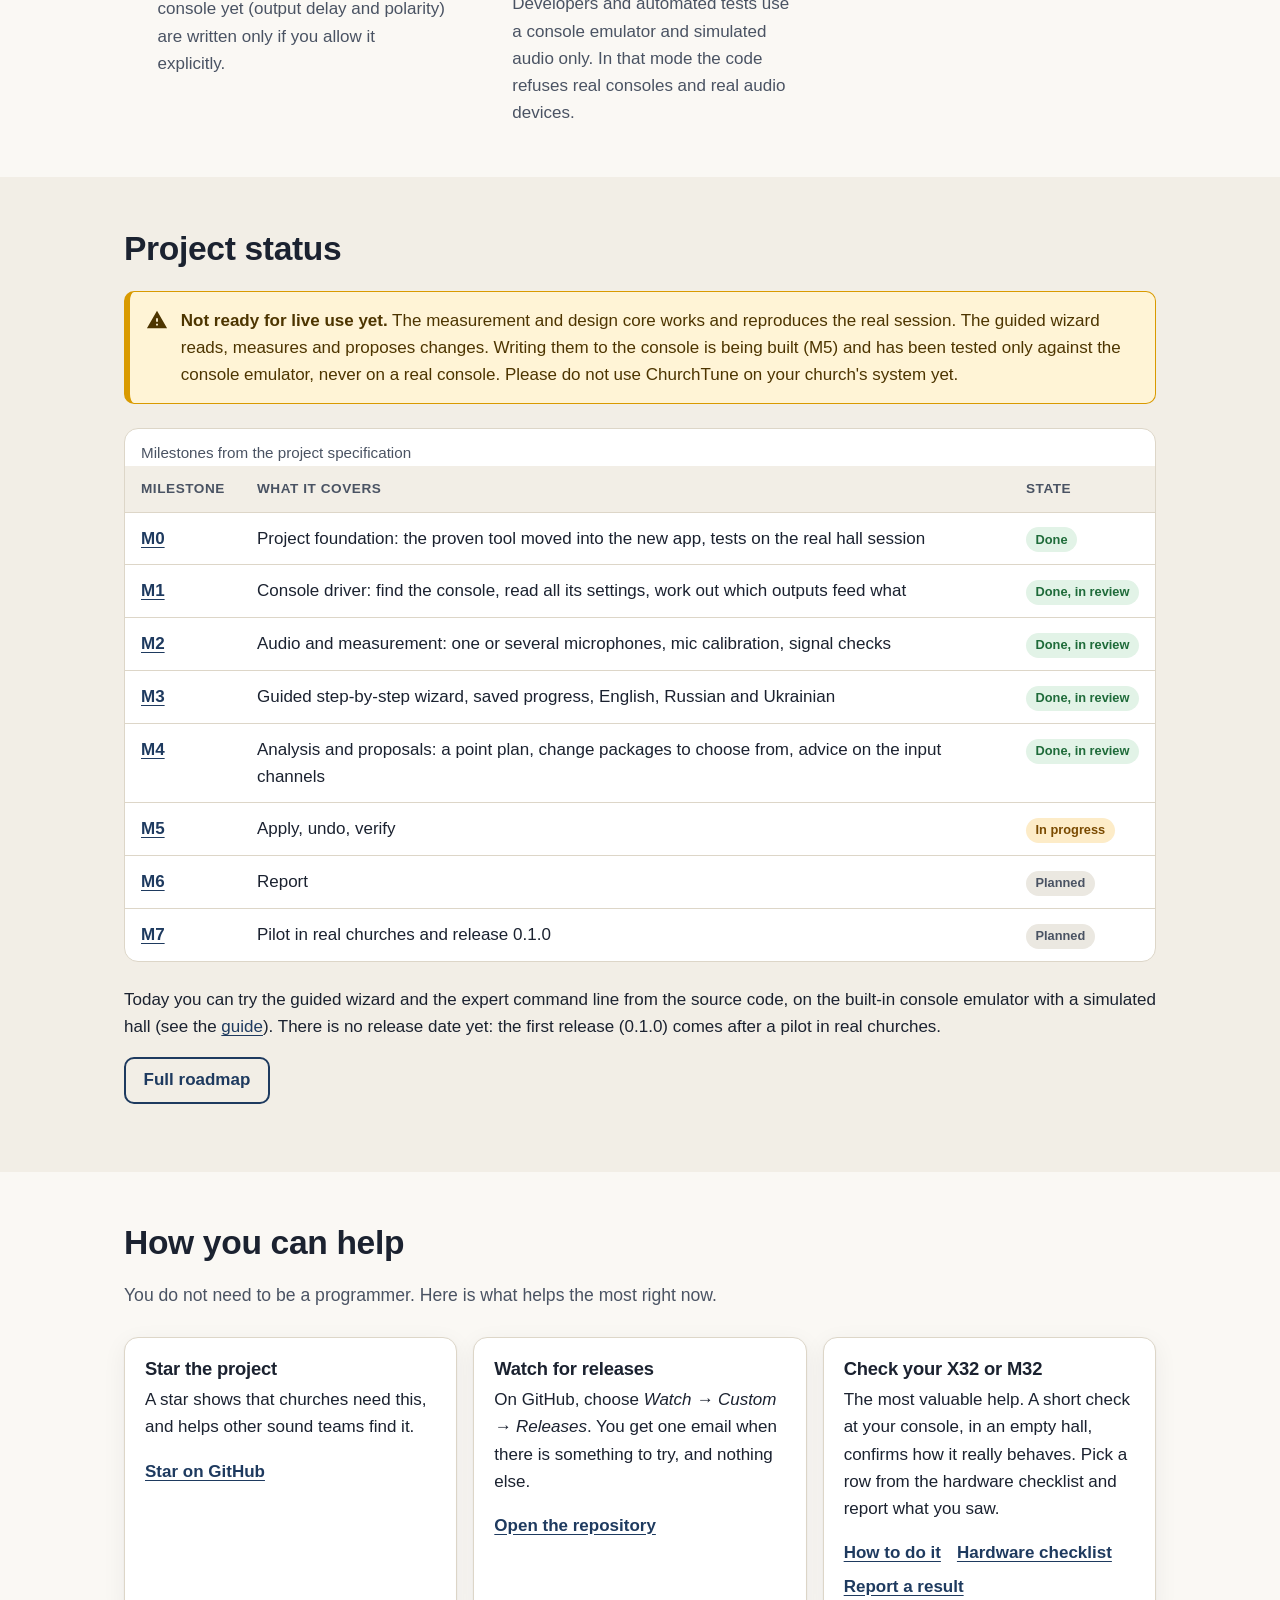
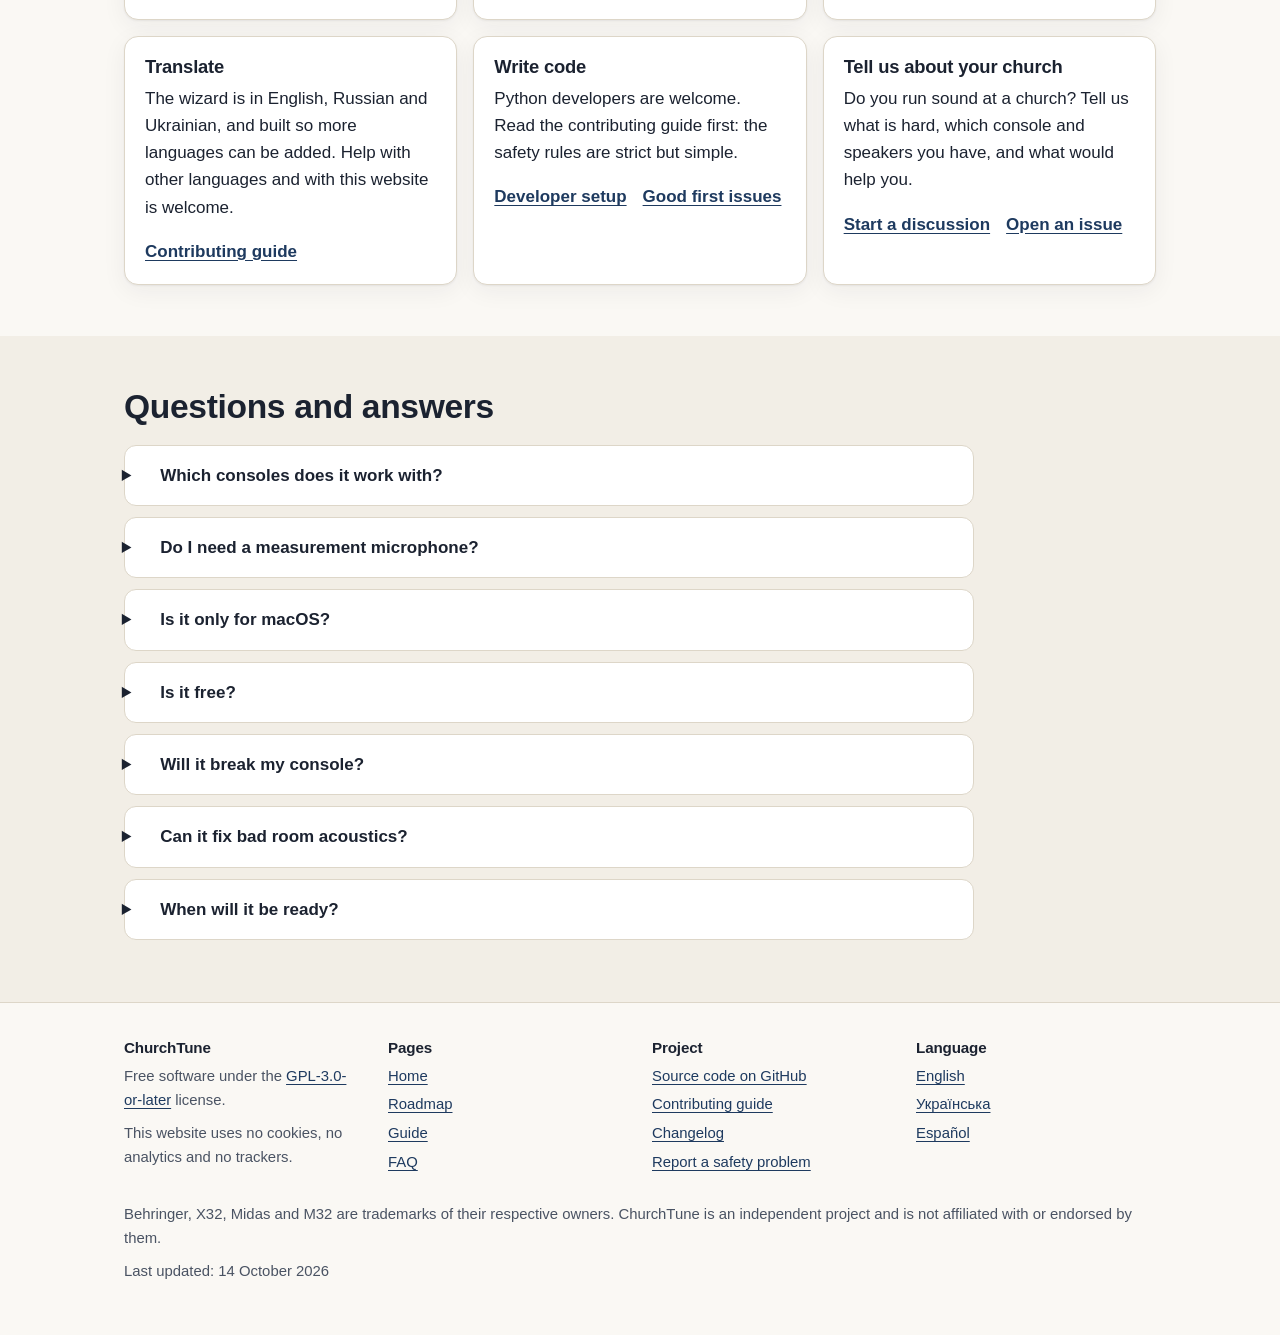
==== commit 7f984949: "docs(site): M5 in progress: applying, undo and the check measurement (emulator only)" ====
--- a/site/en/index.html
+++ b/site/en/index.html
@@ -52,7 +52,7 @@
 <a class="btn btn-primary" href="https://github.com/mihailShumilov/ChurchAutoTune"><svg viewBox="0 0 24 24" aria-hidden="true"><path d="M12 17.3 18.2 21l-1.6-7 5.4-4.7-7.2-.6L12 2 9.2 8.7 2 9.3 7.4 14l-1.6 7z"/></svg>Star on GitHub</a>
 <a class="btn btn-ghost" href="../en/roadmap/">See the roadmap</a>
 </div>
-<div class="notice" role="note"><svg viewBox="0 0 24 24" aria-hidden="true"><path d="M1 21h22L12 2 1 21zm12-3h-2v-2h2v2zm0-4h-2v-4h2v4z"/></svg><p><strong>In development (pre-alpha).</strong> ChurchTune is not ready for a live system yet. Current state: M4 proposals in review; applying changes next. The guided wizard reads the console, measures and proposes changes, but does not change anything on the console yet. Star or watch the project to hear when it is ready, and see <a href="../en/roadmap/">where it stands</a>.</p></div>
+<div class="notice" role="note"><svg viewBox="0 0 24 24" aria-hidden="true"><path d="M1 21h22L12 2 1 21zm12-3h-2v-2h2v2zm0-4h-2v-4h2v4z"/></svg><p><strong>In development (pre-alpha).</strong> ChurchTune is not ready for a live system yet. Current state: M5 in progress. The guided wizard reads the console, measures, proposes changes and can now write them, with undo and a check measurement, but so far only against the console emulator and a simulated hall: nothing has been tried on a real console yet. Star or watch the project to hear when it is ready, and see <a href="../en/roadmap/">where it stands</a>.</p></div>
 </div>
 <figure class="figure">
 <svg class="chart" viewBox="0 0 560 300" role="img" aria-labelledby="chart-title chart-desc"><title id="chart-title">Illustration of a frequency response before and after tuning</title><desc id="chart-desc">A drawn example, not a measurement: the dashed curve has a peak in the low bass, a dip where the subwoofer meets the main speakers and a bump in the low mids; the solid curve is smooth and gently sloping.</desc><line class="grid" x1="40.0" y1="34" x2="40.0" y2="264"/><text class="axis-label" x="40.0" y="282" text-anchor="middle">20</text><line class="grid" x1="157.4" y1="34" x2="157.4" y2="264"/><text class="axis-label" x="157.4" y="282" text-anchor="middle">100</text><line class="grid" x1="325.4" y1="34" x2="325.4" y2="264"/><text class="axis-label" x="325.4" y="282" text-anchor="middle">1k</text><line class="grid" x1="493.4" y1="34" x2="493.4" y2="264"/><text class="axis-label" x="493.4" y="282" text-anchor="middle">10k</text><line class="grid" x1="40" y1="264.0" x2="544" y2="264.0"/><line class="grid" x1="40" y1="149.0" x2="544" y2="149.0"/><line class="grid" x1="40" y1="34.0" x2="544" y2="34.0"/><text class="axis-label" x="544" y="282" text-anchor="end">Hz</text><line class="before" x1="40" y1="16" x2="68" y2="16"/><text class="legend legend-before" x="76" y="20">Before</text><line class="after" x1="210" y1="16" x2="238" y2="16"/><text class="legend legend-after" x="246" y="20">After</text><path class="before" d="M40.0,214.0 L43.1,208.0 L46.3,202.0 L49.4,195.9 L52.6,189.8 L55.8,183.7 L58.9,177.3 L62.0,170.7 L65.2,163.7 L68.3,156.2 L71.5,148.0 L74.7,139.6 L77.8,135.4 L80.9,130.2 L84.1,123.8 L87.2,116.6 L90.4,108.8 L93.5,101.1 L96.7,93.9 L99.8,88.1 L103.0,84.2 L106.2,82.7 L109.3,83.8 L112.4,87.7 L115.6,94.0 L118.8,102.4 L121.9,112.3 L125.0,123.3 L128.2,134.9 L131.3,146.9 L134.5,158.8 L137.7,170.6 L140.8,182.0 L143.9,192.7 L147.1,202.6 L150.2,211.1 L153.4,218.0 L156.6,222.7 L159.7,225.1 L162.8,225.1 L166.0,222.6 L169.1,218.0 L172.3,211.7 L175.4,204.2 L178.6,196.1 L181.8,187.9 L184.9,180.2 L188.1,173.1 L191.2,167.0 L194.4,161.8 L197.5,157.6 L200.6,154.3 L203.8,151.6 L206.9,149.4 L210.1,147.4 L213.2,145.6 L216.4,143.7 L219.6,141.7 L222.7,139.4 L225.9,136.8 L229.0,133.8 L232.1,130.4 L235.3,126.7 L238.4,122.5 L241.6,118.1 L244.8,113.6 L247.9,108.9 L251.1,104.3 L254.2,100.0 L257.4,96.0 L260.5,92.6 L263.6,89.9 L266.8,87.9 L269.9,86.9 L273.1,86.8 L276.2,87.6 L279.4,89.4 L282.6,92.0 L285.7,95.3 L288.9,99.1 L292.0,103.5 L295.1,108.0 L298.3,112.7 L301.5,117.4 L304.6,121.9 L307.8,126.2 L310.9,130.2 L314.0,133.8 L317.2,137.0 L320.4,139.8 L323.5,142.3 L326.6,144.4 L329.8,146.3 L333.0,147.9 L336.1,149.3 L339.2,150.5 L342.4,151.6 L345.5,152.7 L348.7,153.7 L351.9,154.7 L355.0,155.7 L358.1,156.7 L361.3,157.8 L364.5,158.8 L367.6,159.8 L370.8,160.9 L373.9,161.9 L377.0,162.9 L380.2,163.9 L383.4,164.8 L386.5,165.6 L389.6,166.4 L392.8,167.0 L396.0,167.5 L399.1,167.9 L402.2,168.1 L405.4,168.2 L408.5,168.1 L411.7,167.9 L414.9,167.5 L418.0,167.0 L421.1,166.4 L424.3,165.7 L427.4,164.9 L430.6,164.0 L433.8,163.1 L436.9,162.1 L440.0,161.0 L443.2,160.0 L446.4,159.0 L449.5,158.0 L452.6,157.1 L455.8,156.2 L459.0,155.3 L462.1,154.5 L465.2,153.8 L468.4,153.1 L471.6,152.5 L474.7,152.0 L477.9,151.5 L481.0,151.1 L484.1,150.7 L487.3,153.1 L490.5,158.2 L493.6,163.3 L496.8,168.5 L499.9,173.7 L503.0,179.0 L506.2,184.3 L509.4,189.6 L512.5,194.9 L515.6,200.2 L518.8,205.5 L522.0,210.9 L525.1,216.2 L528.2,221.6 L531.4,226.9 L534.5,232.3 L537.7,237.6 L540.9,243.0 L544.0,248.4"/><path class="after" d="M40.0,178.1 L43.1,172.6 L46.3,167.0 L49.4,161.4 L52.6,155.8 L55.8,150.3 L58.9,144.7 L62.0,139.1 L65.2,133.5 L68.3,128.0 L71.5,122.4 L74.7,116.8 L77.8,111.2 L80.9,105.9 L84.1,106.3 L87.2,106.7 L90.4,107.1 L93.5,107.5 L96.7,107.9 L99.8,108.3 L103.0,108.7 L106.2,109.1 L109.3,109.6 L112.4,110.1 L115.6,110.7 L118.8,111.3 L121.9,112.1 L125.0,112.9 L128.2,113.9 L131.3,115.1 L134.5,116.4 L137.7,117.9 L140.8,119.5 L143.9,121.1 L147.1,122.7 L150.2,124.2 L153.4,125.5 L156.6,126.5 L159.7,127.2 L162.8,127.6 L166.0,127.6 L169.1,127.3 L172.3,126.7 L175.4,126.0 L178.6,125.2 L181.8,124.3 L184.9,123.6 L188.1,122.9 L191.2,122.4 L194.4,122.0 L197.5,121.8 L200.6,121.7 L203.8,121.7 L206.9,121.8 L210.1,121.9 L213.2,122.0 L216.4,122.2 L219.6,122.3 L222.7,122.4 L225.9,122.5 L229.0,122.5 L232.1,122.5 L235.3,122.4 L238.4,122.3 L241.6,122.2 L244.8,122.0 L247.9,121.8 L251.1,121.7 L254.2,121.5 L257.4,121.4 L260.5,121.4 L263.6,121.5 L266.8,121.6 L269.9,121.9 L273.1,122.3 L276.2,122.8 L279.4,123.4 L282.6,124.1 L285.7,124.9 L288.9,125.7 L292.0,126.7 L295.1,127.6 L298.3,128.6 L301.5,129.5 L304.6,130.5 L307.8,131.4 L310.9,132.3 L314.0,133.1 L317.2,133.9 L320.4,134.6 L323.5,135.2 L326.6,135.9 L329.8,136.4 L333.0,137.0 L336.1,137.5 L339.2,138.0 L342.4,138.4 L345.5,138.9 L348.7,139.3 L351.9,139.7 L355.0,140.1 L358.1,140.5 L361.3,140.9 L364.5,141.3 L367.6,141.7 L370.8,142.1 L373.9,142.5 L377.0,142.9 L380.2,143.3 L383.4,143.7 L386.5,144.1 L389.6,144.5 L392.8,144.9 L396.0,145.3 L399.1,145.7 L402.2,146.1 L405.4,146.5 L408.5,146.9 L411.7,147.3 L414.9,147.7 L418.0,148.0 L421.1,148.4 L424.3,148.8 L427.4,149.2 L430.6,149.6 L433.8,150.0 L436.9,150.4 L440.0,150.8 L443.2,151.2 L446.4,151.6 L449.5,152.0 L452.6,152.4 L455.8,152.8 L459.0,153.2 L462.1,153.6 L465.2,154.0 L468.4,154.4 L471.6,154.7 L474.7,155.1 L477.9,155.5 L481.0,155.9 L484.1,156.3 L487.3,156.7 L490.5,157.1 L493.6,157.5 L496.8,157.9 L499.9,158.3 L503.0,158.7 L506.2,159.1 L509.4,162.5 L512.5,166.4 L515.6,170.4 L518.8,174.4 L522.0,178.4 L525.1,182.3 L528.2,186.3 L531.4,190.3 L534.5,194.3 L537.7,198.2 L540.9,202.2 L544.0,206.2"/></svg>
@@ -79,7 +79,7 @@
 <section class="section section-alt" id="how" aria-labelledby="how-title">
 <div class="wrap">
 <h2 id="how-title">How it will work</h2>
-<p class="section-intro">Six steps. The guided wizard (in review) already walks you through reading the console and measuring, shows the results in plain words and proposes changes. Applying and verifying come in the next milestones. <a href="../en/guide/#try-wizard">Try it on the emulator</a>.</p>
+<p class="section-intro">Six steps. The guided wizard (in review) already walks you through reading the console and measuring, shows the results in plain words and proposes changes. Applying the changes, undo and the check measurement are being built now (M5) and have been tested only on the emulator so far; the report comes later. <a href="../en/guide/#try-wizard">Try it on the emulator</a>.</p>
 <ol class="steps"><li><h3>Read the console</h3><p>It reads the model, firmware, routing, which outputs feed the main speakers and the subwoofer, and the current EQ. It asks you only what it cannot read.</p></li><li><h3>Measure</h3><p>You put a measurement microphone (for example a Behringer ECM8000) where it tells you. It plays short test sweeps through the console's USB card at several spots in the room and checks every sweep.</p></li><li><h3>Analyse</h3><p>It averages the sound over all spots, sees how much the spots differ, measures how long the room rings (RT60) and looks closely at where the subwoofer meets the main speakers.</p></li><li><h3>Propose</h3><p>It suggests a crossover, subwoofer level, delay and polarity, and a few broad EQ corrections, all within strict limits. It also tells you what EQ cannot fix, such as the room's acoustics.</p></li><li><h3>Apply</h3><p>You see every change before it happens and confirm it by typing. An undo file is saved first, and each value is read back from the console to make sure it was written correctly.</p></li><li><h3>Verify and report</h3><p>It measures again, compares before and after, offers to undo if the sound did not get better, and writes a report you can keep.</p></li></ol>
 </div>
 </section>
@@ -93,11 +93,11 @@
 <section class="section section-alt" id="status" aria-labelledby="status-title">
 <div class="wrap">
 <h2 id="status-title">Project status</h2>
-<div class="notice" role="note"><svg viewBox="0 0 24 24" aria-hidden="true"><path d="M1 21h22L12 2 1 21zm12-3h-2v-2h2v2zm0-4h-2v-4h2v4z"/></svg><p><strong>Not ready for live use yet.</strong> The measurement and design core works and reproduces the real session. The guided wizard reads, measures and proposes changes, but it does not apply them yet, and some console writes were never checked on real hardware. Please do not use ChurchTune on your church's system yet.</p></div>
+<div class="notice" role="note"><svg viewBox="0 0 24 24" aria-hidden="true"><path d="M1 21h22L12 2 1 21zm12-3h-2v-2h2v2zm0-4h-2v-4h2v4z"/></svg><p><strong>Not ready for live use yet.</strong> The measurement and design core works and reproduces the real session. The guided wizard reads, measures and proposes changes. Writing them to the console is being built (M5) and has been tested only against the console emulator, never on a real console. Please do not use ChurchTune on your church's system yet.</p></div>
 <div class="table-wrap"><table>
 <caption class="note" style="text-align:left;padding:0.8rem 1rem 0">Milestones from the project specification</caption>
 <thead><tr><th scope="col">Milestone</th><th scope="col">What it covers</th><th scope="col">State</th></tr></thead>
-<tbody><tr><th scope="row"><a href="../en/roadmap/#m0">M0</a></th><td>Project foundation: the proven tool moved into the new app, tests on the real hall session</td><td><span class="badge badge-done">Done</span></td></tr><tr><th scope="row"><a href="../en/roadmap/#m1">M1</a></th><td>Console driver: find the console, read all its settings, work out which outputs feed what</td><td><span class="badge badge-done">Done, in review</span></td></tr><tr><th scope="row"><a href="../en/roadmap/#m2">M2</a></th><td>Audio and measurement: one or several microphones, mic calibration, signal checks</td><td><span class="badge badge-done">Done, in review</span></td></tr><tr><th scope="row"><a href="../en/roadmap/#m3">M3</a></th><td>Guided step-by-step wizard, saved progress, English, Russian and Ukrainian</td><td><span class="badge badge-done">Done, in review</span></td></tr><tr><th scope="row"><a href="../en/roadmap/#m4">M4</a></th><td>Analysis and proposals: a point plan, change packages to choose from, advice on the input channels</td><td><span class="badge badge-done">Done, in review</span></td></tr><tr><th scope="row"><a href="../en/roadmap/#m5">M5</a></th><td>Apply, undo, verify</td><td><span class="badge badge-progress">Next</span></td></tr><tr><th scope="row"><a href="../en/roadmap/#m6">M6</a></th><td>Report</td><td><span class="badge badge-planned">Planned</span></td></tr><tr><th scope="row"><a href="../en/roadmap/#m7">M7</a></th><td>Pilot in real churches and release 0.1.0</td><td><span class="badge badge-planned">Planned</span></td></tr></tbody></table></div>
+<tbody><tr><th scope="row"><a href="../en/roadmap/#m0">M0</a></th><td>Project foundation: the proven tool moved into the new app, tests on the real hall session</td><td><span class="badge badge-done">Done</span></td></tr><tr><th scope="row"><a href="../en/roadmap/#m1">M1</a></th><td>Console driver: find the console, read all its settings, work out which outputs feed what</td><td><span class="badge badge-done">Done, in review</span></td></tr><tr><th scope="row"><a href="../en/roadmap/#m2">M2</a></th><td>Audio and measurement: one or several microphones, mic calibration, signal checks</td><td><span class="badge badge-done">Done, in review</span></td></tr><tr><th scope="row"><a href="../en/roadmap/#m3">M3</a></th><td>Guided step-by-step wizard, saved progress, English, Russian and Ukrainian</td><td><span class="badge badge-done">Done, in review</span></td></tr><tr><th scope="row"><a href="../en/roadmap/#m4">M4</a></th><td>Analysis and proposals: a point plan, change packages to choose from, advice on the input channels</td><td><span class="badge badge-done">Done, in review</span></td></tr><tr><th scope="row"><a href="../en/roadmap/#m5">M5</a></th><td>Apply, undo, verify</td><td><span class="badge badge-progress">In progress</span></td></tr><tr><th scope="row"><a href="../en/roadmap/#m6">M6</a></th><td>Report</td><td><span class="badge badge-planned">Planned</span></td></tr><tr><th scope="row"><a href="../en/roadmap/#m7">M7</a></th><td>Pilot in real churches and release 0.1.0</td><td><span class="badge badge-planned">Planned</span></td></tr></tbody></table></div>
 <p>Today you can try the guided wizard and the expert command line from the source code, on the built-in console emulator with a simulated hall (see the <a href="../en/guide/#try-wizard">guide</a>). There is no release date yet: the first release (0.1.0) comes after a pilot in real churches.</p>
 <p><a class="btn btn-ghost" href="../en/roadmap/">Full roadmap</a></p>
 </div>
@@ -112,7 +112,7 @@
 <section class="section section-alt" id="faq" aria-labelledby="faq-title">
 <div class="wrap">
 <h2 id="faq-title">Questions and answers</h2>
-<div class="faq"><details><summary>Which consoles does it work with?</summary><div><p>It is being built for the Behringer X32 and Midas M32 family with firmware 4.x and a USB audio card (such as the X-USB card in an X32). So far the method has been used on one X32 Producer. Other models need hardware checks, which is why your reports matter. Other consoles, such as X Air, WING, Allen &amp; Heath or Yamaha, are not part of the first version.</p></div></details><details><summary>Do I need a measurement microphone?</summary><div><p>Yes, for example a Behringer ECM8000, plugged into a console input. One microphone is enough: you move it from spot to spot. ChurchTune can also use several at once, calibrated against each other (so far tested only with simulated microphones). A vocal microphone will not do, because it is not made to hear all frequencies evenly.</p></div></details><details><summary>Is it only for macOS?</summary><div><p>Yes, the app is made for a Mac connected to the console. The core is written so it could run elsewhere, and the automated tests also run on Linux, but Windows and Linux are not supported in the first version.</p></div></details><details><summary>Is it free?</summary><div><p>Yes. It is free and open source under the <a href="https://github.com/mihailShumilov/ChurchAutoTune/blob/main/LICENSE">GPL-3.0-or-later</a> license. No accounts, no subscriptions, no telemetry.</p></div></details><details><summary>Will it break my console?</summary><div><p>It is designed not to. It changes only a few system settings within strict limits, saves an undo file first and checks every value after writing it. It never touches routing, gain, phantom power or scenes. But it is pre-alpha: do not use it on a live system yet, and save a scene on the console before any test.</p></div></details><details><summary>Can it fix bad room acoustics?</summary><div><p>No. EQ can soften some problems, but it cannot remove echo or a long, muddy reverb. ChurchTune measures how long the room rings and tells you plainly what EQ cannot fix.</p></div></details><details><summary>When will it be ready?</summary><div><p>There is no date yet. The guided wizard (M3) and the proposals (M4) are done and in review. The wizard proposes changes but does not apply them yet; that comes with M5. The first release (0.1.0) comes after a pilot in real churches. Follow the <a href="../en/roadmap/">roadmap</a> and watch releases on GitHub.</p></div></details></div>
+<div class="faq"><details><summary>Which consoles does it work with?</summary><div><p>It is being built for the Behringer X32 and Midas M32 family with firmware 4.x and a USB audio card (such as the X-USB card in an X32). So far the method has been used on one X32 Producer. Other models need hardware checks, which is why your reports matter. Other consoles, such as X Air, WING, Allen &amp; Heath or Yamaha, are not part of the first version.</p></div></details><details><summary>Do I need a measurement microphone?</summary><div><p>Yes, for example a Behringer ECM8000, plugged into a console input. One microphone is enough: you move it from spot to spot. ChurchTune can also use several at once, calibrated against each other (so far tested only with simulated microphones). A vocal microphone will not do, because it is not made to hear all frequencies evenly.</p></div></details><details><summary>Is it only for macOS?</summary><div><p>Yes, the app is made for a Mac connected to the console. The core is written so it could run elsewhere, and the automated tests also run on Linux, but Windows and Linux are not supported in the first version.</p></div></details><details><summary>Is it free?</summary><div><p>Yes. It is free and open source under the <a href="https://github.com/mihailShumilov/ChurchAutoTune/blob/main/LICENSE">GPL-3.0-or-later</a> license. No accounts, no subscriptions, no telemetry.</p></div></details><details><summary>Will it break my console?</summary><div><p>It is designed not to. It changes only a few system settings within strict limits, saves an undo file first and checks every value after writing it. It never touches routing, gain, phantom power or scenes. But it is pre-alpha: do not use it on a live system yet, and save a scene on the console before any test.</p></div></details><details><summary>Can it fix bad room acoustics?</summary><div><p>No. EQ can soften some problems, but it cannot remove echo or a long, muddy reverb. ChurchTune measures how long the room rings and tells you plainly what EQ cannot fix.</p></div></details><details><summary>When will it be ready?</summary><div><p>There is no date yet. The guided wizard (M3) and the proposals (M4) are done and in review. Applying the changes, undo and the check measurement (M5) are in progress and have not been tried on a real console yet. The first release (0.1.0) comes after a pilot in real churches. Follow the <a href="../en/roadmap/">roadmap</a> and watch releases on GitHub.</p></div></details></div>
 </div>
 </section>
 </main>
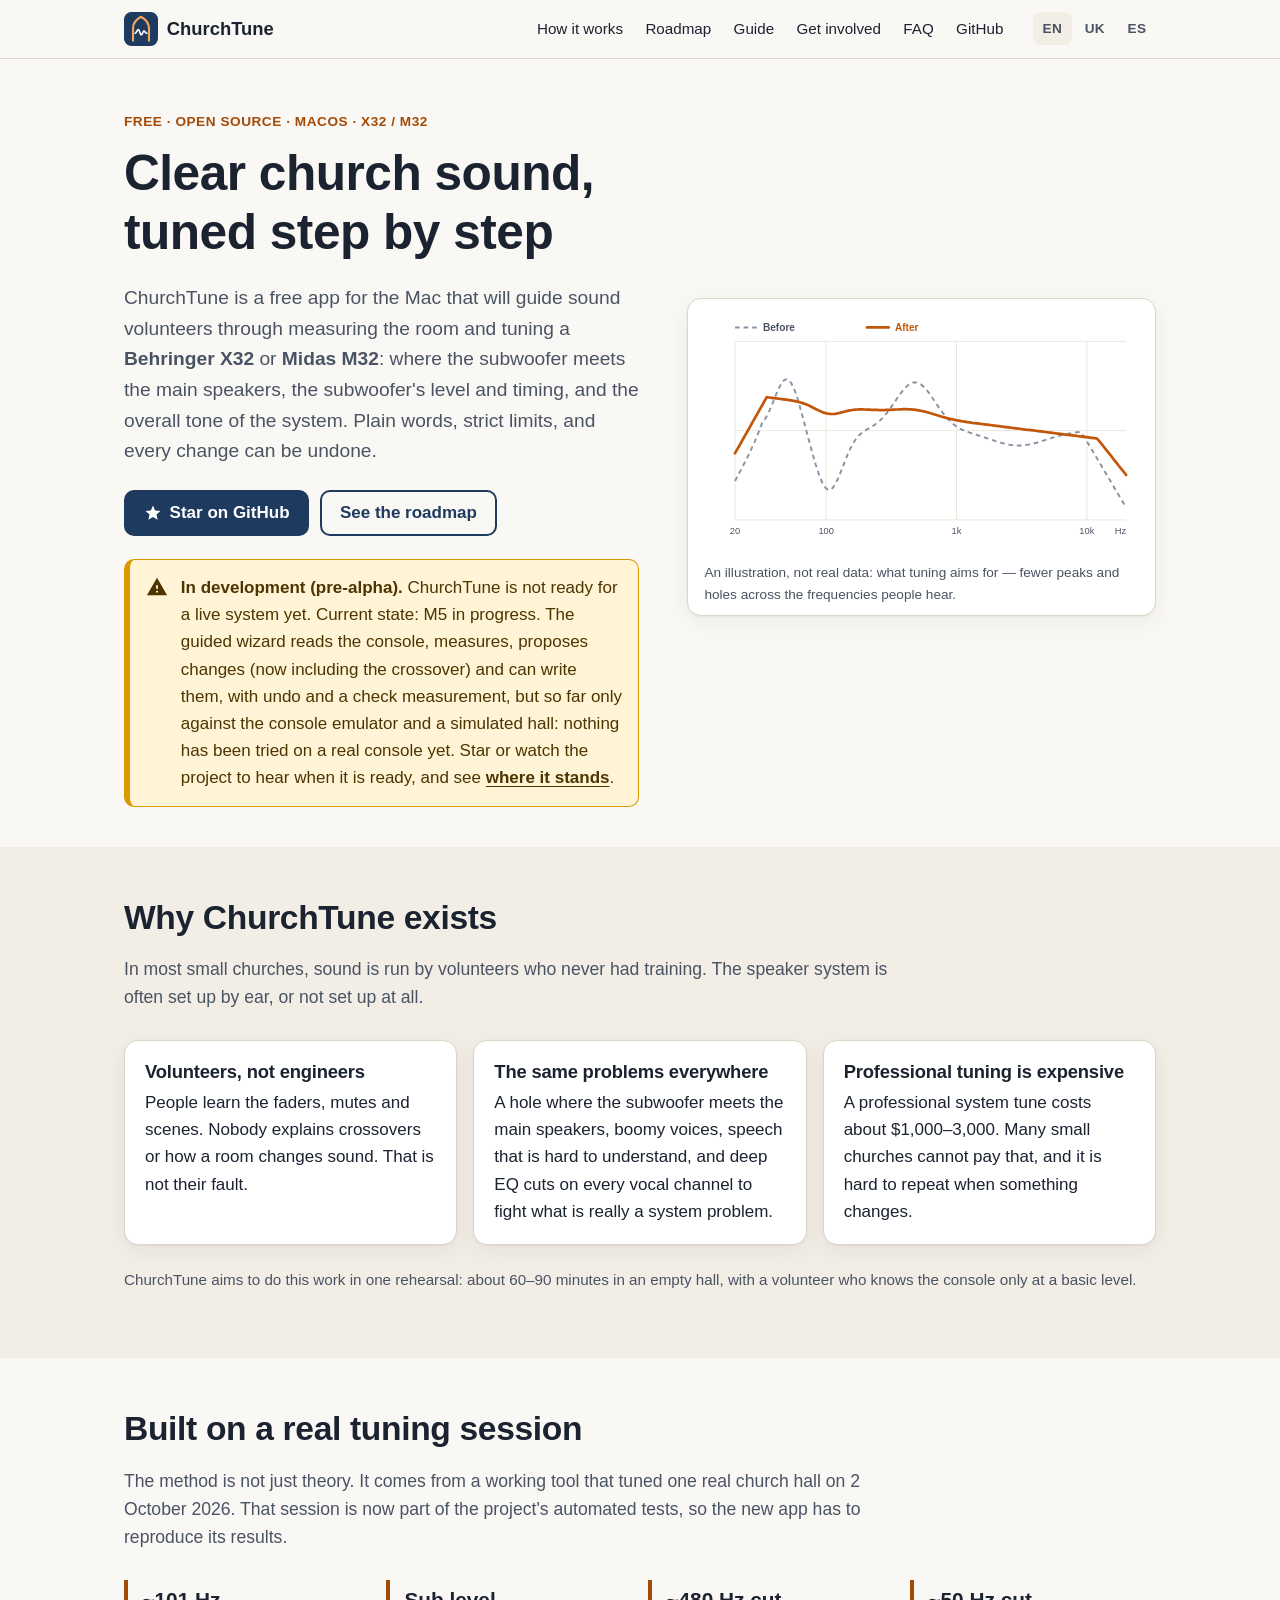
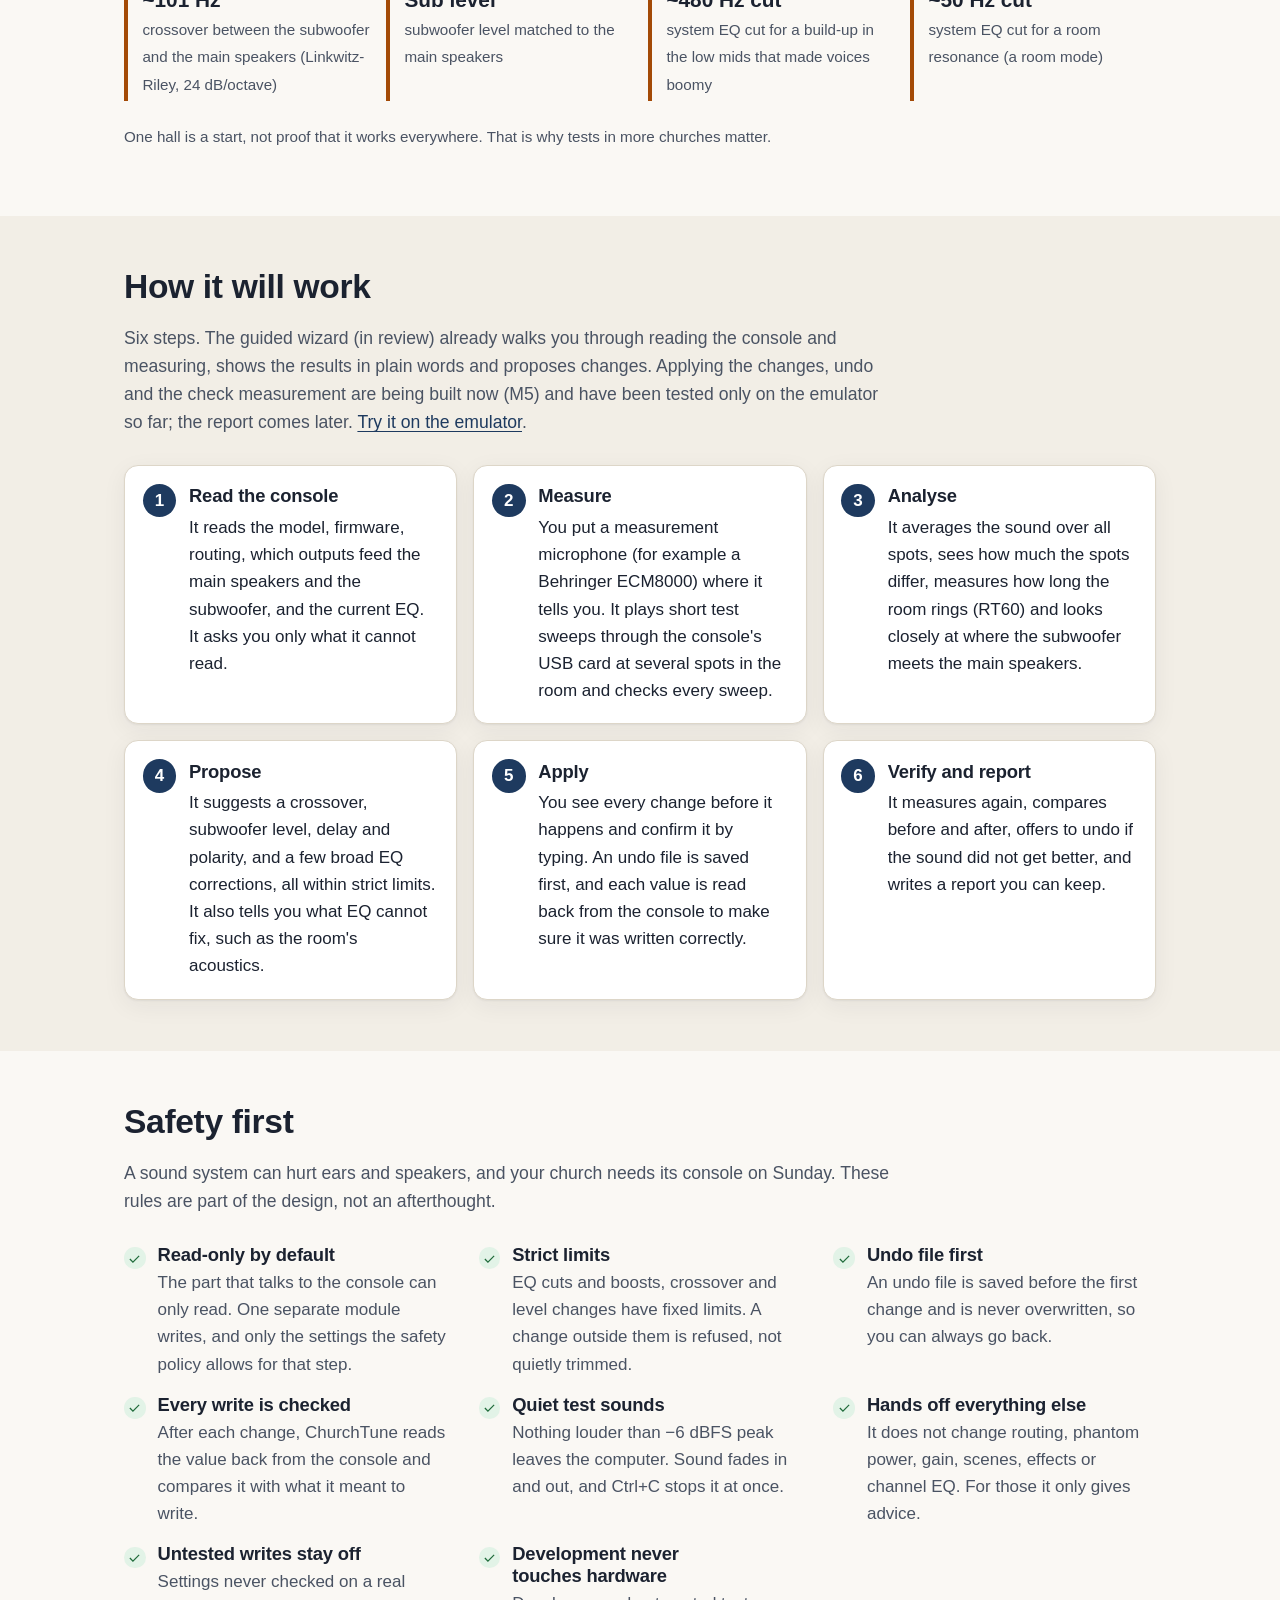
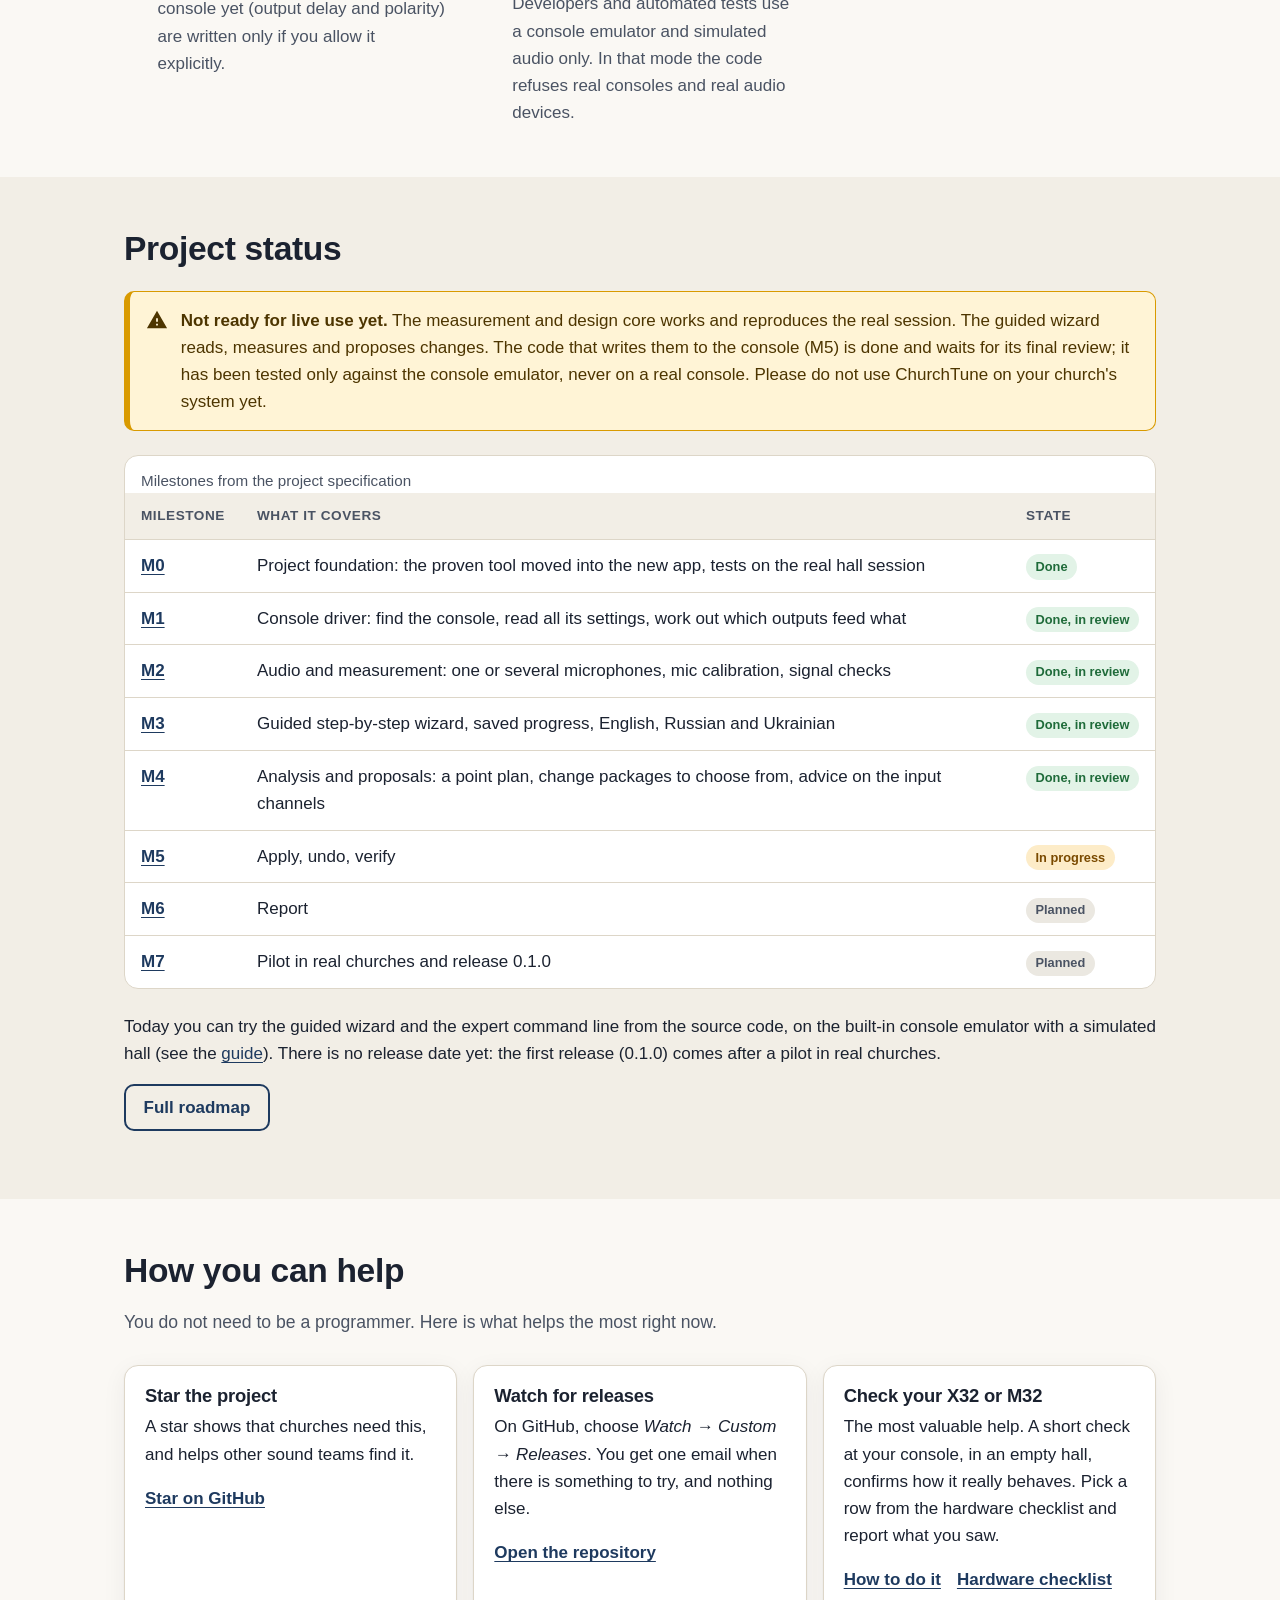
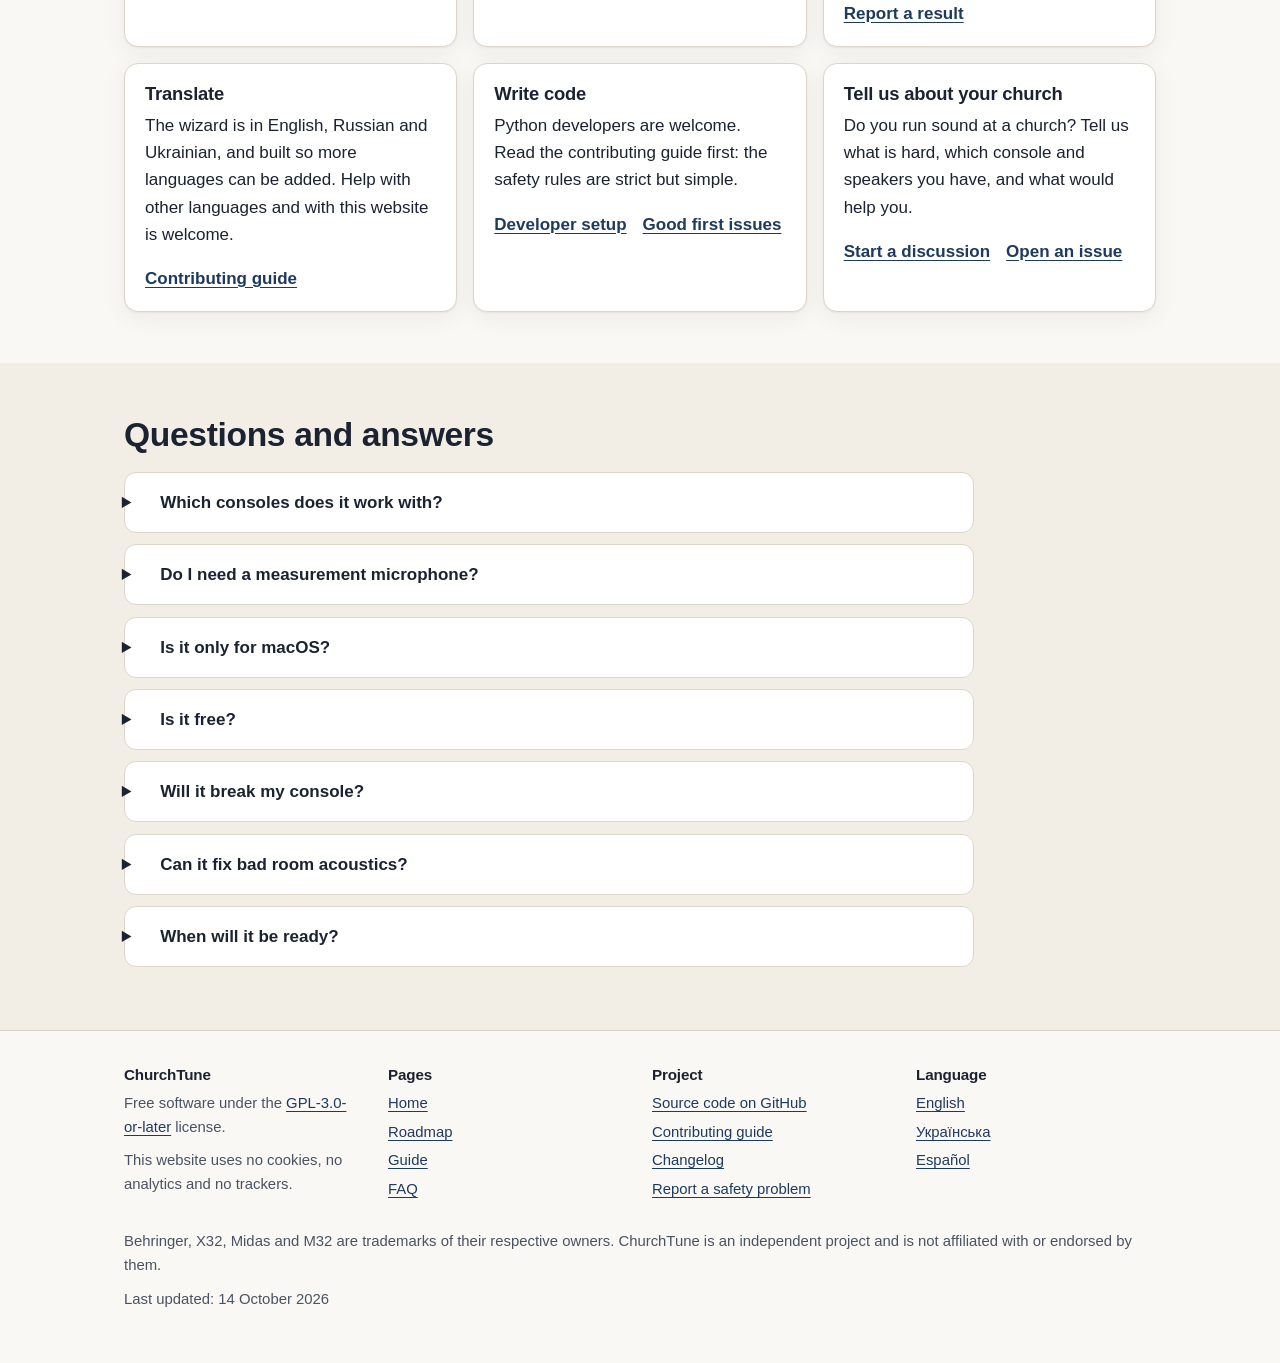
==== commit e3aca21b: "docs(site): M5 second part: the junction with short matrix mutes, the crossover, the full emulator d" ====
--- a/site/en/index.html
+++ b/site/en/index.html
@@ -52,7 +52,7 @@
 <a class="btn btn-primary" href="https://github.com/mihailShumilov/ChurchAutoTune"><svg viewBox="0 0 24 24" aria-hidden="true"><path d="M12 17.3 18.2 21l-1.6-7 5.4-4.7-7.2-.6L12 2 9.2 8.7 2 9.3 7.4 14l-1.6 7z"/></svg>Star on GitHub</a>
 <a class="btn btn-ghost" href="../en/roadmap/">See the roadmap</a>
 </div>
-<div class="notice" role="note"><svg viewBox="0 0 24 24" aria-hidden="true"><path d="M1 21h22L12 2 1 21zm12-3h-2v-2h2v2zm0-4h-2v-4h2v4z"/></svg><p><strong>In development (pre-alpha).</strong> ChurchTune is not ready for a live system yet. Current state: M5 in progress. The guided wizard reads the console, measures, proposes changes and can now write them, with undo and a check measurement, but so far only against the console emulator and a simulated hall: nothing has been tried on a real console yet. Star or watch the project to hear when it is ready, and see <a href="../en/roadmap/">where it stands</a>.</p></div>
+<div class="notice" role="note"><svg viewBox="0 0 24 24" aria-hidden="true"><path d="M1 21h22L12 2 1 21zm12-3h-2v-2h2v2zm0-4h-2v-4h2v4z"/></svg><p><strong>In development (pre-alpha).</strong> ChurchTune is not ready for a live system yet. Current state: M5 in progress. The guided wizard reads the console, measures, proposes changes (now including the crossover) and can write them, with undo and a check measurement, but so far only against the console emulator and a simulated hall: nothing has been tried on a real console yet. Star or watch the project to hear when it is ready, and see <a href="../en/roadmap/">where it stands</a>.</p></div>
 </div>
 <figure class="figure">
 <svg class="chart" viewBox="0 0 560 300" role="img" aria-labelledby="chart-title chart-desc"><title id="chart-title">Illustration of a frequency response before and after tuning</title><desc id="chart-desc">A drawn example, not a measurement: the dashed curve has a peak in the low bass, a dip where the subwoofer meets the main speakers and a bump in the low mids; the solid curve is smooth and gently sloping.</desc><line class="grid" x1="40.0" y1="34" x2="40.0" y2="264"/><text class="axis-label" x="40.0" y="282" text-anchor="middle">20</text><line class="grid" x1="157.4" y1="34" x2="157.4" y2="264"/><text class="axis-label" x="157.4" y="282" text-anchor="middle">100</text><line class="grid" x1="325.4" y1="34" x2="325.4" y2="264"/><text class="axis-label" x="325.4" y="282" text-anchor="middle">1k</text><line class="grid" x1="493.4" y1="34" x2="493.4" y2="264"/><text class="axis-label" x="493.4" y="282" text-anchor="middle">10k</text><line class="grid" x1="40" y1="264.0" x2="544" y2="264.0"/><line class="grid" x1="40" y1="149.0" x2="544" y2="149.0"/><line class="grid" x1="40" y1="34.0" x2="544" y2="34.0"/><text class="axis-label" x="544" y="282" text-anchor="end">Hz</text><line class="before" x1="40" y1="16" x2="68" y2="16"/><text class="legend legend-before" x="76" y="20">Before</text><line class="after" x1="210" y1="16" x2="238" y2="16"/><text class="legend legend-after" x="246" y="20">After</text><path class="before" d="M40.0,214.0 L43.1,208.0 L46.3,202.0 L49.4,195.9 L52.6,189.8 L55.8,183.7 L58.9,177.3 L62.0,170.7 L65.2,163.7 L68.3,156.2 L71.5,148.0 L74.7,139.6 L77.8,135.4 L80.9,130.2 L84.1,123.8 L87.2,116.6 L90.4,108.8 L93.5,101.1 L96.7,93.9 L99.8,88.1 L103.0,84.2 L106.2,82.7 L109.3,83.8 L112.4,87.7 L115.6,94.0 L118.8,102.4 L121.9,112.3 L125.0,123.3 L128.2,134.9 L131.3,146.9 L134.5,158.8 L137.7,170.6 L140.8,182.0 L143.9,192.7 L147.1,202.6 L150.2,211.1 L153.4,218.0 L156.6,222.7 L159.7,225.1 L162.8,225.1 L166.0,222.6 L169.1,218.0 L172.3,211.7 L175.4,204.2 L178.6,196.1 L181.8,187.9 L184.9,180.2 L188.1,173.1 L191.2,167.0 L194.4,161.8 L197.5,157.6 L200.6,154.3 L203.8,151.6 L206.9,149.4 L210.1,147.4 L213.2,145.6 L216.4,143.7 L219.6,141.7 L222.7,139.4 L225.9,136.8 L229.0,133.8 L232.1,130.4 L235.3,126.7 L238.4,122.5 L241.6,118.1 L244.8,113.6 L247.9,108.9 L251.1,104.3 L254.2,100.0 L257.4,96.0 L260.5,92.6 L263.6,89.9 L266.8,87.9 L269.9,86.9 L273.1,86.8 L276.2,87.6 L279.4,89.4 L282.6,92.0 L285.7,95.3 L288.9,99.1 L292.0,103.5 L295.1,108.0 L298.3,112.7 L301.5,117.4 L304.6,121.9 L307.8,126.2 L310.9,130.2 L314.0,133.8 L317.2,137.0 L320.4,139.8 L323.5,142.3 L326.6,144.4 L329.8,146.3 L333.0,147.9 L336.1,149.3 L339.2,150.5 L342.4,151.6 L345.5,152.7 L348.7,153.7 L351.9,154.7 L355.0,155.7 L358.1,156.7 L361.3,157.8 L364.5,158.8 L367.6,159.8 L370.8,160.9 L373.9,161.9 L377.0,162.9 L380.2,163.9 L383.4,164.8 L386.5,165.6 L389.6,166.4 L392.8,167.0 L396.0,167.5 L399.1,167.9 L402.2,168.1 L405.4,168.2 L408.5,168.1 L411.7,167.9 L414.9,167.5 L418.0,167.0 L421.1,166.4 L424.3,165.7 L427.4,164.9 L430.6,164.0 L433.8,163.1 L436.9,162.1 L440.0,161.0 L443.2,160.0 L446.4,159.0 L449.5,158.0 L452.6,157.1 L455.8,156.2 L459.0,155.3 L462.1,154.5 L465.2,153.8 L468.4,153.1 L471.6,152.5 L474.7,152.0 L477.9,151.5 L481.0,151.1 L484.1,150.7 L487.3,153.1 L490.5,158.2 L493.6,163.3 L496.8,168.5 L499.9,173.7 L503.0,179.0 L506.2,184.3 L509.4,189.6 L512.5,194.9 L515.6,200.2 L518.8,205.5 L522.0,210.9 L525.1,216.2 L528.2,221.6 L531.4,226.9 L534.5,232.3 L537.7,237.6 L540.9,243.0 L544.0,248.4"/><path class="after" d="M40.0,178.1 L43.1,172.6 L46.3,167.0 L49.4,161.4 L52.6,155.8 L55.8,150.3 L58.9,144.7 L62.0,139.1 L65.2,133.5 L68.3,128.0 L71.5,122.4 L74.7,116.8 L77.8,111.2 L80.9,105.9 L84.1,106.3 L87.2,106.7 L90.4,107.1 L93.5,107.5 L96.7,107.9 L99.8,108.3 L103.0,108.7 L106.2,109.1 L109.3,109.6 L112.4,110.1 L115.6,110.7 L118.8,111.3 L121.9,112.1 L125.0,112.9 L128.2,113.9 L131.3,115.1 L134.5,116.4 L137.7,117.9 L140.8,119.5 L143.9,121.1 L147.1,122.7 L150.2,124.2 L153.4,125.5 L156.6,126.5 L159.7,127.2 L162.8,127.6 L166.0,127.6 L169.1,127.3 L172.3,126.7 L175.4,126.0 L178.6,125.2 L181.8,124.3 L184.9,123.6 L188.1,122.9 L191.2,122.4 L194.4,122.0 L197.5,121.8 L200.6,121.7 L203.8,121.7 L206.9,121.8 L210.1,121.9 L213.2,122.0 L216.4,122.2 L219.6,122.3 L222.7,122.4 L225.9,122.5 L229.0,122.5 L232.1,122.5 L235.3,122.4 L238.4,122.3 L241.6,122.2 L244.8,122.0 L247.9,121.8 L251.1,121.7 L254.2,121.5 L257.4,121.4 L260.5,121.4 L263.6,121.5 L266.8,121.6 L269.9,121.9 L273.1,122.3 L276.2,122.8 L279.4,123.4 L282.6,124.1 L285.7,124.9 L288.9,125.7 L292.0,126.7 L295.1,127.6 L298.3,128.6 L301.5,129.5 L304.6,130.5 L307.8,131.4 L310.9,132.3 L314.0,133.1 L317.2,133.9 L320.4,134.6 L323.5,135.2 L326.6,135.9 L329.8,136.4 L333.0,137.0 L336.1,137.5 L339.2,138.0 L342.4,138.4 L345.5,138.9 L348.7,139.3 L351.9,139.7 L355.0,140.1 L358.1,140.5 L361.3,140.9 L364.5,141.3 L367.6,141.7 L370.8,142.1 L373.9,142.5 L377.0,142.9 L380.2,143.3 L383.4,143.7 L386.5,144.1 L389.6,144.5 L392.8,144.9 L396.0,145.3 L399.1,145.7 L402.2,146.1 L405.4,146.5 L408.5,146.9 L411.7,147.3 L414.9,147.7 L418.0,148.0 L421.1,148.4 L424.3,148.8 L427.4,149.2 L430.6,149.6 L433.8,150.0 L436.9,150.4 L440.0,150.8 L443.2,151.2 L446.4,151.6 L449.5,152.0 L452.6,152.4 L455.8,152.8 L459.0,153.2 L462.1,153.6 L465.2,154.0 L468.4,154.4 L471.6,154.7 L474.7,155.1 L477.9,155.5 L481.0,155.9 L484.1,156.3 L487.3,156.7 L490.5,157.1 L493.6,157.5 L496.8,157.9 L499.9,158.3 L503.0,158.7 L506.2,159.1 L509.4,162.5 L512.5,166.4 L515.6,170.4 L518.8,174.4 L522.0,178.4 L525.1,182.3 L528.2,186.3 L531.4,190.3 L534.5,194.3 L537.7,198.2 L540.9,202.2 L544.0,206.2"/></svg>
@@ -93,7 +93,7 @@
 <section class="section section-alt" id="status" aria-labelledby="status-title">
 <div class="wrap">
 <h2 id="status-title">Project status</h2>
-<div class="notice" role="note"><svg viewBox="0 0 24 24" aria-hidden="true"><path d="M1 21h22L12 2 1 21zm12-3h-2v-2h2v2zm0-4h-2v-4h2v4z"/></svg><p><strong>Not ready for live use yet.</strong> The measurement and design core works and reproduces the real session. The guided wizard reads, measures and proposes changes. Writing them to the console is being built (M5) and has been tested only against the console emulator, never on a real console. Please do not use ChurchTune on your church's system yet.</p></div>
+<div class="notice" role="note"><svg viewBox="0 0 24 24" aria-hidden="true"><path d="M1 21h22L12 2 1 21zm12-3h-2v-2h2v2zm0-4h-2v-4h2v4z"/></svg><p><strong>Not ready for live use yet.</strong> The measurement and design core works and reproduces the real session. The guided wizard reads, measures and proposes changes. The code that writes them to the console (M5) is done and waits for its final review; it has been tested only against the console emulator, never on a real console. Please do not use ChurchTune on your church's system yet.</p></div>
 <div class="table-wrap"><table>
 <caption class="note" style="text-align:left;padding:0.8rem 1rem 0">Milestones from the project specification</caption>
 <thead><tr><th scope="col">Milestone</th><th scope="col">What it covers</th><th scope="col">State</th></tr></thead>
@@ -112,7 +112,7 @@
 <section class="section section-alt" id="faq" aria-labelledby="faq-title">
 <div class="wrap">
 <h2 id="faq-title">Questions and answers</h2>
-<div class="faq"><details><summary>Which consoles does it work with?</summary><div><p>It is being built for the Behringer X32 and Midas M32 family with firmware 4.x and a USB audio card (such as the X-USB card in an X32). So far the method has been used on one X32 Producer. Other models need hardware checks, which is why your reports matter. Other consoles, such as X Air, WING, Allen &amp; Heath or Yamaha, are not part of the first version.</p></div></details><details><summary>Do I need a measurement microphone?</summary><div><p>Yes, for example a Behringer ECM8000, plugged into a console input. One microphone is enough: you move it from spot to spot. ChurchTune can also use several at once, calibrated against each other (so far tested only with simulated microphones). A vocal microphone will not do, because it is not made to hear all frequencies evenly.</p></div></details><details><summary>Is it only for macOS?</summary><div><p>Yes, the app is made for a Mac connected to the console. The core is written so it could run elsewhere, and the automated tests also run on Linux, but Windows and Linux are not supported in the first version.</p></div></details><details><summary>Is it free?</summary><div><p>Yes. It is free and open source under the <a href="https://github.com/mihailShumilov/ChurchAutoTune/blob/main/LICENSE">GPL-3.0-or-later</a> license. No accounts, no subscriptions, no telemetry.</p></div></details><details><summary>Will it break my console?</summary><div><p>It is designed not to. It changes only a few system settings within strict limits, saves an undo file first and checks every value after writing it. It never touches routing, gain, phantom power or scenes. But it is pre-alpha: do not use it on a live system yet, and save a scene on the console before any test.</p></div></details><details><summary>Can it fix bad room acoustics?</summary><div><p>No. EQ can soften some problems, but it cannot remove echo or a long, muddy reverb. ChurchTune measures how long the room rings and tells you plainly what EQ cannot fix.</p></div></details><details><summary>When will it be ready?</summary><div><p>There is no date yet. The guided wizard (M3) and the proposals (M4) are done and in review. Applying the changes, undo and the check measurement (M5) are in progress and have not been tried on a real console yet. The first release (0.1.0) comes after a pilot in real churches. Follow the <a href="../en/roadmap/">roadmap</a> and watch releases on GitHub.</p></div></details></div>
+<div class="faq"><details><summary>Which consoles does it work with?</summary><div><p>It is being built for the Behringer X32 and Midas M32 family with firmware 4.x and a USB audio card (such as the X-USB card in an X32). So far the method has been used on one X32 Producer. Other models need hardware checks, which is why your reports matter. Other consoles, such as X Air, WING, Allen &amp; Heath or Yamaha, are not part of the first version.</p></div></details><details><summary>Do I need a measurement microphone?</summary><div><p>Yes, for example a Behringer ECM8000, plugged into a console input. One microphone is enough: you move it from spot to spot. ChurchTune can also use several at once, calibrated against each other (so far tested only with simulated microphones). A vocal microphone will not do, because it is not made to hear all frequencies evenly.</p></div></details><details><summary>Is it only for macOS?</summary><div><p>Yes, the app is made for a Mac connected to the console. The core is written so it could run elsewhere, and the automated tests also run on Linux, but Windows and Linux are not supported in the first version.</p></div></details><details><summary>Is it free?</summary><div><p>Yes. It is free and open source under the <a href="https://github.com/mihailShumilov/ChurchAutoTune/blob/main/LICENSE">GPL-3.0-or-later</a> license. No accounts, no subscriptions, no telemetry.</p></div></details><details><summary>Will it break my console?</summary><div><p>It is designed not to. It changes only a few system settings within strict limits, saves an undo file first and checks every value after writing it. It never touches routing, gain, phantom power or scenes. But it is pre-alpha: do not use it on a live system yet, and save a scene on the console before any test.</p></div></details><details><summary>Can it fix bad room acoustics?</summary><div><p>No. EQ can soften some problems, but it cannot remove echo or a long, muddy reverb. ChurchTune measures how long the room rings and tells you plainly what EQ cannot fix.</p></div></details><details><summary>When will it be ready?</summary><div><p>There is no date yet. The guided wizard (M3) and the proposals (M4) are done and in review. Applying the changes, undo, the check measurement and the separate subwoofer and main-speaker measurement (M5) are written and wait for the final review; none of it has been tried on a real console yet. The first release (0.1.0) comes after a pilot in real churches. Follow the <a href="../en/roadmap/">roadmap</a> and watch releases on GitHub.</p></div></details></div>
 </div>
 </section>
 </main>
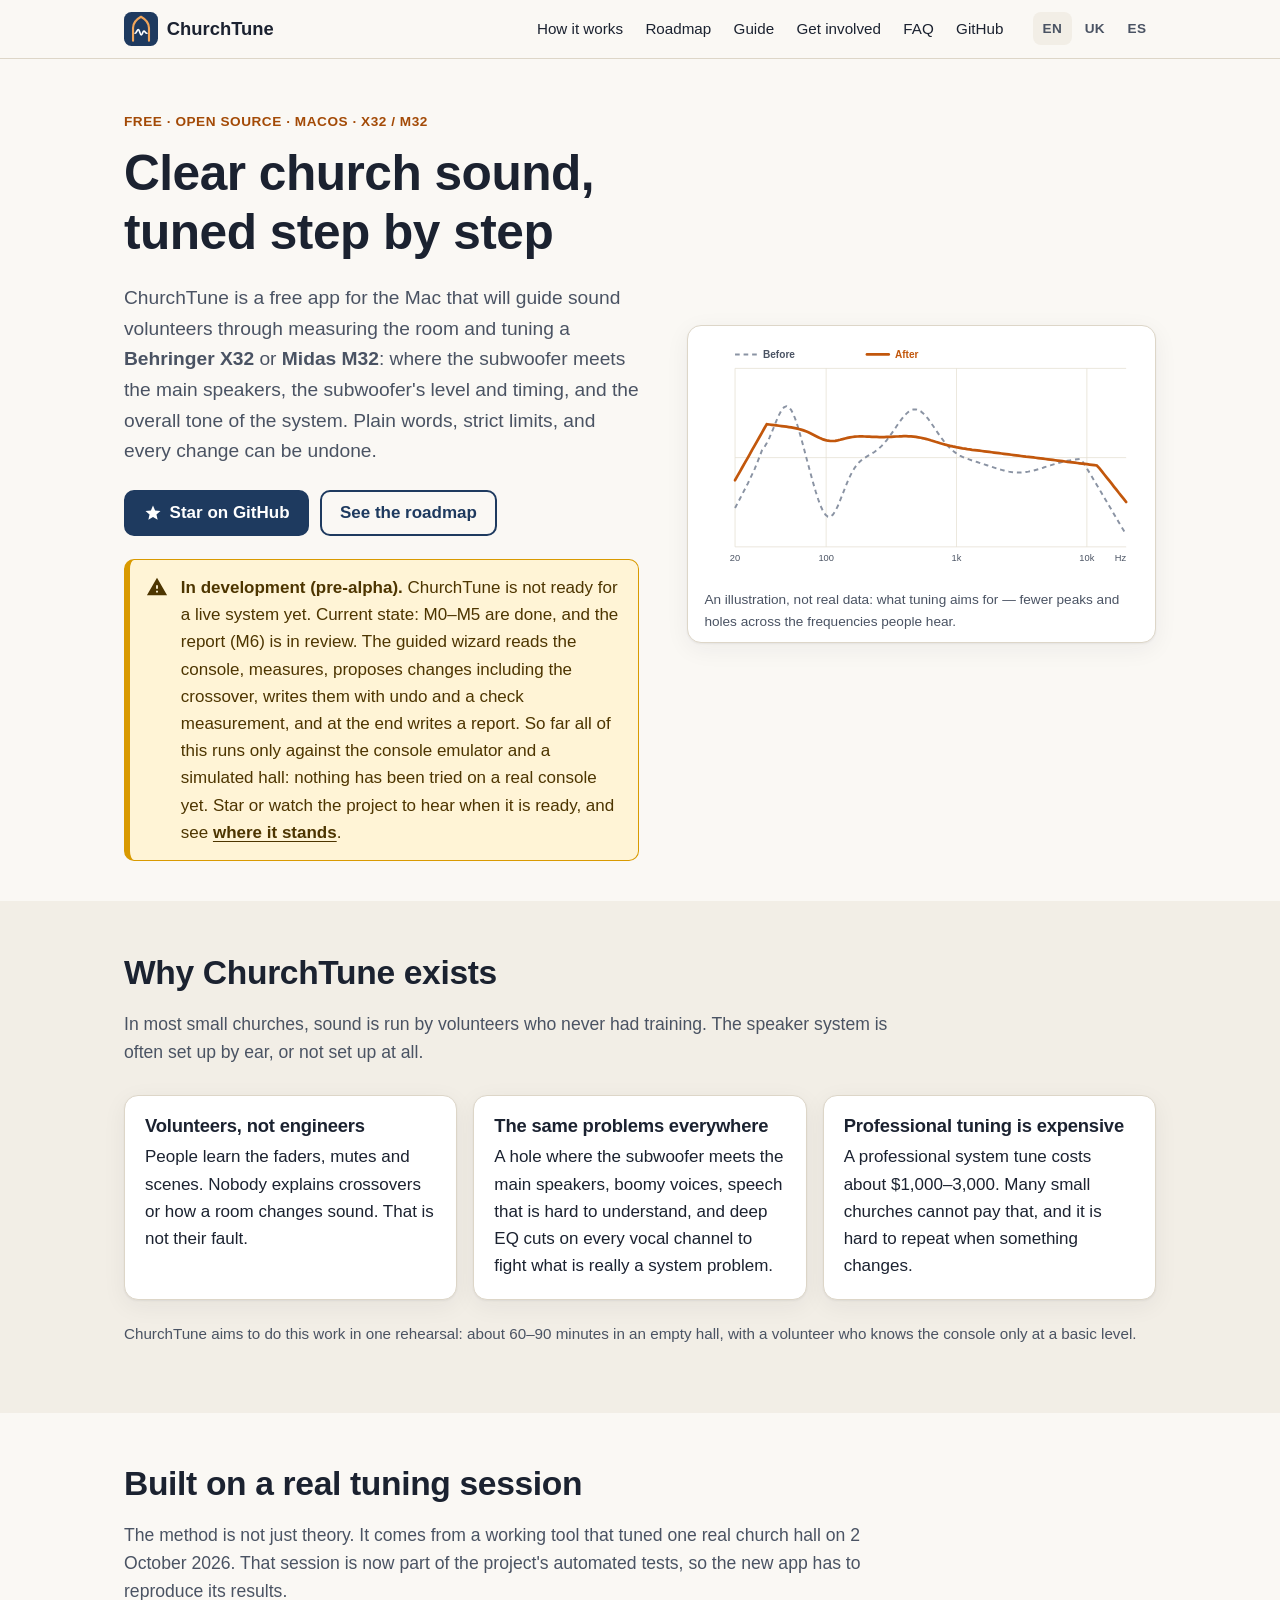
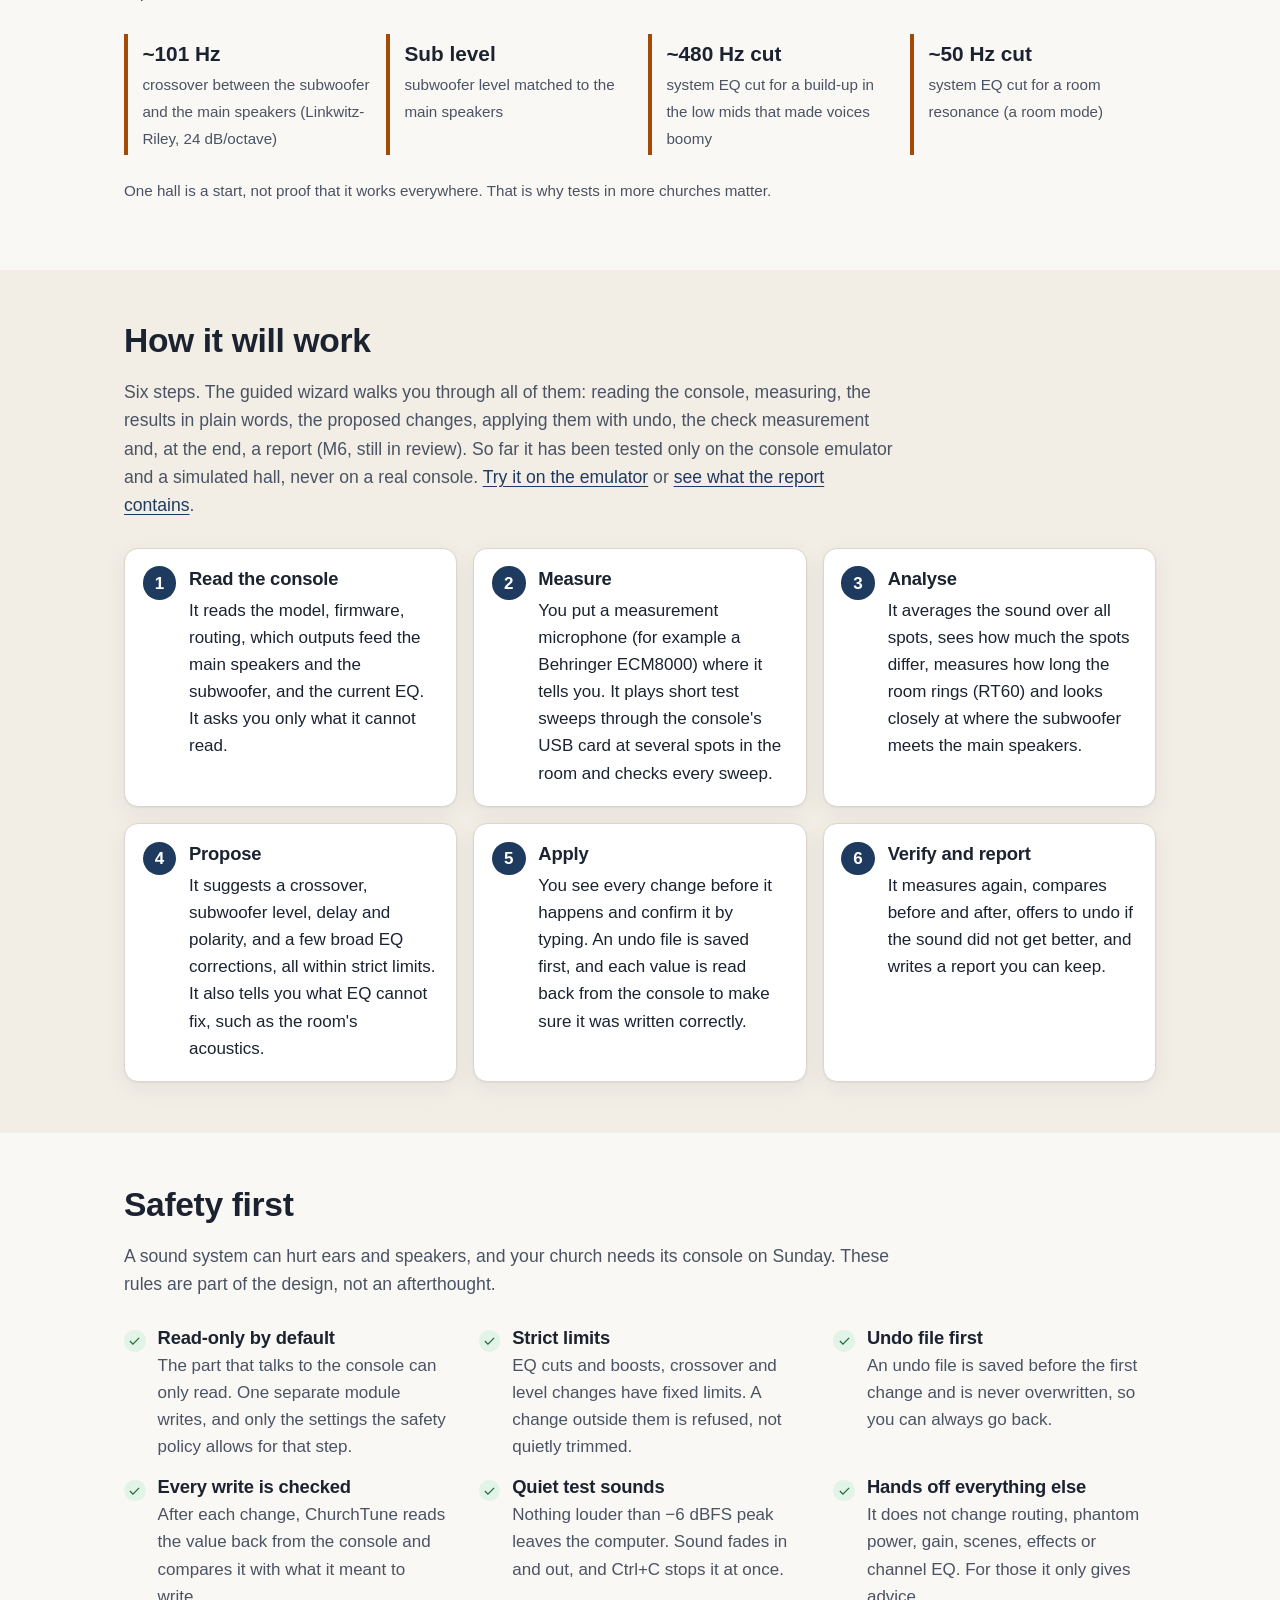
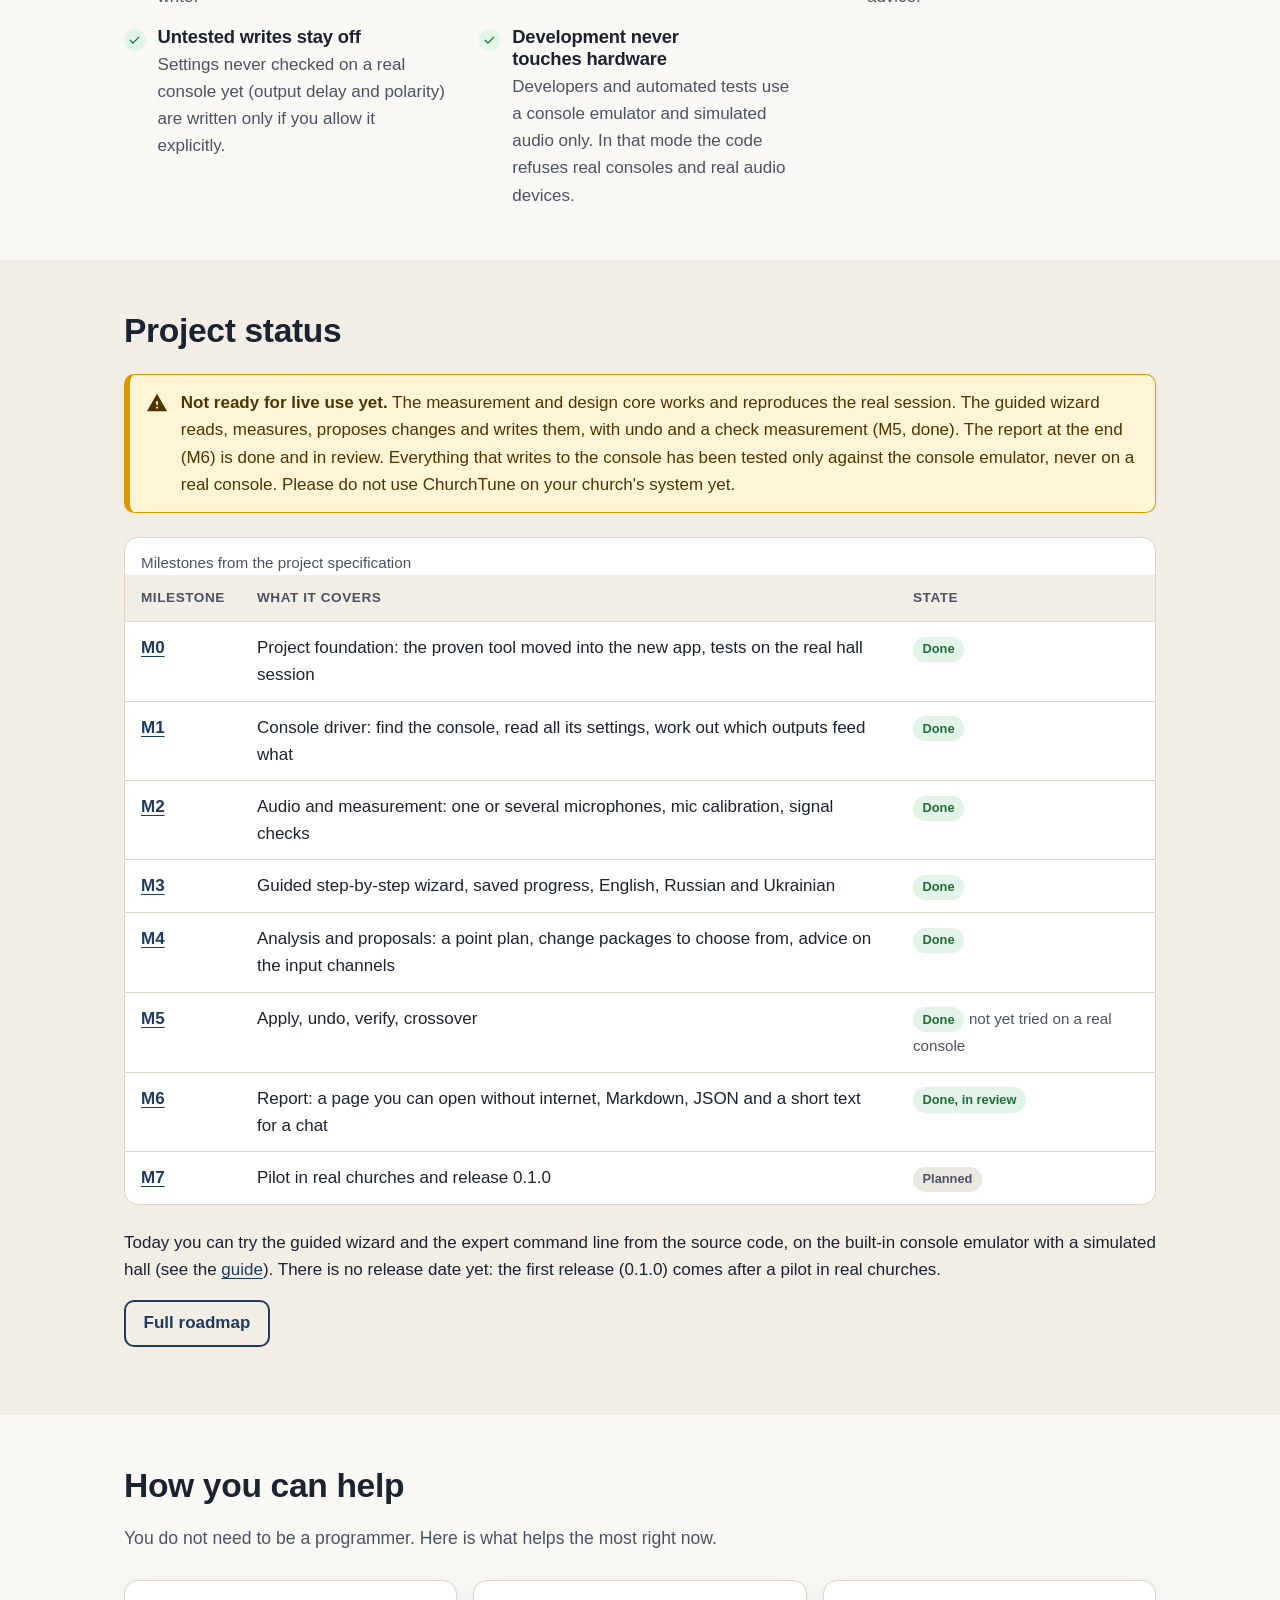
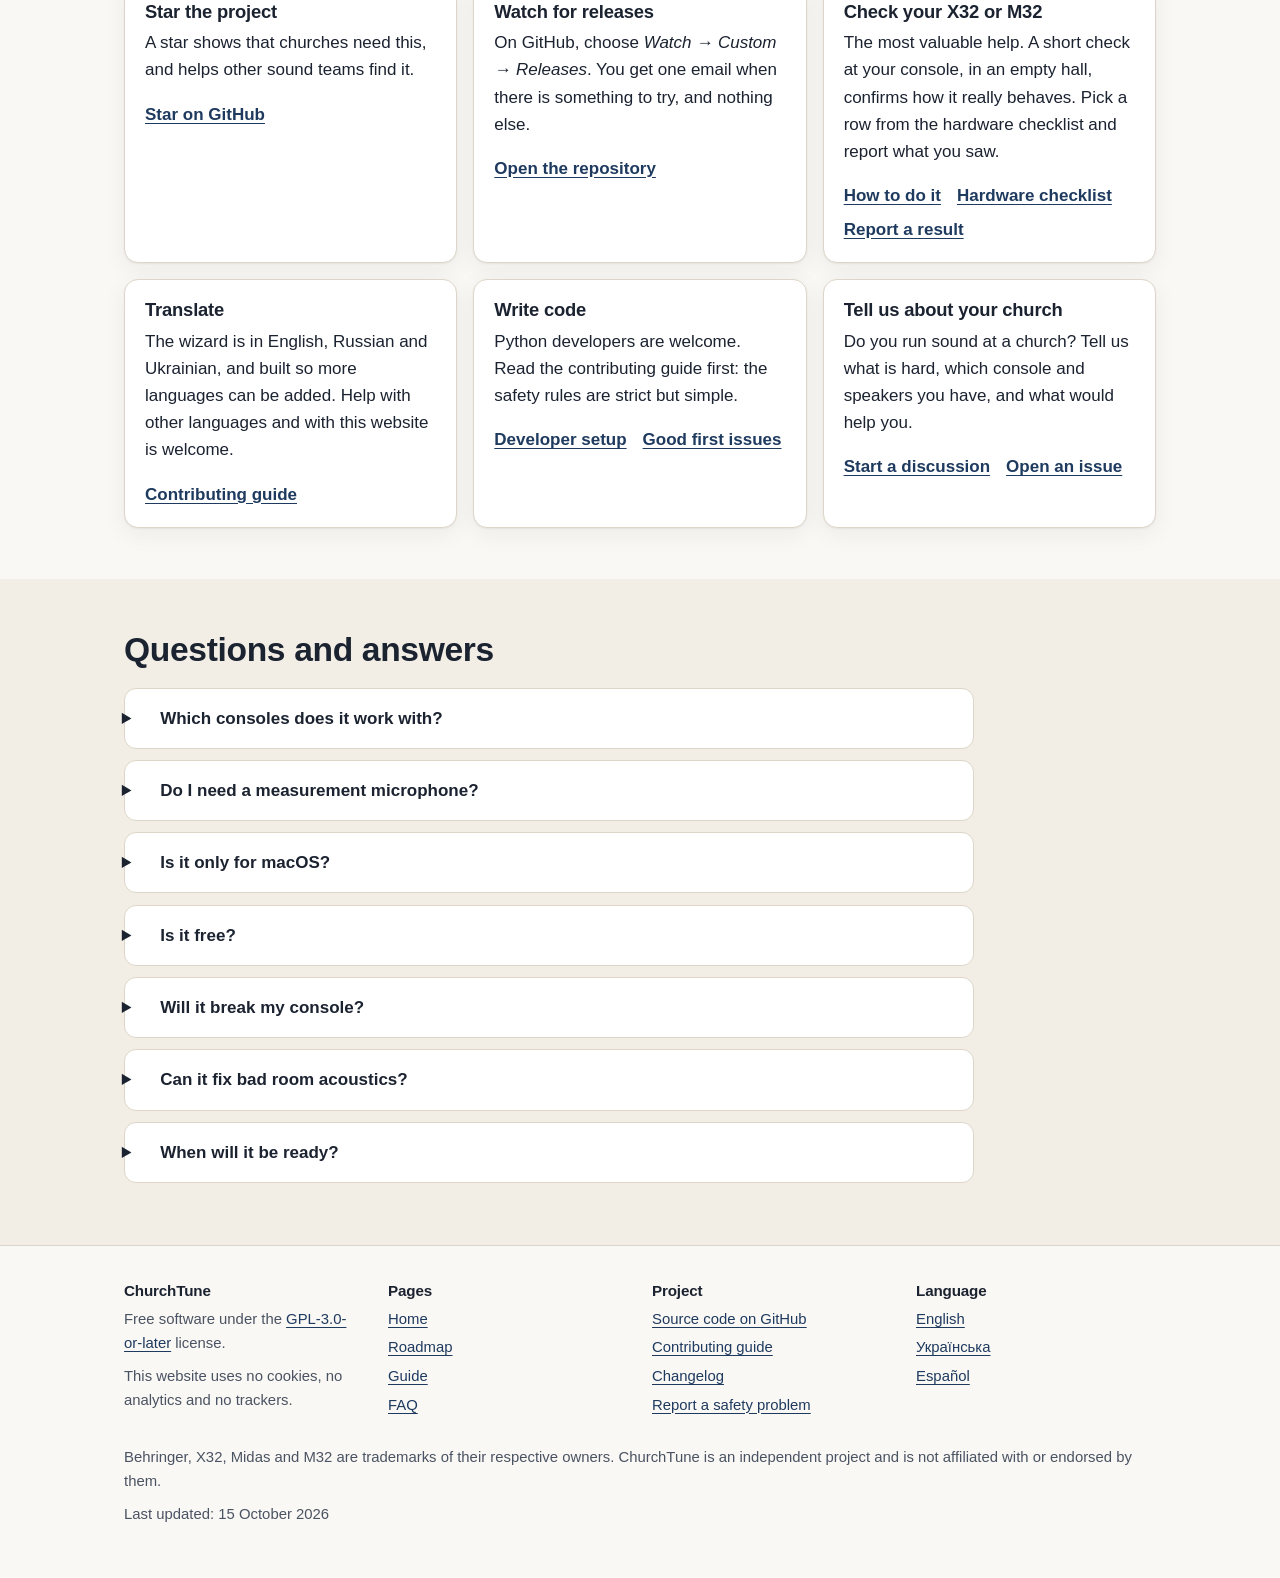
==== commit 7b41322d: "docs(site): M0-M5 done, M6 report in review, how to use the report" ====
--- a/site/en/index.html
+++ b/site/en/index.html
@@ -52,7 +52,7 @@
 <a class="btn btn-primary" href="https://github.com/mihailShumilov/ChurchAutoTune"><svg viewBox="0 0 24 24" aria-hidden="true"><path d="M12 17.3 18.2 21l-1.6-7 5.4-4.7-7.2-.6L12 2 9.2 8.7 2 9.3 7.4 14l-1.6 7z"/></svg>Star on GitHub</a>
 <a class="btn btn-ghost" href="../en/roadmap/">See the roadmap</a>
 </div>
-<div class="notice" role="note"><svg viewBox="0 0 24 24" aria-hidden="true"><path d="M1 21h22L12 2 1 21zm12-3h-2v-2h2v2zm0-4h-2v-4h2v4z"/></svg><p><strong>In development (pre-alpha).</strong> ChurchTune is not ready for a live system yet. Current state: M5 in progress. The guided wizard reads the console, measures, proposes changes (now including the crossover) and can write them, with undo and a check measurement, but so far only against the console emulator and a simulated hall: nothing has been tried on a real console yet. Star or watch the project to hear when it is ready, and see <a href="../en/roadmap/">where it stands</a>.</p></div>
+<div class="notice" role="note"><svg viewBox="0 0 24 24" aria-hidden="true"><path d="M1 21h22L12 2 1 21zm12-3h-2v-2h2v2zm0-4h-2v-4h2v4z"/></svg><p><strong>In development (pre-alpha).</strong> ChurchTune is not ready for a live system yet. Current state: M0–M5 are done, and the report (M6) is in review. The guided wizard reads the console, measures, proposes changes including the crossover, writes them with undo and a check measurement, and at the end writes a report. So far all of this runs only against the console emulator and a simulated hall: nothing has been tried on a real console yet. Star or watch the project to hear when it is ready, and see <a href="../en/roadmap/">where it stands</a>.</p></div>
 </div>
 <figure class="figure">
 <svg class="chart" viewBox="0 0 560 300" role="img" aria-labelledby="chart-title chart-desc"><title id="chart-title">Illustration of a frequency response before and after tuning</title><desc id="chart-desc">A drawn example, not a measurement: the dashed curve has a peak in the low bass, a dip where the subwoofer meets the main speakers and a bump in the low mids; the solid curve is smooth and gently sloping.</desc><line class="grid" x1="40.0" y1="34" x2="40.0" y2="264"/><text class="axis-label" x="40.0" y="282" text-anchor="middle">20</text><line class="grid" x1="157.4" y1="34" x2="157.4" y2="264"/><text class="axis-label" x="157.4" y="282" text-anchor="middle">100</text><line class="grid" x1="325.4" y1="34" x2="325.4" y2="264"/><text class="axis-label" x="325.4" y="282" text-anchor="middle">1k</text><line class="grid" x1="493.4" y1="34" x2="493.4" y2="264"/><text class="axis-label" x="493.4" y="282" text-anchor="middle">10k</text><line class="grid" x1="40" y1="264.0" x2="544" y2="264.0"/><line class="grid" x1="40" y1="149.0" x2="544" y2="149.0"/><line class="grid" x1="40" y1="34.0" x2="544" y2="34.0"/><text class="axis-label" x="544" y="282" text-anchor="end">Hz</text><line class="before" x1="40" y1="16" x2="68" y2="16"/><text class="legend legend-before" x="76" y="20">Before</text><line class="after" x1="210" y1="16" x2="238" y2="16"/><text class="legend legend-after" x="246" y="20">After</text><path class="before" d="M40.0,214.0 L43.1,208.0 L46.3,202.0 L49.4,195.9 L52.6,189.8 L55.8,183.7 L58.9,177.3 L62.0,170.7 L65.2,163.7 L68.3,156.2 L71.5,148.0 L74.7,139.6 L77.8,135.4 L80.9,130.2 L84.1,123.8 L87.2,116.6 L90.4,108.8 L93.5,101.1 L96.7,93.9 L99.8,88.1 L103.0,84.2 L106.2,82.7 L109.3,83.8 L112.4,87.7 L115.6,94.0 L118.8,102.4 L121.9,112.3 L125.0,123.3 L128.2,134.9 L131.3,146.9 L134.5,158.8 L137.7,170.6 L140.8,182.0 L143.9,192.7 L147.1,202.6 L150.2,211.1 L153.4,218.0 L156.6,222.7 L159.7,225.1 L162.8,225.1 L166.0,222.6 L169.1,218.0 L172.3,211.7 L175.4,204.2 L178.6,196.1 L181.8,187.9 L184.9,180.2 L188.1,173.1 L191.2,167.0 L194.4,161.8 L197.5,157.6 L200.6,154.3 L203.8,151.6 L206.9,149.4 L210.1,147.4 L213.2,145.6 L216.4,143.7 L219.6,141.7 L222.7,139.4 L225.9,136.8 L229.0,133.8 L232.1,130.4 L235.3,126.7 L238.4,122.5 L241.6,118.1 L244.8,113.6 L247.9,108.9 L251.1,104.3 L254.2,100.0 L257.4,96.0 L260.5,92.6 L263.6,89.9 L266.8,87.9 L269.9,86.9 L273.1,86.8 L276.2,87.6 L279.4,89.4 L282.6,92.0 L285.7,95.3 L288.9,99.1 L292.0,103.5 L295.1,108.0 L298.3,112.7 L301.5,117.4 L304.6,121.9 L307.8,126.2 L310.9,130.2 L314.0,133.8 L317.2,137.0 L320.4,139.8 L323.5,142.3 L326.6,144.4 L329.8,146.3 L333.0,147.9 L336.1,149.3 L339.2,150.5 L342.4,151.6 L345.5,152.7 L348.7,153.7 L351.9,154.7 L355.0,155.7 L358.1,156.7 L361.3,157.8 L364.5,158.8 L367.6,159.8 L370.8,160.9 L373.9,161.9 L377.0,162.9 L380.2,163.9 L383.4,164.8 L386.5,165.6 L389.6,166.4 L392.8,167.0 L396.0,167.5 L399.1,167.9 L402.2,168.1 L405.4,168.2 L408.5,168.1 L411.7,167.9 L414.9,167.5 L418.0,167.0 L421.1,166.4 L424.3,165.7 L427.4,164.9 L430.6,164.0 L433.8,163.1 L436.9,162.1 L440.0,161.0 L443.2,160.0 L446.4,159.0 L449.5,158.0 L452.6,157.1 L455.8,156.2 L459.0,155.3 L462.1,154.5 L465.2,153.8 L468.4,153.1 L471.6,152.5 L474.7,152.0 L477.9,151.5 L481.0,151.1 L484.1,150.7 L487.3,153.1 L490.5,158.2 L493.6,163.3 L496.8,168.5 L499.9,173.7 L503.0,179.0 L506.2,184.3 L509.4,189.6 L512.5,194.9 L515.6,200.2 L518.8,205.5 L522.0,210.9 L525.1,216.2 L528.2,221.6 L531.4,226.9 L534.5,232.3 L537.7,237.6 L540.9,243.0 L544.0,248.4"/><path class="after" d="M40.0,178.1 L43.1,172.6 L46.3,167.0 L49.4,161.4 L52.6,155.8 L55.8,150.3 L58.9,144.7 L62.0,139.1 L65.2,133.5 L68.3,128.0 L71.5,122.4 L74.7,116.8 L77.8,111.2 L80.9,105.9 L84.1,106.3 L87.2,106.7 L90.4,107.1 L93.5,107.5 L96.7,107.9 L99.8,108.3 L103.0,108.7 L106.2,109.1 L109.3,109.6 L112.4,110.1 L115.6,110.7 L118.8,111.3 L121.9,112.1 L125.0,112.9 L128.2,113.9 L131.3,115.1 L134.5,116.4 L137.7,117.9 L140.8,119.5 L143.9,121.1 L147.1,122.7 L150.2,124.2 L153.4,125.5 L156.6,126.5 L159.7,127.2 L162.8,127.6 L166.0,127.6 L169.1,127.3 L172.3,126.7 L175.4,126.0 L178.6,125.2 L181.8,124.3 L184.9,123.6 L188.1,122.9 L191.2,122.4 L194.4,122.0 L197.5,121.8 L200.6,121.7 L203.8,121.7 L206.9,121.8 L210.1,121.9 L213.2,122.0 L216.4,122.2 L219.6,122.3 L222.7,122.4 L225.9,122.5 L229.0,122.5 L232.1,122.5 L235.3,122.4 L238.4,122.3 L241.6,122.2 L244.8,122.0 L247.9,121.8 L251.1,121.7 L254.2,121.5 L257.4,121.4 L260.5,121.4 L263.6,121.5 L266.8,121.6 L269.9,121.9 L273.1,122.3 L276.2,122.8 L279.4,123.4 L282.6,124.1 L285.7,124.9 L288.9,125.7 L292.0,126.7 L295.1,127.6 L298.3,128.6 L301.5,129.5 L304.6,130.5 L307.8,131.4 L310.9,132.3 L314.0,133.1 L317.2,133.9 L320.4,134.6 L323.5,135.2 L326.6,135.9 L329.8,136.4 L333.0,137.0 L336.1,137.5 L339.2,138.0 L342.4,138.4 L345.5,138.9 L348.7,139.3 L351.9,139.7 L355.0,140.1 L358.1,140.5 L361.3,140.9 L364.5,141.3 L367.6,141.7 L370.8,142.1 L373.9,142.5 L377.0,142.9 L380.2,143.3 L383.4,143.7 L386.5,144.1 L389.6,144.5 L392.8,144.9 L396.0,145.3 L399.1,145.7 L402.2,146.1 L405.4,146.5 L408.5,146.9 L411.7,147.3 L414.9,147.7 L418.0,148.0 L421.1,148.4 L424.3,148.8 L427.4,149.2 L430.6,149.6 L433.8,150.0 L436.9,150.4 L440.0,150.8 L443.2,151.2 L446.4,151.6 L449.5,152.0 L452.6,152.4 L455.8,152.8 L459.0,153.2 L462.1,153.6 L465.2,154.0 L468.4,154.4 L471.6,154.7 L474.7,155.1 L477.9,155.5 L481.0,155.9 L484.1,156.3 L487.3,156.7 L490.5,157.1 L493.6,157.5 L496.8,157.9 L499.9,158.3 L503.0,158.7 L506.2,159.1 L509.4,162.5 L512.5,166.4 L515.6,170.4 L518.8,174.4 L522.0,178.4 L525.1,182.3 L528.2,186.3 L531.4,190.3 L534.5,194.3 L537.7,198.2 L540.9,202.2 L544.0,206.2"/></svg>
@@ -79,7 +79,7 @@
 <section class="section section-alt" id="how" aria-labelledby="how-title">
 <div class="wrap">
 <h2 id="how-title">How it will work</h2>
-<p class="section-intro">Six steps. The guided wizard (in review) already walks you through reading the console and measuring, shows the results in plain words and proposes changes. Applying the changes, undo and the check measurement are being built now (M5) and have been tested only on the emulator so far; the report comes later. <a href="../en/guide/#try-wizard">Try it on the emulator</a>.</p>
+<p class="section-intro">Six steps. The guided wizard walks you through all of them: reading the console, measuring, the results in plain words, the proposed changes, applying them with undo, the check measurement and, at the end, a report (M6, still in review). So far it has been tested only on the console emulator and a simulated hall, never on a real console. <a href="../en/guide/#try-wizard">Try it on the emulator</a> or <a href="../en/guide/#try-wizard-report">see what the report contains</a>.</p>
 <ol class="steps"><li><h3>Read the console</h3><p>It reads the model, firmware, routing, which outputs feed the main speakers and the subwoofer, and the current EQ. It asks you only what it cannot read.</p></li><li><h3>Measure</h3><p>You put a measurement microphone (for example a Behringer ECM8000) where it tells you. It plays short test sweeps through the console's USB card at several spots in the room and checks every sweep.</p></li><li><h3>Analyse</h3><p>It averages the sound over all spots, sees how much the spots differ, measures how long the room rings (RT60) and looks closely at where the subwoofer meets the main speakers.</p></li><li><h3>Propose</h3><p>It suggests a crossover, subwoofer level, delay and polarity, and a few broad EQ corrections, all within strict limits. It also tells you what EQ cannot fix, such as the room's acoustics.</p></li><li><h3>Apply</h3><p>You see every change before it happens and confirm it by typing. An undo file is saved first, and each value is read back from the console to make sure it was written correctly.</p></li><li><h3>Verify and report</h3><p>It measures again, compares before and after, offers to undo if the sound did not get better, and writes a report you can keep.</p></li></ol>
 </div>
 </section>
@@ -93,11 +93,11 @@
 <section class="section section-alt" id="status" aria-labelledby="status-title">
 <div class="wrap">
 <h2 id="status-title">Project status</h2>
-<div class="notice" role="note"><svg viewBox="0 0 24 24" aria-hidden="true"><path d="M1 21h22L12 2 1 21zm12-3h-2v-2h2v2zm0-4h-2v-4h2v4z"/></svg><p><strong>Not ready for live use yet.</strong> The measurement and design core works and reproduces the real session. The guided wizard reads, measures and proposes changes. The code that writes them to the console (M5) is done and waits for its final review; it has been tested only against the console emulator, never on a real console. Please do not use ChurchTune on your church's system yet.</p></div>
+<div class="notice" role="note"><svg viewBox="0 0 24 24" aria-hidden="true"><path d="M1 21h22L12 2 1 21zm12-3h-2v-2h2v2zm0-4h-2v-4h2v4z"/></svg><p><strong>Not ready for live use yet.</strong> The measurement and design core works and reproduces the real session. The guided wizard reads, measures, proposes changes and writes them, with undo and a check measurement (M5, done). The report at the end (M6) is done and in review. Everything that writes to the console has been tested only against the console emulator, never on a real console. Please do not use ChurchTune on your church's system yet.</p></div>
 <div class="table-wrap"><table>
 <caption class="note" style="text-align:left;padding:0.8rem 1rem 0">Milestones from the project specification</caption>
 <thead><tr><th scope="col">Milestone</th><th scope="col">What it covers</th><th scope="col">State</th></tr></thead>
-<tbody><tr><th scope="row"><a href="../en/roadmap/#m0">M0</a></th><td>Project foundation: the proven tool moved into the new app, tests on the real hall session</td><td><span class="badge badge-done">Done</span></td></tr><tr><th scope="row"><a href="../en/roadmap/#m1">M1</a></th><td>Console driver: find the console, read all its settings, work out which outputs feed what</td><td><span class="badge badge-done">Done, in review</span></td></tr><tr><th scope="row"><a href="../en/roadmap/#m2">M2</a></th><td>Audio and measurement: one or several microphones, mic calibration, signal checks</td><td><span class="badge badge-done">Done, in review</span></td></tr><tr><th scope="row"><a href="../en/roadmap/#m3">M3</a></th><td>Guided step-by-step wizard, saved progress, English, Russian and Ukrainian</td><td><span class="badge badge-done">Done, in review</span></td></tr><tr><th scope="row"><a href="../en/roadmap/#m4">M4</a></th><td>Analysis and proposals: a point plan, change packages to choose from, advice on the input channels</td><td><span class="badge badge-done">Done, in review</span></td></tr><tr><th scope="row"><a href="../en/roadmap/#m5">M5</a></th><td>Apply, undo, verify</td><td><span class="badge badge-progress">In progress</span></td></tr><tr><th scope="row"><a href="../en/roadmap/#m6">M6</a></th><td>Report</td><td><span class="badge badge-planned">Planned</span></td></tr><tr><th scope="row"><a href="../en/roadmap/#m7">M7</a></th><td>Pilot in real churches and release 0.1.0</td><td><span class="badge badge-planned">Planned</span></td></tr></tbody></table></div>
+<tbody><tr><th scope="row"><a href="../en/roadmap/#m0">M0</a></th><td>Project foundation: the proven tool moved into the new app, tests on the real hall session</td><td><span class="badge badge-done">Done</span></td></tr><tr><th scope="row"><a href="../en/roadmap/#m1">M1</a></th><td>Console driver: find the console, read all its settings, work out which outputs feed what</td><td><span class="badge badge-done">Done</span></td></tr><tr><th scope="row"><a href="../en/roadmap/#m2">M2</a></th><td>Audio and measurement: one or several microphones, mic calibration, signal checks</td><td><span class="badge badge-done">Done</span></td></tr><tr><th scope="row"><a href="../en/roadmap/#m3">M3</a></th><td>Guided step-by-step wizard, saved progress, English, Russian and Ukrainian</td><td><span class="badge badge-done">Done</span></td></tr><tr><th scope="row"><a href="../en/roadmap/#m4">M4</a></th><td>Analysis and proposals: a point plan, change packages to choose from, advice on the input channels</td><td><span class="badge badge-done">Done</span></td></tr><tr><th scope="row"><a href="../en/roadmap/#m5">M5</a></th><td>Apply, undo, verify, crossover</td><td><span class="badge badge-done">Done</span> <span class="note">not yet tried on a real console</span></td></tr><tr><th scope="row"><a href="../en/roadmap/#m6">M6</a></th><td>Report: a page you can open without internet, Markdown, JSON and a short text for a chat</td><td><span class="badge badge-done">Done, in review</span></td></tr><tr><th scope="row"><a href="../en/roadmap/#m7">M7</a></th><td>Pilot in real churches and release 0.1.0</td><td><span class="badge badge-planned">Planned</span></td></tr></tbody></table></div>
 <p>Today you can try the guided wizard and the expert command line from the source code, on the built-in console emulator with a simulated hall (see the <a href="../en/guide/#try-wizard">guide</a>). There is no release date yet: the first release (0.1.0) comes after a pilot in real churches.</p>
 <p><a class="btn btn-ghost" href="../en/roadmap/">Full roadmap</a></p>
 </div>
@@ -112,7 +112,7 @@
 <section class="section section-alt" id="faq" aria-labelledby="faq-title">
 <div class="wrap">
 <h2 id="faq-title">Questions and answers</h2>
-<div class="faq"><details><summary>Which consoles does it work with?</summary><div><p>It is being built for the Behringer X32 and Midas M32 family with firmware 4.x and a USB audio card (such as the X-USB card in an X32). So far the method has been used on one X32 Producer. Other models need hardware checks, which is why your reports matter. Other consoles, such as X Air, WING, Allen &amp; Heath or Yamaha, are not part of the first version.</p></div></details><details><summary>Do I need a measurement microphone?</summary><div><p>Yes, for example a Behringer ECM8000, plugged into a console input. One microphone is enough: you move it from spot to spot. ChurchTune can also use several at once, calibrated against each other (so far tested only with simulated microphones). A vocal microphone will not do, because it is not made to hear all frequencies evenly.</p></div></details><details><summary>Is it only for macOS?</summary><div><p>Yes, the app is made for a Mac connected to the console. The core is written so it could run elsewhere, and the automated tests also run on Linux, but Windows and Linux are not supported in the first version.</p></div></details><details><summary>Is it free?</summary><div><p>Yes. It is free and open source under the <a href="https://github.com/mihailShumilov/ChurchAutoTune/blob/main/LICENSE">GPL-3.0-or-later</a> license. No accounts, no subscriptions, no telemetry.</p></div></details><details><summary>Will it break my console?</summary><div><p>It is designed not to. It changes only a few system settings within strict limits, saves an undo file first and checks every value after writing it. It never touches routing, gain, phantom power or scenes. But it is pre-alpha: do not use it on a live system yet, and save a scene on the console before any test.</p></div></details><details><summary>Can it fix bad room acoustics?</summary><div><p>No. EQ can soften some problems, but it cannot remove echo or a long, muddy reverb. ChurchTune measures how long the room rings and tells you plainly what EQ cannot fix.</p></div></details><details><summary>When will it be ready?</summary><div><p>There is no date yet. The guided wizard (M3) and the proposals (M4) are done and in review. Applying the changes, undo, the check measurement and the separate subwoofer and main-speaker measurement (M5) are written and wait for the final review; none of it has been tried on a real console yet. The first release (0.1.0) comes after a pilot in real churches. Follow the <a href="../en/roadmap/">roadmap</a> and watch releases on GitHub.</p></div></details></div>
+<div class="faq"><details><summary>Which consoles does it work with?</summary><div><p>It is being built for the Behringer X32 and Midas M32 family with firmware 4.x and a USB audio card (such as the X-USB card in an X32). So far the method has been used on one X32 Producer. Other models need hardware checks, which is why your reports matter. Other consoles, such as X Air, WING, Allen &amp; Heath or Yamaha, are not part of the first version.</p></div></details><details><summary>Do I need a measurement microphone?</summary><div><p>Yes, for example a Behringer ECM8000, plugged into a console input. One microphone is enough: you move it from spot to spot. ChurchTune can also use several at once, calibrated against each other (so far tested only with simulated microphones). A vocal microphone will not do, because it is not made to hear all frequencies evenly.</p></div></details><details><summary>Is it only for macOS?</summary><div><p>Yes, the app is made for a Mac connected to the console. The core is written so it could run elsewhere, and the automated tests also run on Linux, but Windows and Linux are not supported in the first version.</p></div></details><details><summary>Is it free?</summary><div><p>Yes. It is free and open source under the <a href="https://github.com/mihailShumilov/ChurchAutoTune/blob/main/LICENSE">GPL-3.0-or-later</a> license. No accounts, no subscriptions, no telemetry.</p></div></details><details><summary>Will it break my console?</summary><div><p>It is designed not to. It changes only a few system settings within strict limits, saves an undo file first and checks every value after writing it. It never touches routing, gain, phantom power or scenes. But it is pre-alpha: do not use it on a live system yet, and save a scene on the console before any test.</p></div></details><details><summary>Can it fix bad room acoustics?</summary><div><p>No. EQ can soften some problems, but it cannot remove echo or a long, muddy reverb. ChurchTune measures how long the room rings and tells you plainly what EQ cannot fix.</p></div></details><details><summary>When will it be ready?</summary><div><p>There is no date yet. M0–M5 are done: the guided wizard, the proposals, applying the changes with undo, the check measurement and the separate subwoofer and main-speaker measurement. None of it has been tried on a real console yet. The report (M6) is done and in review. The first release (0.1.0) comes after a pilot in real churches (M7). Follow the <a href="../en/roadmap/">roadmap</a> and watch releases on GitHub.</p></div></details></div>
 </div>
 </section>
 </main>
@@ -148,7 +148,7 @@
 </div>
 </div>
 <p>Behringer, X32, Midas and M32 are trademarks of their respective owners. ChurchTune is an independent project and is not affiliated with or endorsed by them.</p>
-<p>Last updated: <time datetime="2026-10-14">14 October 2026</time></p>
+<p>Last updated: <time datetime="2026-10-15">15 October 2026</time></p>
 </div>
 </footer>
 </body>
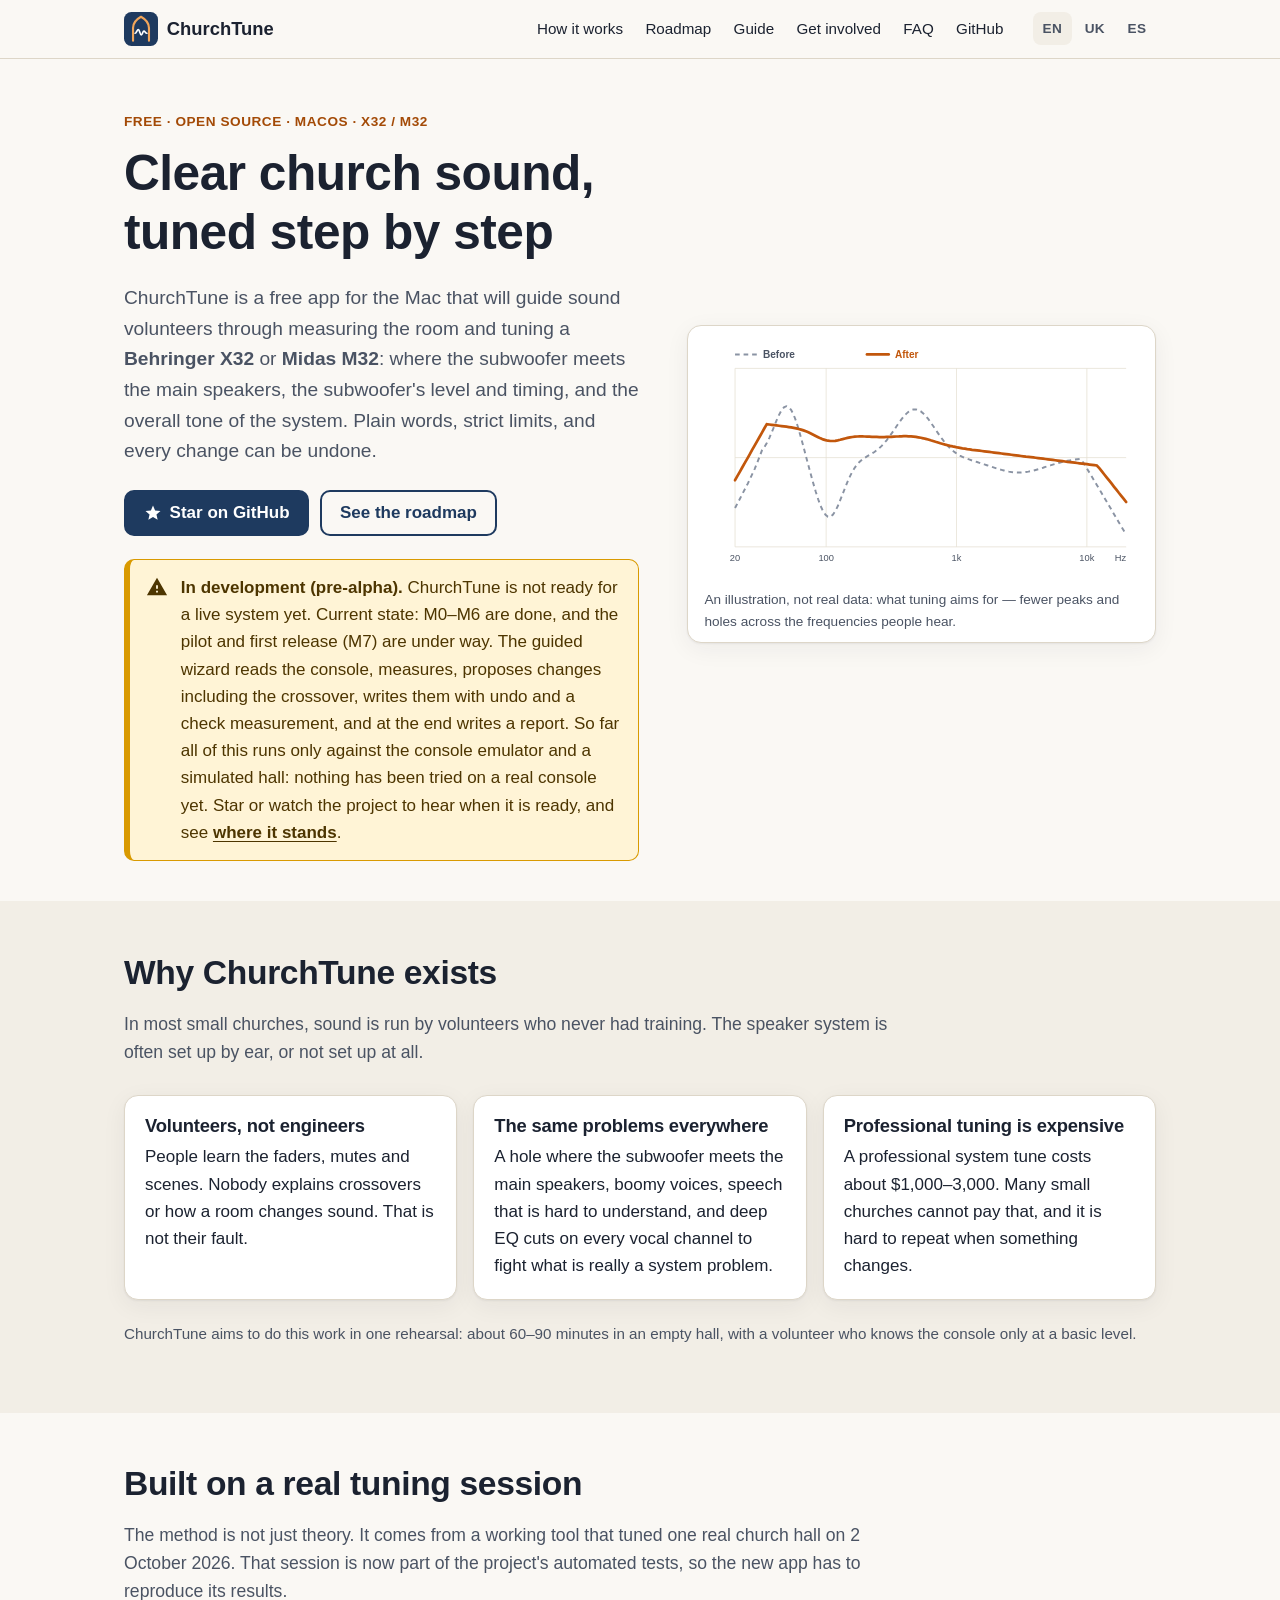
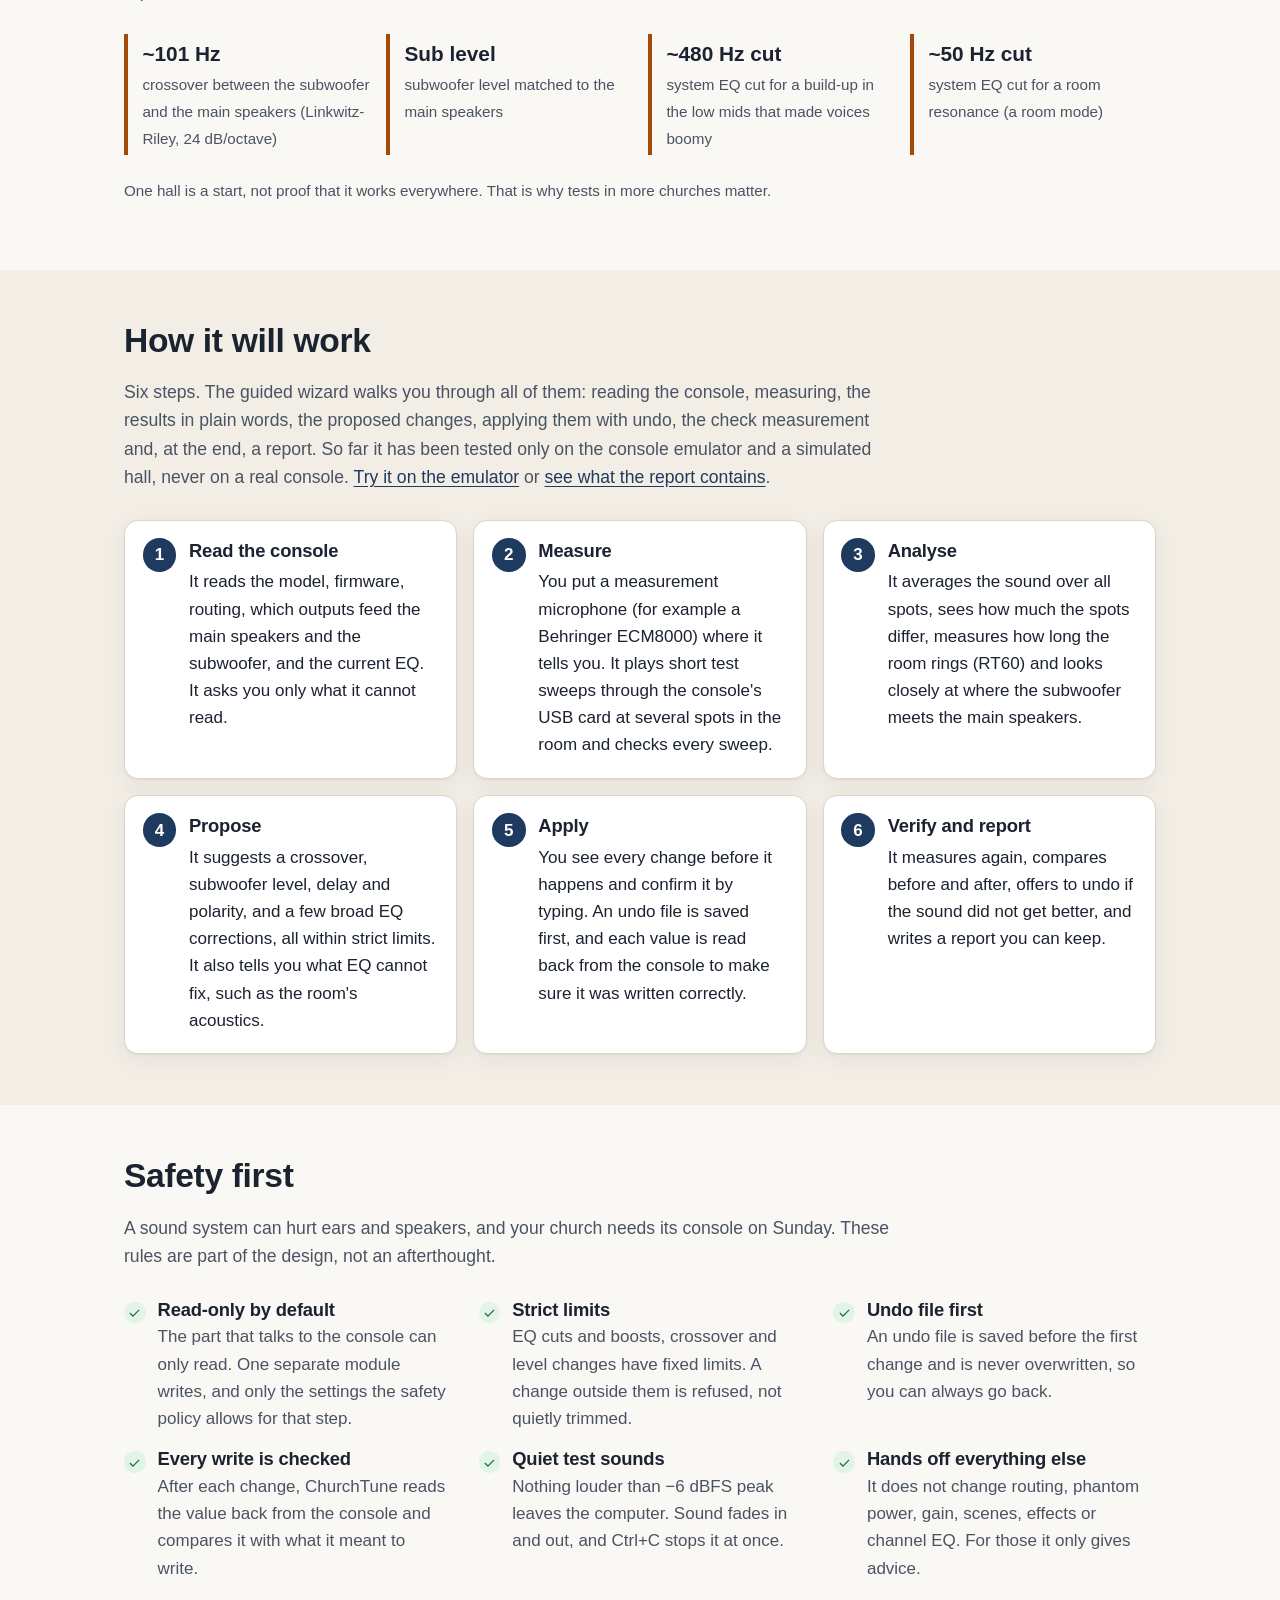
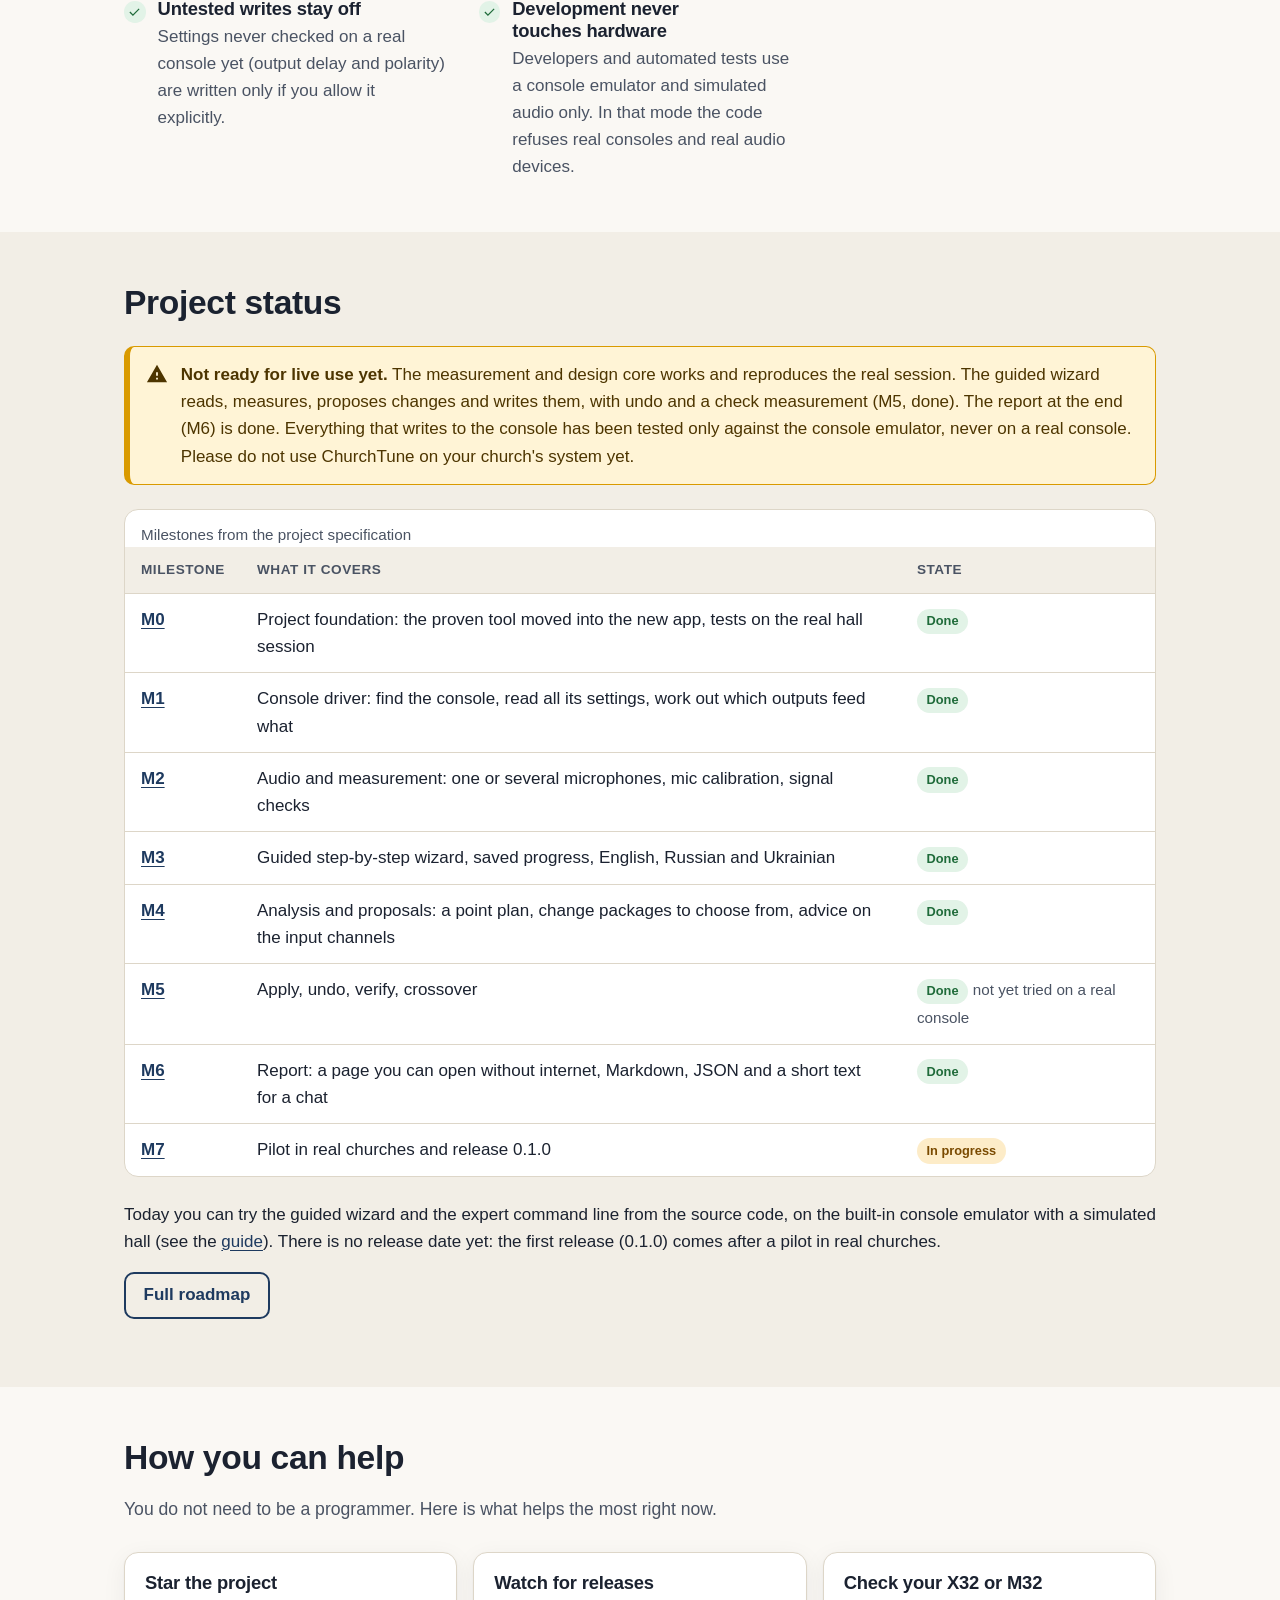
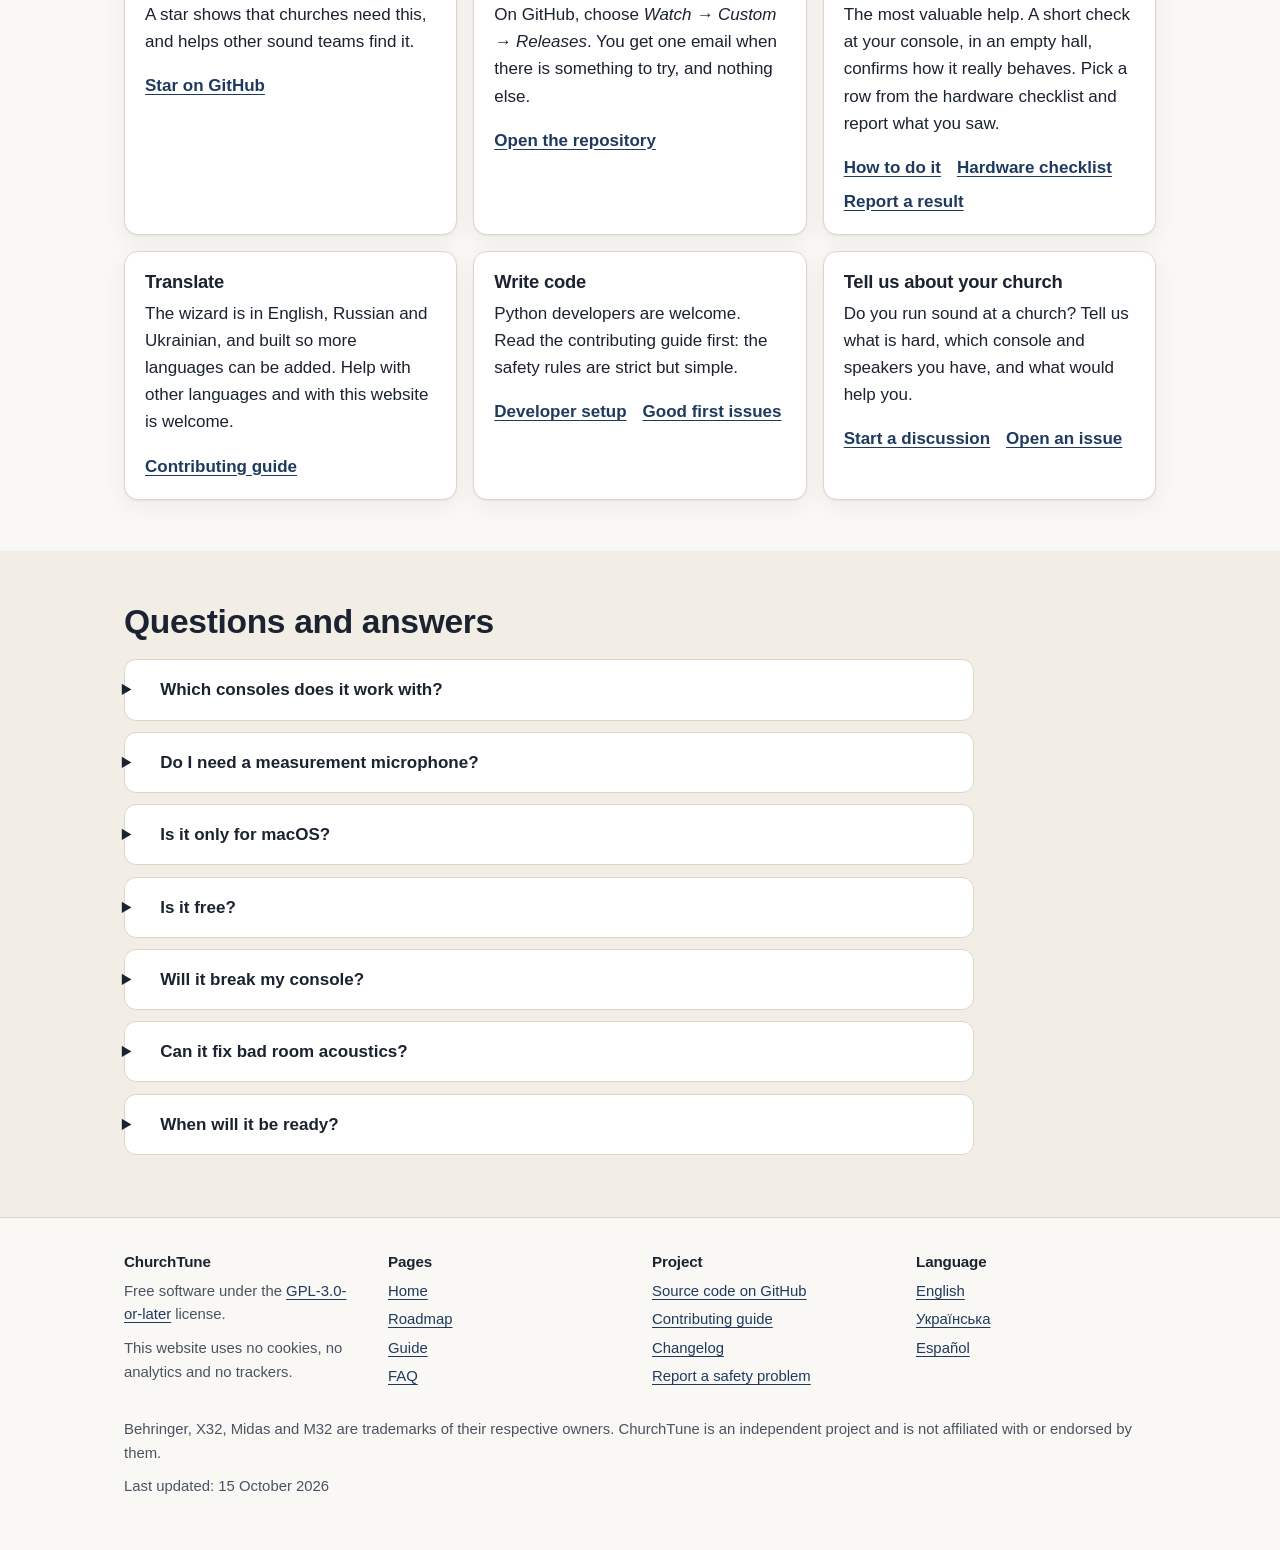
==== commit a8f9a24e: "docs(site): M6 report merged, M7 pilot under way" ====
--- a/site/en/index.html
+++ b/site/en/index.html
@@ -52,7 +52,7 @@
 <a class="btn btn-primary" href="https://github.com/mihailShumilov/ChurchAutoTune"><svg viewBox="0 0 24 24" aria-hidden="true"><path d="M12 17.3 18.2 21l-1.6-7 5.4-4.7-7.2-.6L12 2 9.2 8.7 2 9.3 7.4 14l-1.6 7z"/></svg>Star on GitHub</a>
 <a class="btn btn-ghost" href="../en/roadmap/">See the roadmap</a>
 </div>
-<div class="notice" role="note"><svg viewBox="0 0 24 24" aria-hidden="true"><path d="M1 21h22L12 2 1 21zm12-3h-2v-2h2v2zm0-4h-2v-4h2v4z"/></svg><p><strong>In development (pre-alpha).</strong> ChurchTune is not ready for a live system yet. Current state: M0–M5 are done, and the report (M6) is in review. The guided wizard reads the console, measures, proposes changes including the crossover, writes them with undo and a check measurement, and at the end writes a report. So far all of this runs only against the console emulator and a simulated hall: nothing has been tried on a real console yet. Star or watch the project to hear when it is ready, and see <a href="../en/roadmap/">where it stands</a>.</p></div>
+<div class="notice" role="note"><svg viewBox="0 0 24 24" aria-hidden="true"><path d="M1 21h22L12 2 1 21zm12-3h-2v-2h2v2zm0-4h-2v-4h2v4z"/></svg><p><strong>In development (pre-alpha).</strong> ChurchTune is not ready for a live system yet. Current state: M0–M6 are done, and the pilot and first release (M7) are under way. The guided wizard reads the console, measures, proposes changes including the crossover, writes them with undo and a check measurement, and at the end writes a report. So far all of this runs only against the console emulator and a simulated hall: nothing has been tried on a real console yet. Star or watch the project to hear when it is ready, and see <a href="../en/roadmap/">where it stands</a>.</p></div>
 </div>
 <figure class="figure">
 <svg class="chart" viewBox="0 0 560 300" role="img" aria-labelledby="chart-title chart-desc"><title id="chart-title">Illustration of a frequency response before and after tuning</title><desc id="chart-desc">A drawn example, not a measurement: the dashed curve has a peak in the low bass, a dip where the subwoofer meets the main speakers and a bump in the low mids; the solid curve is smooth and gently sloping.</desc><line class="grid" x1="40.0" y1="34" x2="40.0" y2="264"/><text class="axis-label" x="40.0" y="282" text-anchor="middle">20</text><line class="grid" x1="157.4" y1="34" x2="157.4" y2="264"/><text class="axis-label" x="157.4" y="282" text-anchor="middle">100</text><line class="grid" x1="325.4" y1="34" x2="325.4" y2="264"/><text class="axis-label" x="325.4" y="282" text-anchor="middle">1k</text><line class="grid" x1="493.4" y1="34" x2="493.4" y2="264"/><text class="axis-label" x="493.4" y="282" text-anchor="middle">10k</text><line class="grid" x1="40" y1="264.0" x2="544" y2="264.0"/><line class="grid" x1="40" y1="149.0" x2="544" y2="149.0"/><line class="grid" x1="40" y1="34.0" x2="544" y2="34.0"/><text class="axis-label" x="544" y="282" text-anchor="end">Hz</text><line class="before" x1="40" y1="16" x2="68" y2="16"/><text class="legend legend-before" x="76" y="20">Before</text><line class="after" x1="210" y1="16" x2="238" y2="16"/><text class="legend legend-after" x="246" y="20">After</text><path class="before" d="M40.0,214.0 L43.1,208.0 L46.3,202.0 L49.4,195.9 L52.6,189.8 L55.8,183.7 L58.9,177.3 L62.0,170.7 L65.2,163.7 L68.3,156.2 L71.5,148.0 L74.7,139.6 L77.8,135.4 L80.9,130.2 L84.1,123.8 L87.2,116.6 L90.4,108.8 L93.5,101.1 L96.7,93.9 L99.8,88.1 L103.0,84.2 L106.2,82.7 L109.3,83.8 L112.4,87.7 L115.6,94.0 L118.8,102.4 L121.9,112.3 L125.0,123.3 L128.2,134.9 L131.3,146.9 L134.5,158.8 L137.7,170.6 L140.8,182.0 L143.9,192.7 L147.1,202.6 L150.2,211.1 L153.4,218.0 L156.6,222.7 L159.7,225.1 L162.8,225.1 L166.0,222.6 L169.1,218.0 L172.3,211.7 L175.4,204.2 L178.6,196.1 L181.8,187.9 L184.9,180.2 L188.1,173.1 L191.2,167.0 L194.4,161.8 L197.5,157.6 L200.6,154.3 L203.8,151.6 L206.9,149.4 L210.1,147.4 L213.2,145.6 L216.4,143.7 L219.6,141.7 L222.7,139.4 L225.9,136.8 L229.0,133.8 L232.1,130.4 L235.3,126.7 L238.4,122.5 L241.6,118.1 L244.8,113.6 L247.9,108.9 L251.1,104.3 L254.2,100.0 L257.4,96.0 L260.5,92.6 L263.6,89.9 L266.8,87.9 L269.9,86.9 L273.1,86.8 L276.2,87.6 L279.4,89.4 L282.6,92.0 L285.7,95.3 L288.9,99.1 L292.0,103.5 L295.1,108.0 L298.3,112.7 L301.5,117.4 L304.6,121.9 L307.8,126.2 L310.9,130.2 L314.0,133.8 L317.2,137.0 L320.4,139.8 L323.5,142.3 L326.6,144.4 L329.8,146.3 L333.0,147.9 L336.1,149.3 L339.2,150.5 L342.4,151.6 L345.5,152.7 L348.7,153.7 L351.9,154.7 L355.0,155.7 L358.1,156.7 L361.3,157.8 L364.5,158.8 L367.6,159.8 L370.8,160.9 L373.9,161.9 L377.0,162.9 L380.2,163.9 L383.4,164.8 L386.5,165.6 L389.6,166.4 L392.8,167.0 L396.0,167.5 L399.1,167.9 L402.2,168.1 L405.4,168.2 L408.5,168.1 L411.7,167.9 L414.9,167.5 L418.0,167.0 L421.1,166.4 L424.3,165.7 L427.4,164.9 L430.6,164.0 L433.8,163.1 L436.9,162.1 L440.0,161.0 L443.2,160.0 L446.4,159.0 L449.5,158.0 L452.6,157.1 L455.8,156.2 L459.0,155.3 L462.1,154.5 L465.2,153.8 L468.4,153.1 L471.6,152.5 L474.7,152.0 L477.9,151.5 L481.0,151.1 L484.1,150.7 L487.3,153.1 L490.5,158.2 L493.6,163.3 L496.8,168.5 L499.9,173.7 L503.0,179.0 L506.2,184.3 L509.4,189.6 L512.5,194.9 L515.6,200.2 L518.8,205.5 L522.0,210.9 L525.1,216.2 L528.2,221.6 L531.4,226.9 L534.5,232.3 L537.7,237.6 L540.9,243.0 L544.0,248.4"/><path class="after" d="M40.0,178.1 L43.1,172.6 L46.3,167.0 L49.4,161.4 L52.6,155.8 L55.8,150.3 L58.9,144.7 L62.0,139.1 L65.2,133.5 L68.3,128.0 L71.5,122.4 L74.7,116.8 L77.8,111.2 L80.9,105.9 L84.1,106.3 L87.2,106.7 L90.4,107.1 L93.5,107.5 L96.7,107.9 L99.8,108.3 L103.0,108.7 L106.2,109.1 L109.3,109.6 L112.4,110.1 L115.6,110.7 L118.8,111.3 L121.9,112.1 L125.0,112.9 L128.2,113.9 L131.3,115.1 L134.5,116.4 L137.7,117.9 L140.8,119.5 L143.9,121.1 L147.1,122.7 L150.2,124.2 L153.4,125.5 L156.6,126.5 L159.7,127.2 L162.8,127.6 L166.0,127.6 L169.1,127.3 L172.3,126.7 L175.4,126.0 L178.6,125.2 L181.8,124.3 L184.9,123.6 L188.1,122.9 L191.2,122.4 L194.4,122.0 L197.5,121.8 L200.6,121.7 L203.8,121.7 L206.9,121.8 L210.1,121.9 L213.2,122.0 L216.4,122.2 L219.6,122.3 L222.7,122.4 L225.9,122.5 L229.0,122.5 L232.1,122.5 L235.3,122.4 L238.4,122.3 L241.6,122.2 L244.8,122.0 L247.9,121.8 L251.1,121.7 L254.2,121.5 L257.4,121.4 L260.5,121.4 L263.6,121.5 L266.8,121.6 L269.9,121.9 L273.1,122.3 L276.2,122.8 L279.4,123.4 L282.6,124.1 L285.7,124.9 L288.9,125.7 L292.0,126.7 L295.1,127.6 L298.3,128.6 L301.5,129.5 L304.6,130.5 L307.8,131.4 L310.9,132.3 L314.0,133.1 L317.2,133.9 L320.4,134.6 L323.5,135.2 L326.6,135.9 L329.8,136.4 L333.0,137.0 L336.1,137.5 L339.2,138.0 L342.4,138.4 L345.5,138.9 L348.7,139.3 L351.9,139.7 L355.0,140.1 L358.1,140.5 L361.3,140.9 L364.5,141.3 L367.6,141.7 L370.8,142.1 L373.9,142.5 L377.0,142.9 L380.2,143.3 L383.4,143.7 L386.5,144.1 L389.6,144.5 L392.8,144.9 L396.0,145.3 L399.1,145.7 L402.2,146.1 L405.4,146.5 L408.5,146.9 L411.7,147.3 L414.9,147.7 L418.0,148.0 L421.1,148.4 L424.3,148.8 L427.4,149.2 L430.6,149.6 L433.8,150.0 L436.9,150.4 L440.0,150.8 L443.2,151.2 L446.4,151.6 L449.5,152.0 L452.6,152.4 L455.8,152.8 L459.0,153.2 L462.1,153.6 L465.2,154.0 L468.4,154.4 L471.6,154.7 L474.7,155.1 L477.9,155.5 L481.0,155.9 L484.1,156.3 L487.3,156.7 L490.5,157.1 L493.6,157.5 L496.8,157.9 L499.9,158.3 L503.0,158.7 L506.2,159.1 L509.4,162.5 L512.5,166.4 L515.6,170.4 L518.8,174.4 L522.0,178.4 L525.1,182.3 L528.2,186.3 L531.4,190.3 L534.5,194.3 L537.7,198.2 L540.9,202.2 L544.0,206.2"/></svg>
@@ -79,7 +79,7 @@
 <section class="section section-alt" id="how" aria-labelledby="how-title">
 <div class="wrap">
 <h2 id="how-title">How it will work</h2>
-<p class="section-intro">Six steps. The guided wizard walks you through all of them: reading the console, measuring, the results in plain words, the proposed changes, applying them with undo, the check measurement and, at the end, a report (M6, still in review). So far it has been tested only on the console emulator and a simulated hall, never on a real console. <a href="../en/guide/#try-wizard">Try it on the emulator</a> or <a href="../en/guide/#try-wizard-report">see what the report contains</a>.</p>
+<p class="section-intro">Six steps. The guided wizard walks you through all of them: reading the console, measuring, the results in plain words, the proposed changes, applying them with undo, the check measurement and, at the end, a report. So far it has been tested only on the console emulator and a simulated hall, never on a real console. <a href="../en/guide/#try-wizard">Try it on the emulator</a> or <a href="../en/guide/#try-wizard-report">see what the report contains</a>.</p>
 <ol class="steps"><li><h3>Read the console</h3><p>It reads the model, firmware, routing, which outputs feed the main speakers and the subwoofer, and the current EQ. It asks you only what it cannot read.</p></li><li><h3>Measure</h3><p>You put a measurement microphone (for example a Behringer ECM8000) where it tells you. It plays short test sweeps through the console's USB card at several spots in the room and checks every sweep.</p></li><li><h3>Analyse</h3><p>It averages the sound over all spots, sees how much the spots differ, measures how long the room rings (RT60) and looks closely at where the subwoofer meets the main speakers.</p></li><li><h3>Propose</h3><p>It suggests a crossover, subwoofer level, delay and polarity, and a few broad EQ corrections, all within strict limits. It also tells you what EQ cannot fix, such as the room's acoustics.</p></li><li><h3>Apply</h3><p>You see every change before it happens and confirm it by typing. An undo file is saved first, and each value is read back from the console to make sure it was written correctly.</p></li><li><h3>Verify and report</h3><p>It measures again, compares before and after, offers to undo if the sound did not get better, and writes a report you can keep.</p></li></ol>
 </div>
 </section>
@@ -93,11 +93,11 @@
 <section class="section section-alt" id="status" aria-labelledby="status-title">
 <div class="wrap">
 <h2 id="status-title">Project status</h2>
-<div class="notice" role="note"><svg viewBox="0 0 24 24" aria-hidden="true"><path d="M1 21h22L12 2 1 21zm12-3h-2v-2h2v2zm0-4h-2v-4h2v4z"/></svg><p><strong>Not ready for live use yet.</strong> The measurement and design core works and reproduces the real session. The guided wizard reads, measures, proposes changes and writes them, with undo and a check measurement (M5, done). The report at the end (M6) is done and in review. Everything that writes to the console has been tested only against the console emulator, never on a real console. Please do not use ChurchTune on your church's system yet.</p></div>
+<div class="notice" role="note"><svg viewBox="0 0 24 24" aria-hidden="true"><path d="M1 21h22L12 2 1 21zm12-3h-2v-2h2v2zm0-4h-2v-4h2v4z"/></svg><p><strong>Not ready for live use yet.</strong> The measurement and design core works and reproduces the real session. The guided wizard reads, measures, proposes changes and writes them, with undo and a check measurement (M5, done). The report at the end (M6) is done. Everything that writes to the console has been tested only against the console emulator, never on a real console. Please do not use ChurchTune on your church's system yet.</p></div>
 <div class="table-wrap"><table>
 <caption class="note" style="text-align:left;padding:0.8rem 1rem 0">Milestones from the project specification</caption>
 <thead><tr><th scope="col">Milestone</th><th scope="col">What it covers</th><th scope="col">State</th></tr></thead>
-<tbody><tr><th scope="row"><a href="../en/roadmap/#m0">M0</a></th><td>Project foundation: the proven tool moved into the new app, tests on the real hall session</td><td><span class="badge badge-done">Done</span></td></tr><tr><th scope="row"><a href="../en/roadmap/#m1">M1</a></th><td>Console driver: find the console, read all its settings, work out which outputs feed what</td><td><span class="badge badge-done">Done</span></td></tr><tr><th scope="row"><a href="../en/roadmap/#m2">M2</a></th><td>Audio and measurement: one or several microphones, mic calibration, signal checks</td><td><span class="badge badge-done">Done</span></td></tr><tr><th scope="row"><a href="../en/roadmap/#m3">M3</a></th><td>Guided step-by-step wizard, saved progress, English, Russian and Ukrainian</td><td><span class="badge badge-done">Done</span></td></tr><tr><th scope="row"><a href="../en/roadmap/#m4">M4</a></th><td>Analysis and proposals: a point plan, change packages to choose from, advice on the input channels</td><td><span class="badge badge-done">Done</span></td></tr><tr><th scope="row"><a href="../en/roadmap/#m5">M5</a></th><td>Apply, undo, verify, crossover</td><td><span class="badge badge-done">Done</span> <span class="note">not yet tried on a real console</span></td></tr><tr><th scope="row"><a href="../en/roadmap/#m6">M6</a></th><td>Report: a page you can open without internet, Markdown, JSON and a short text for a chat</td><td><span class="badge badge-done">Done, in review</span></td></tr><tr><th scope="row"><a href="../en/roadmap/#m7">M7</a></th><td>Pilot in real churches and release 0.1.0</td><td><span class="badge badge-planned">Planned</span></td></tr></tbody></table></div>
+<tbody><tr><th scope="row"><a href="../en/roadmap/#m0">M0</a></th><td>Project foundation: the proven tool moved into the new app, tests on the real hall session</td><td><span class="badge badge-done">Done</span></td></tr><tr><th scope="row"><a href="../en/roadmap/#m1">M1</a></th><td>Console driver: find the console, read all its settings, work out which outputs feed what</td><td><span class="badge badge-done">Done</span></td></tr><tr><th scope="row"><a href="../en/roadmap/#m2">M2</a></th><td>Audio and measurement: one or several microphones, mic calibration, signal checks</td><td><span class="badge badge-done">Done</span></td></tr><tr><th scope="row"><a href="../en/roadmap/#m3">M3</a></th><td>Guided step-by-step wizard, saved progress, English, Russian and Ukrainian</td><td><span class="badge badge-done">Done</span></td></tr><tr><th scope="row"><a href="../en/roadmap/#m4">M4</a></th><td>Analysis and proposals: a point plan, change packages to choose from, advice on the input channels</td><td><span class="badge badge-done">Done</span></td></tr><tr><th scope="row"><a href="../en/roadmap/#m5">M5</a></th><td>Apply, undo, verify, crossover</td><td><span class="badge badge-done">Done</span> <span class="note">not yet tried on a real console</span></td></tr><tr><th scope="row"><a href="../en/roadmap/#m6">M6</a></th><td>Report: a page you can open without internet, Markdown, JSON and a short text for a chat</td><td><span class="badge badge-done">Done</span></td></tr><tr><th scope="row"><a href="../en/roadmap/#m7">M7</a></th><td>Pilot in real churches and release 0.1.0</td><td><span class="badge badge-progress">In progress</span></td></tr></tbody></table></div>
 <p>Today you can try the guided wizard and the expert command line from the source code, on the built-in console emulator with a simulated hall (see the <a href="../en/guide/#try-wizard">guide</a>). There is no release date yet: the first release (0.1.0) comes after a pilot in real churches.</p>
 <p><a class="btn btn-ghost" href="../en/roadmap/">Full roadmap</a></p>
 </div>
@@ -112,7 +112,7 @@
 <section class="section section-alt" id="faq" aria-labelledby="faq-title">
 <div class="wrap">
 <h2 id="faq-title">Questions and answers</h2>
-<div class="faq"><details><summary>Which consoles does it work with?</summary><div><p>It is being built for the Behringer X32 and Midas M32 family with firmware 4.x and a USB audio card (such as the X-USB card in an X32). So far the method has been used on one X32 Producer. Other models need hardware checks, which is why your reports matter. Other consoles, such as X Air, WING, Allen &amp; Heath or Yamaha, are not part of the first version.</p></div></details><details><summary>Do I need a measurement microphone?</summary><div><p>Yes, for example a Behringer ECM8000, plugged into a console input. One microphone is enough: you move it from spot to spot. ChurchTune can also use several at once, calibrated against each other (so far tested only with simulated microphones). A vocal microphone will not do, because it is not made to hear all frequencies evenly.</p></div></details><details><summary>Is it only for macOS?</summary><div><p>Yes, the app is made for a Mac connected to the console. The core is written so it could run elsewhere, and the automated tests also run on Linux, but Windows and Linux are not supported in the first version.</p></div></details><details><summary>Is it free?</summary><div><p>Yes. It is free and open source under the <a href="https://github.com/mihailShumilov/ChurchAutoTune/blob/main/LICENSE">GPL-3.0-or-later</a> license. No accounts, no subscriptions, no telemetry.</p></div></details><details><summary>Will it break my console?</summary><div><p>It is designed not to. It changes only a few system settings within strict limits, saves an undo file first and checks every value after writing it. It never touches routing, gain, phantom power or scenes. But it is pre-alpha: do not use it on a live system yet, and save a scene on the console before any test.</p></div></details><details><summary>Can it fix bad room acoustics?</summary><div><p>No. EQ can soften some problems, but it cannot remove echo or a long, muddy reverb. ChurchTune measures how long the room rings and tells you plainly what EQ cannot fix.</p></div></details><details><summary>When will it be ready?</summary><div><p>There is no date yet. M0–M5 are done: the guided wizard, the proposals, applying the changes with undo, the check measurement and the separate subwoofer and main-speaker measurement. None of it has been tried on a real console yet. The report (M6) is done and in review. The first release (0.1.0) comes after a pilot in real churches (M7). Follow the <a href="../en/roadmap/">roadmap</a> and watch releases on GitHub.</p></div></details></div>
+<div class="faq"><details><summary>Which consoles does it work with?</summary><div><p>It is being built for the Behringer X32 and Midas M32 family with firmware 4.x and a USB audio card (such as the X-USB card in an X32). So far the method has been used on one X32 Producer. Other models need hardware checks, which is why your reports matter. Other consoles, such as X Air, WING, Allen &amp; Heath or Yamaha, are not part of the first version.</p></div></details><details><summary>Do I need a measurement microphone?</summary><div><p>Yes, for example a Behringer ECM8000, plugged into a console input. One microphone is enough: you move it from spot to spot. ChurchTune can also use several at once, calibrated against each other (so far tested only with simulated microphones). A vocal microphone will not do, because it is not made to hear all frequencies evenly.</p></div></details><details><summary>Is it only for macOS?</summary><div><p>Yes, the app is made for a Mac connected to the console. The core is written so it could run elsewhere, and the automated tests also run on Linux, but Windows and Linux are not supported in the first version.</p></div></details><details><summary>Is it free?</summary><div><p>Yes. It is free and open source under the <a href="https://github.com/mihailShumilov/ChurchAutoTune/blob/main/LICENSE">GPL-3.0-or-later</a> license. No accounts, no subscriptions, no telemetry.</p></div></details><details><summary>Will it break my console?</summary><div><p>It is designed not to. It changes only a few system settings within strict limits, saves an undo file first and checks every value after writing it. It never touches routing, gain, phantom power or scenes. But it is pre-alpha: do not use it on a live system yet, and save a scene on the console before any test.</p></div></details><details><summary>Can it fix bad room acoustics?</summary><div><p>No. EQ can soften some problems, but it cannot remove echo or a long, muddy reverb. ChurchTune measures how long the room rings and tells you plainly what EQ cannot fix.</p></div></details><details><summary>When will it be ready?</summary><div><p>There is no date yet. M0–M5 are done: the guided wizard, the proposals, applying the changes with undo, the check measurement and the separate subwoofer and main-speaker measurement. None of it has been tried on a real console yet. The report (M6) is done too. The first release (0.1.0) comes after a pilot in real churches (M7). Follow the <a href="../en/roadmap/">roadmap</a> and watch releases on GitHub.</p></div></details></div>
 </div>
 </section>
 </main>
